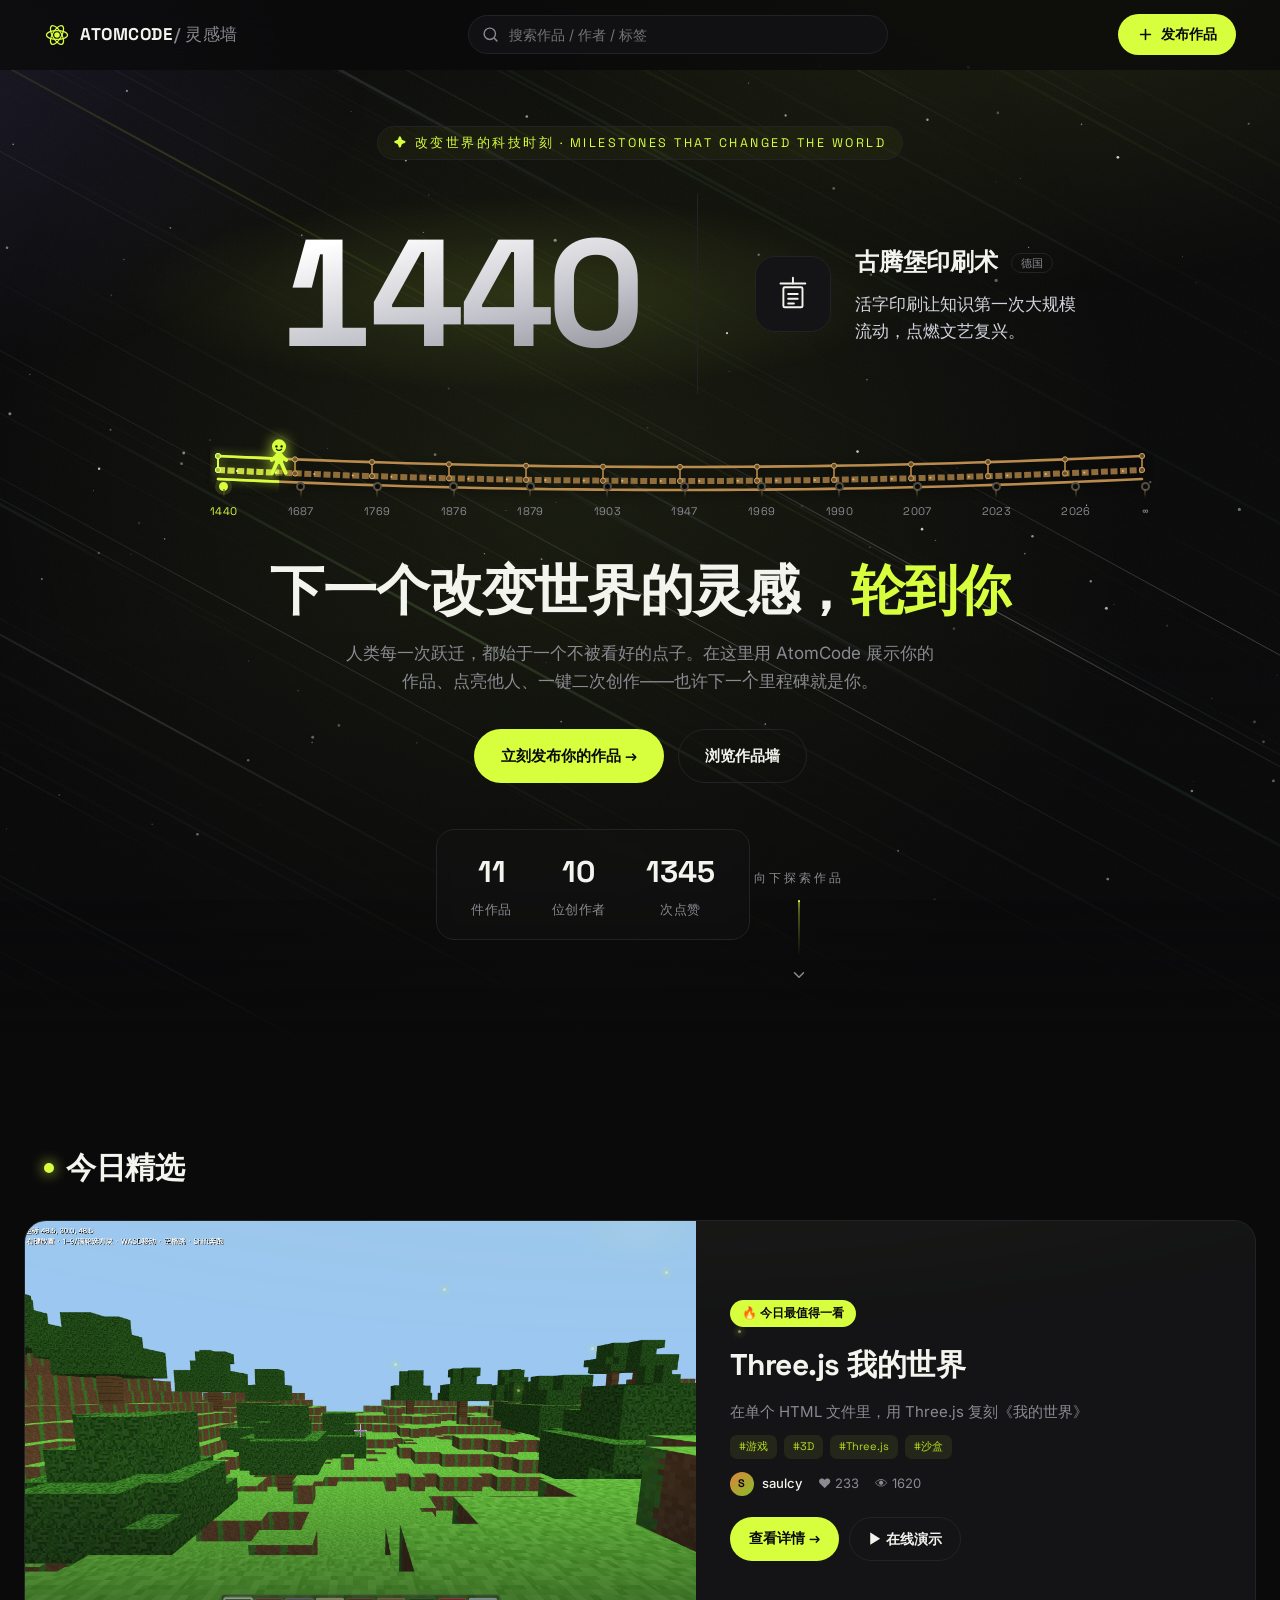
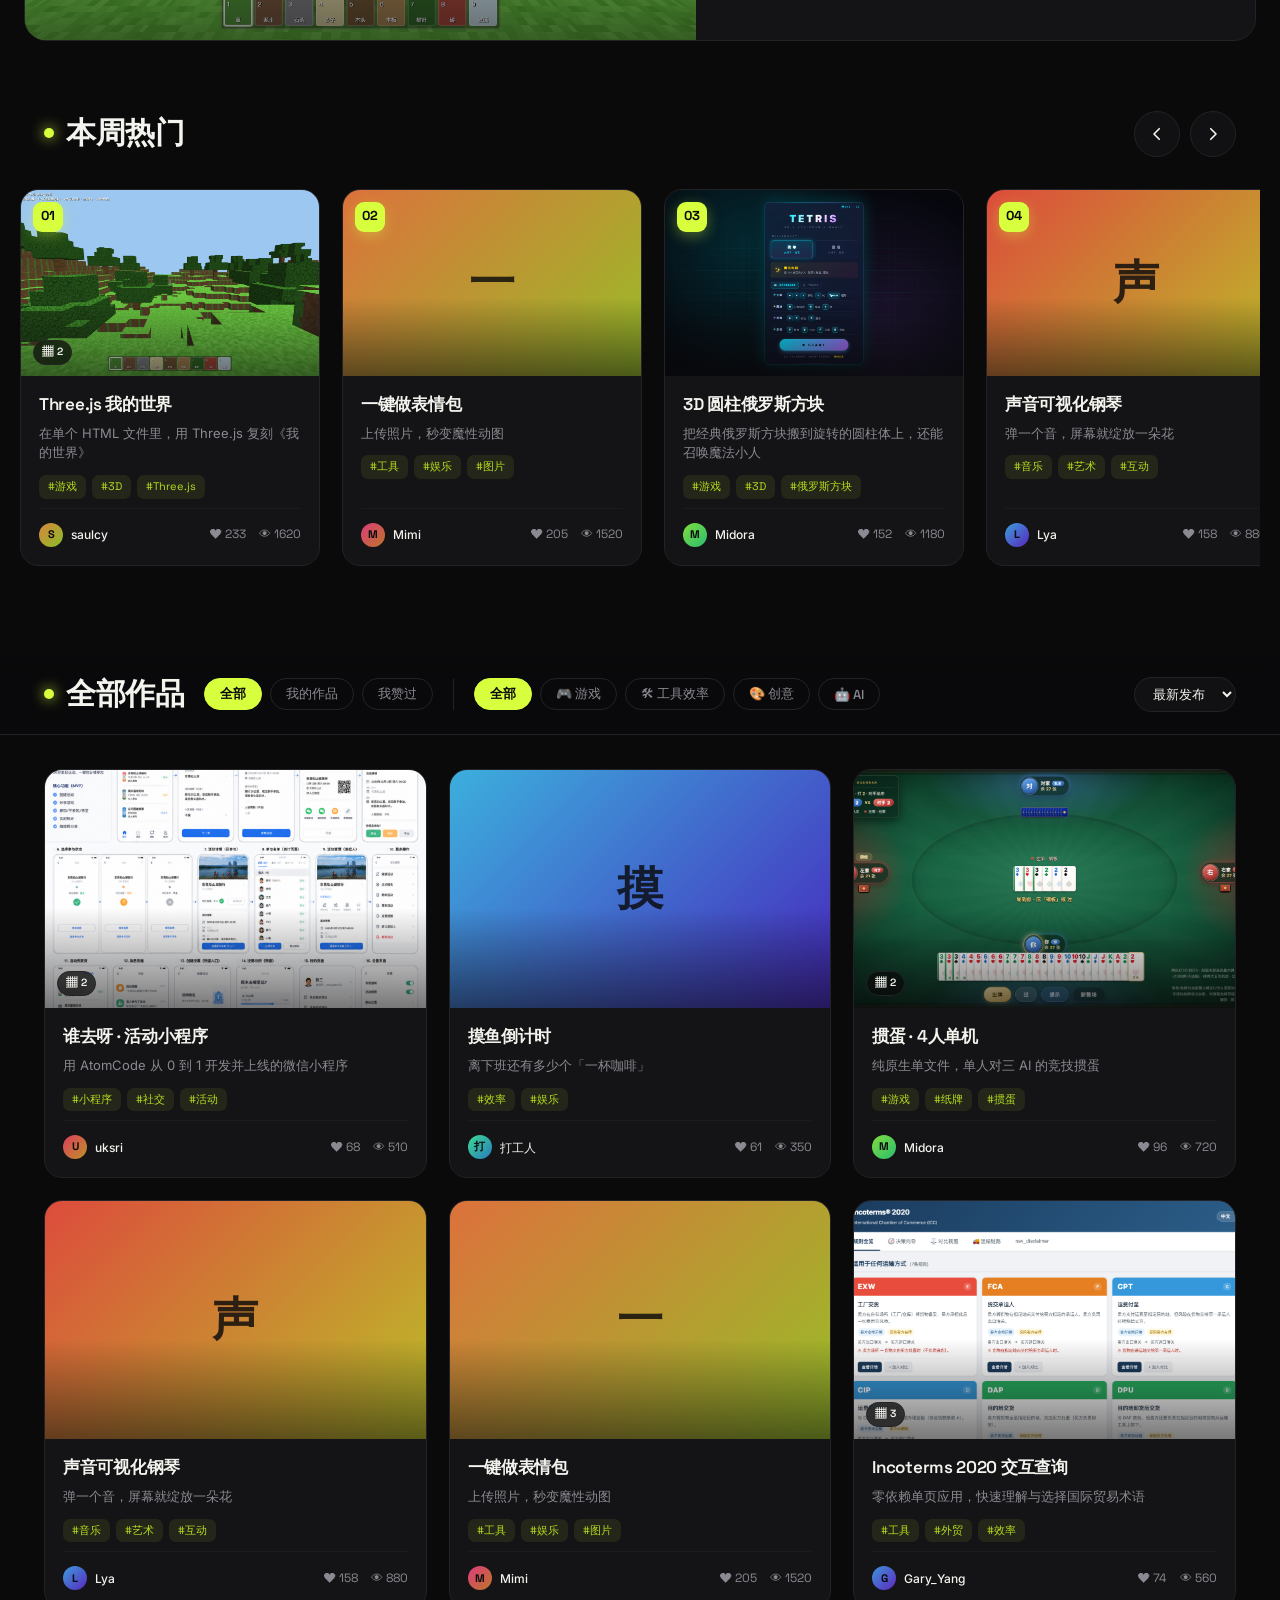
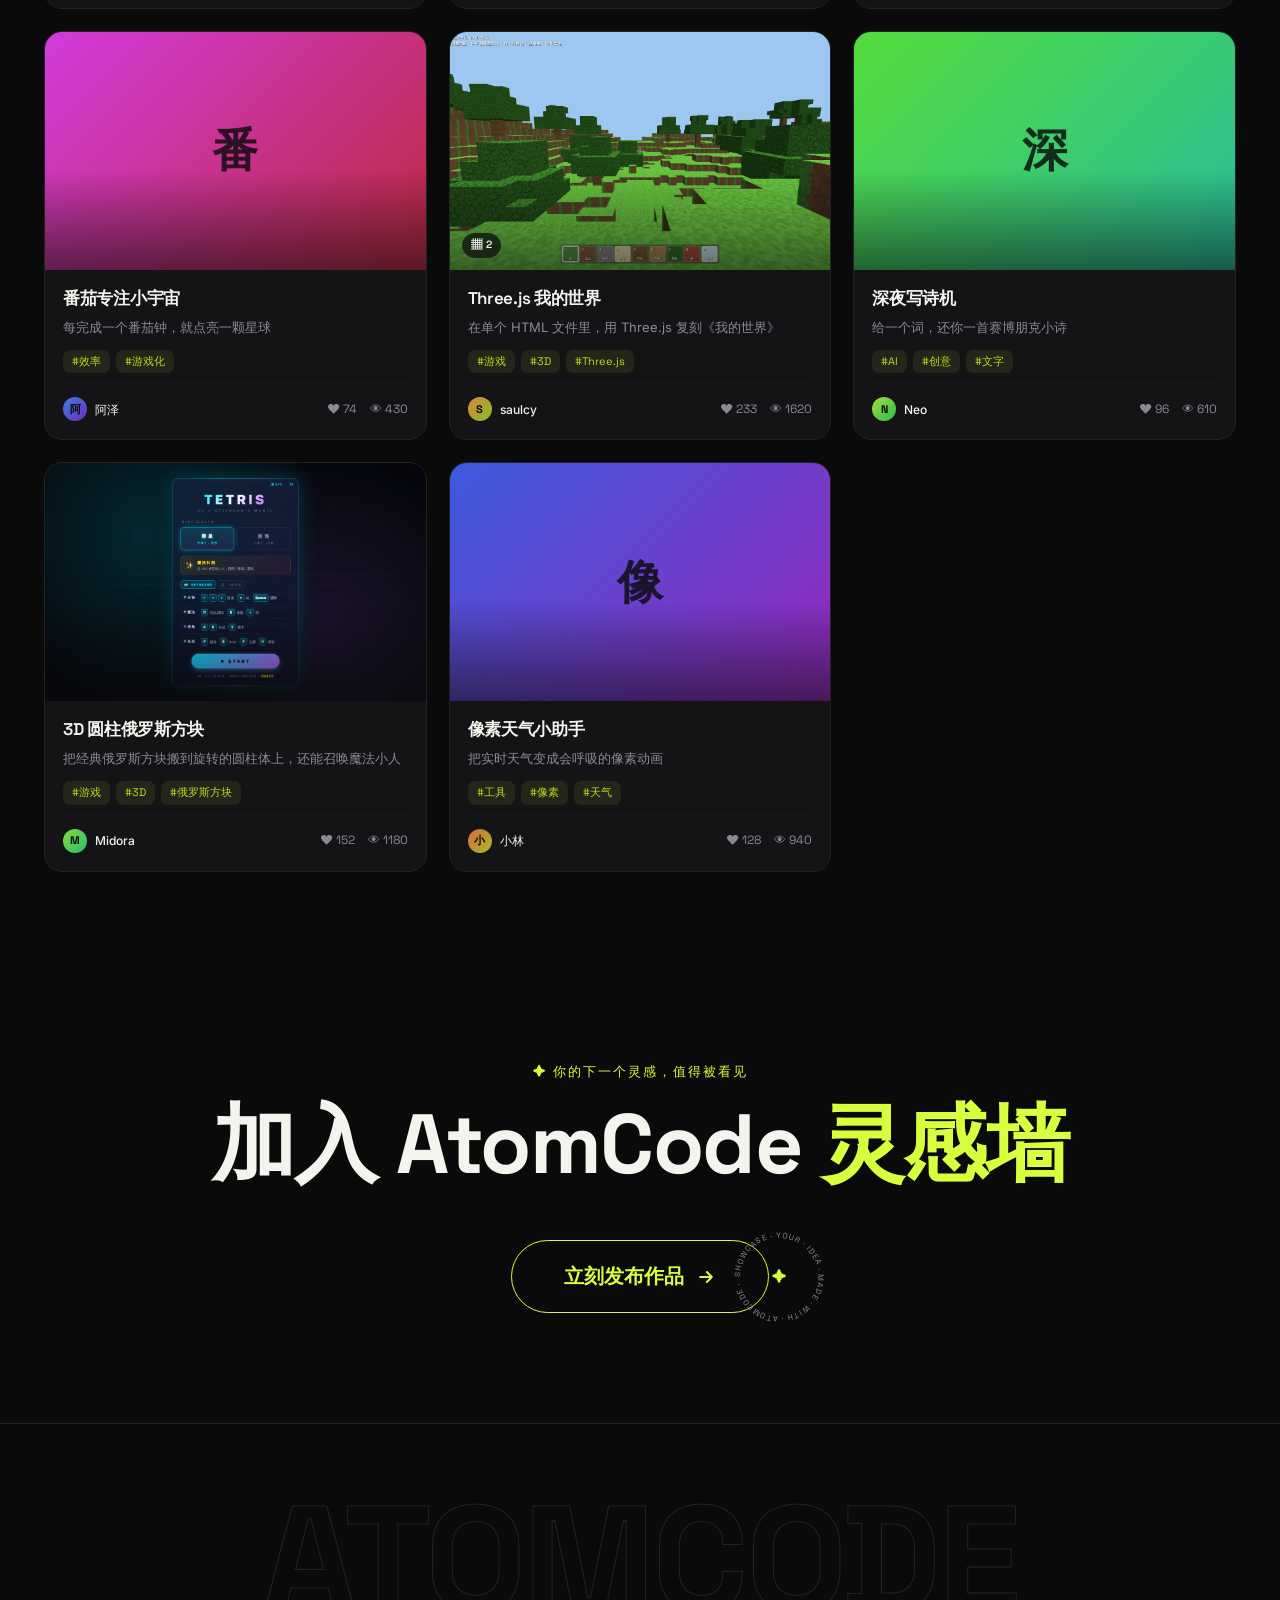
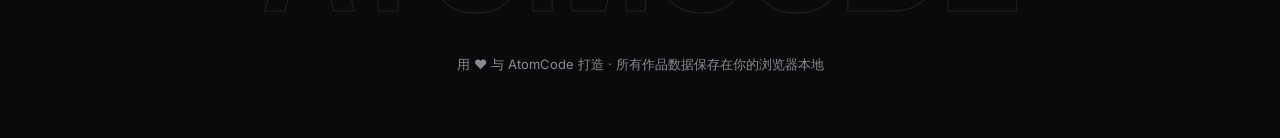
==== index.html @ a4b1460f "今日精选揭幕更炫：追光左右扫动后定住 + 光束尘埃微粒；新增案例：谁去呀·活动小程序（uksri/goOrNot） Co-Authored-By: Claude Opus 4.8 (1M contex" ====
<!DOCTYPE html>
<html lang="zh-CN">
<head>
  <meta charset="UTF-8" />
  <meta name="viewport" content="width=device-width, initial-scale=1.0" />
  <title>AtomCode 灵感展示墙</title>
  <meta name="description" content="展示、浏览、互动并二次创作用 AtomCode 打造的应用与有趣程序" />
  <meta name="theme-color" content="#0a0a0b" />
  <link rel="preconnect" href="https://fonts.googleapis.com" />
  <link rel="preconnect" href="https://fonts.gstatic.com" crossorigin />
  <link href="https://fonts.googleapis.com/css2?family=Space+Grotesk:wght@400;500;600;700&family=Inter:wght@400;500;600&display=swap" rel="stylesheet" />
  <link rel="stylesheet" href="styles.css?v=16" />
</head>
<body>
  <!-- 宇宙流星背景 -->
  <canvas id="cosmos" aria-hidden="true"></canvas>
  <div class="grain" aria-hidden="true"></div>

  <!-- 顶部导航 -->
  <header class="topbar" id="topbar">
    <div class="topbar__inner">
      <a class="brand" href="#top" aria-label="AtomCode 首页">
        <span class="brand__logo" aria-hidden="true">
          <svg viewBox="0 0 32 32" width="26" height="26"><circle cx="16" cy="16" r="3.4" fill="currentColor"/><g fill="none" stroke="currentColor" stroke-width="1.5"><ellipse cx="16" cy="16" rx="13" ry="5.5"/><ellipse cx="16" cy="16" rx="13" ry="5.5" transform="rotate(60 16 16)"/><ellipse cx="16" cy="16" rx="13" ry="5.5" transform="rotate(120 16 16)"/></g></svg>
        </span>
        <span class="brand__name">ATOMCODE<em>/ 灵感墙</em></span>
      </a>

      <div class="topbar__search">
        <svg class="topbar__search-icon" viewBox="0 0 24 24" width="17" height="17" aria-hidden="true"><path fill="none" stroke="currentColor" stroke-width="2" stroke-linecap="round" d="M11 19a8 8 0 1 0 0-16 8 8 0 0 0 0 16zm10 2-4.35-4.35"/></svg>
        <input id="searchInput" type="search" placeholder="搜索作品 / 作者 / 标签" autocomplete="off" />
      </div>

      <button class="btn btn--primary" id="openSubmit">
        <svg viewBox="0 0 24 24" width="17" height="17" aria-hidden="true"><path fill="none" stroke="currentColor" stroke-width="2.2" stroke-linecap="round" d="M12 5v14M5 12h14"/></svg>
        发布作品
      </button>
    </div>
  </header>

  <!-- 英雄区：改变世界的科技里程碑（流光氛围） -->
  <section class="hero" id="top">
    <canvas id="heroflow" class="hero__flow" aria-hidden="true"></canvas>
    <div class="hero__inner">
      <span class="hero__eyebrow reveal">✦ 改变世界的科技时刻 · MILESTONES THAT CHANGED THE WORLD</span>

      <div class="mstage reveal" style="--d:.1s" id="mstage">
        <div class="mstage__spot" aria-hidden="true"></div>
        <button class="mstage__nav mstage__nav--prev" id="mPrev" aria-label="上一个里程碑">
          <svg viewBox="0 0 24 24" width="18" height="18"><path fill="none" stroke="currentColor" stroke-width="2.2" stroke-linecap="round" stroke-linejoin="round" d="M15 19l-7-7 7-7"/></svg>
        </button>
        <div class="mstage__year">
          <b id="mYear">—</b>
        </div>
        <div class="mstage__body">
          <div class="mstage__icon" id="mIcon"></div>
          <div class="mstage__text">
            <h3 id="mTitle"></h3>
            <p id="mDesc"></p>
          </div>
        </div>
        <button class="mstage__nav mstage__nav--next" id="mNext" aria-label="下一个里程碑">
          <svg viewBox="0 0 24 24" width="18" height="18"><path fill="none" stroke="currentColor" stroke-width="2.2" stroke-linecap="round" stroke-linejoin="round" d="M9 5l7 7-7 7"/></svg>
        </button>
      </div>

      <div class="timeline reveal" style="--d:.2s" id="timeline">
        <svg class="bridge" id="tlBridge" xmlns="http://www.w3.org/2000/svg" aria-hidden="true"></svg>
        <span class="walker" id="tlWalker" aria-hidden="true">
          <svg class="walker__person" viewBox="0 0 26 34">
            <rect class="walker__body" x="9" y="13" width="8" height="10" rx="4"/>
            <line class="walker__limb walker__arm-b" x1="12" y1="15.5" x2="6.8" y2="19.5"/>
            <line class="walker__limb walker__leg-b" x1="11" y1="22" x2="7.3" y2="30.5"/>
            <line class="walker__limb walker__leg-f" x1="15" y1="22" x2="18.7" y2="30.5"/>
            <line class="walker__limb walker__arm-f" x1="14" y1="15.5" x2="19.2" y2="19.5"/>
            <circle class="walker__head" cx="13" cy="8" r="6"/>
            <circle class="walker__eye" cx="10.8" cy="8" r="1"/>
            <circle class="walker__eye" cx="15.2" cy="8" r="1"/>
            <path class="walker__smile" d="M10.8 10.4 q2.2 1.8 4.4 0"/>
          </svg>
        </span>
        <span class="spaceship" id="tlShip" aria-hidden="true">
          <span class="ship__trail" aria-hidden="true"></span>
          <svg class="ship__svg" viewBox="0 0 60 64">
            <defs>
              <linearGradient id="shipBody" x1="0" y1="0" x2="1" y2="0.7">
                <stop offset="0" stop-color="#f6ffcf"/><stop offset=".4" stop-color="#d8ff3e"/><stop offset="1" stop-color="#82a71a"/>
              </linearGradient>
              <linearGradient id="shipFin" x1="0" y1="0" x2="1" y2="0">
                <stop offset="0" stop-color="#b6e02e"/><stop offset="1" stop-color="#6f9016"/>
              </linearGradient>
            </defs>
            <g transform="rotate(24 30 32)">
              <path class="ship__flame" fill="#ff7a2f" d="M23 45h14l-7 18z"/>
              <path class="ship__flame2" fill="#ffdf8a" d="M26.5 45h7l-3.5 11z"/>
              <path fill="url(#shipFin)" d="M18 30l-9 13 9-4zM42 30l9 13-9-4z"/>
              <path fill="url(#shipBody)" d="M30 2c9 7 12 18 12 29l-4.5 12h-15L18 31C18 20 21 9 30 2z"/>
              <path fill="rgba(0,0,0,.22)" d="M30 4c3.4 5 5 13 5 24l-2.5 13H33z"/>
              <path fill="rgba(255,255,255,.6)" d="M26 8c-3.2 5-4.6 12-4.6 19l3-1.3c0-6.4 1.3-12 4.6-15.5z"/>
              <circle cx="30" cy="24" r="4.8" fill="#0a1a12" stroke="#f6ffcf" stroke-width="1.7"/>
              <circle cx="28.4" cy="22.6" r="1.4" fill="rgba(255,255,255,.7)"/>
            </g>
          </svg>
        </span>
        <div class="timeline__nodes" id="tlNodes"></div>
      </div>

      <h1 class="hero__title reveal" style="--d:.28s">下一个改变世界的灵感，<b class="hl">轮到你</b></h1>
      <p class="hero__sub reveal" style="--d:.36s">
        人类每一次跃迁，都始于一个不被看好的点子。在这里用 AtomCode 展示你的作品、点亮他人、一键二次创作——也许下一个里程碑就是你。
      </p>
      <div class="hero__cta reveal" style="--d:.44s">
        <button class="btn btn--primary btn--lg" id="heroSubmit">立刻发布你的作品 →</button>
        <a class="btn btn--ghost btn--lg" href="#wallSection">浏览作品墙</a>
      </div>
      <div class="hero__stats reveal" id="heroStats" style="--d:.52s"></div>
      <a class="hero__connect reveal" href="#featuredSection" style="--d:.6s" aria-label="向下浏览作品">
        <span class="hero__connect-text">向下探索作品</span>
        <span class="hero__connect-beam"><i></i></span>
        <span class="hero__connect-chevron">
          <svg viewBox="0 0 24 24" width="18" height="18"><path fill="none" stroke="currentColor" stroke-width="2" stroke-linecap="round" stroke-linejoin="round" d="M6 9l6 6 6-6"/></svg>
        </span>
      </a>
    </div>
    <div class="warp-vig" id="warpVig" aria-hidden="true"></div>
  </section>

  <!-- 今日精选（单个聚焦） -->
  <section class="featured" id="featuredSection" hidden>
    <div class="section-head">
      <h2><span class="dot"></span>今日精选</h2>
    </div>
    <div class="spotlight" id="featuredSpot"></div>
  </section>

  <!-- 本周热门 -->
  <section class="hotweek" id="hotSection" hidden>
    <div class="featured__head reveal">
      <div class="section-head section-head--inline">
        <h2><span class="dot"></span>本周热门</h2>
      </div>
      <div class="featured__nav">
        <button class="round-btn" id="hotPrev" aria-label="向左滑动">
          <svg viewBox="0 0 24 24" width="18" height="18"><path fill="none" stroke="currentColor" stroke-width="2.2" stroke-linecap="round" stroke-linejoin="round" d="M15 19l-7-7 7-7"/></svg>
        </button>
        <button class="round-btn" id="hotNext" aria-label="向右滑动">
          <svg viewBox="0 0 24 24" width="18" height="18"><path fill="none" stroke="currentColor" stroke-width="2.2" stroke-linecap="round" stroke-linejoin="round" d="M9 5l7 7-7 7"/></svg>
        </button>
      </div>
    </div>
    <div class="featured__row" id="hotRow"></div>
  </section>

  <!-- 筛选工具条 -->
  <div class="toolbar" id="wallSection">
    <div class="toolbar__inner">
      <div class="section-head section-head--inline">
        <h2><span class="dot"></span>全部作品</h2>
      </div>
      <div class="toolbar__controls">
        <div class="chips chips--scope" id="scopeFilters">
          <button class="chip is-active" data-scope="all">全部</button>
          <button class="chip" data-scope="mine">我的作品</button>
          <button class="chip" data-scope="liked">我赞过</button>
        </div>
        <span class="toolbar__sep" aria-hidden="true"></span>
        <div class="chips" id="tagFilters"></div>
        <label class="sort">
          <select id="sortSelect">
            <option value="new">最新发布</option>
            <option value="hot">最受欢迎</option>
            <option value="views">最多浏览</option>
            <option value="remix">最多衍生</option>
          </select>
        </label>
      </div>
    </div>
  </div>

  <!-- 作品墙 -->
  <main class="wall" id="wall" aria-live="polite"></main>
  <div class="empty" id="emptyState" hidden>
    <p>没有找到匹配的作品。</p>
    <button class="btn btn--ghost" id="clearFilters">清除筛选</button>
  </div>

  <!-- 底部召唤区（借鉴 AdventureX「立刻申请」动效） -->
  <section class="cta" id="ctaSection">
    <div class="cta__inner reveal">
      <p class="cta__eyebrow">✦ 你的下一个灵感，值得被看见</p>
      <h2 class="cta__title">加入 AtomCode <span>灵感墙</span></h2>
      <div class="cta__magnet" id="ctaMagnet">
        <button class="cta__btn" id="ctaSubmit">
          <span class="cta__fill" aria-hidden="true"></span>
          <span class="cta__label">
            <span class="cta__text">立刻发布作品</span>
            <span class="cta__arrow" aria-hidden="true">
              <svg viewBox="0 0 24 24" width="20" height="20"><path fill="none" stroke="currentColor" stroke-width="2.4" stroke-linecap="round" stroke-linejoin="round" d="M5 12h14M13 6l6 6-6 6"/></svg>
            </span>
          </span>
        </button>
        <span class="cta__badge" aria-hidden="true">
          <svg viewBox="0 0 120 120" width="112" height="112">
            <defs><path id="circlePath" d="M60,60 m-42,0 a42,42 0 1,1 84,0 a42,42 0 1,1 -84,0" /></defs>
            <text class="cta__badge-text"><textPath href="#circlePath" startOffset="0%">SHOWCASE · YOUR · IDEA · MADE · WITH · ATOMCODE · </textPath></text>
          </svg>
          <span class="cta__badge-dot">✦</span>
        </span>
      </div>
    </div>
  </section>

  <footer class="footer">
    <div class="footer__big">ATOMCODE</div>
    <p>用 ❤️ 与 AtomCode 打造 · 所有作品数据保存在你的浏览器本地</p>
  </footer>

  <!-- 发布 / 二次创作 弹窗 -->
  <div class="modal" id="submitModal" hidden>
    <div class="modal__backdrop" data-close></div>
    <div class="modal__panel" role="dialog" aria-modal="true" aria-labelledby="modalTitle">
      <div class="modal__head">
        <h2 id="modalTitle">发布你的作品</h2>
        <button class="modal__close" data-close aria-label="关闭">✕</button>
      </div>
      <div class="remix-banner" id="remixBanner" hidden>
        🔀 你正在二次创作 <strong id="remixSource"></strong>，来源将被自动记录。
      </div>
      <form id="submitForm" class="form">
        <label class="field">
          <span>作品名称 <i>*</i></span>
          <input name="title" type="text" maxlength="60" required placeholder="例如：像素天气小助手" />
        </label>
        <label class="field">
          <span>一句话简介 <i>*</i></span>
          <input name="tagline" type="text" maxlength="100" required placeholder="它是做什么的？有什么好玩的？" />
        </label>
        <label class="field">
          <span>详细介绍</span>
          <textarea name="description" rows="4" maxlength="800" placeholder="灵感来源、实现思路、使用方法…"></textarea>
        </label>
        <div class="field-row">
          <label class="field">
            <span>作者昵称 <i>*</i></span>
            <input name="author" type="text" maxlength="30" required placeholder="你的名字" />
          </label>
          <label class="field">
            <span>体验链接</span>
            <input name="link" type="url" placeholder="https://…" />
          </label>
        </div>
        <label class="field">
          <span>封面图</span>
          <div class="upload" id="uploadZone">
            <input type="file" id="coverInput" accept="image/*" hidden />
            <div class="upload__preview" id="coverPreview" hidden><img alt="封面预览" /></div>
            <div class="upload__hint" id="uploadHint">
              点击上传截图，或留空使用自动生成的封面
            </div>
          </div>
        </label>
        <label class="field">
          <span>标签</span>
          <input name="tags" type="text" placeholder="用逗号分隔，如：工具, 游戏, AI" />
        </label>
        <div class="form__actions">
          <button type="button" class="btn btn--ghost" data-close>取消</button>
          <button type="submit" class="btn btn--primary" id="submitBtn">发布到展示墙</button>
        </div>
      </form>
    </div>
  </div>

  <!-- 详情弹窗 -->
  <div class="modal" id="detailModal" hidden>
    <div class="modal__backdrop" data-close></div>
    <div class="modal__panel modal__panel--wide" role="dialog" aria-modal="true">
      <button class="modal__close" data-close aria-label="关闭">✕</button>
      <div id="detailBody"></div>
    </div>
  </div>

  <div class="toast" id="toast" hidden></div>

  <script src="app.js?v=16"></script>
</body>
</html>
---- styles.css ----
:root {
  --bg: #0a0a0b;
  --bg-soft: #111113;
  --card: #141416;
  --border: #232327;
  --border-soft: #1b1b1e;
  --text: #f4f4ef;
  --muted: #8a8a92;
  --lime: #d8ff3e;      /* 点睛主色 */
  --lime-dim: #b6dd1f;
  --meteor: #ff6a3d;    /* 流星暖色 */
  --violet: #9d8bff;
  --radius: 18px;
  --shadow: 0 20px 60px rgba(0,0,0,.55);
  --font-display: "Space Grotesk", -apple-system, "PingFang SC", sans-serif;
  --font-body: "Inter", -apple-system, "PingFang SC", "Microsoft YaHei", sans-serif;
  --ease: cubic-bezier(.22,.61,.36,1);
}

* { box-sizing: border-box; }
html { scroll-behavior: smooth; }
html, body { margin: 0; padding: 0; }
body {
  font-family: var(--font-body);
  background: var(--bg);
  color: var(--text);
  line-height: 1.6;
  min-height: 100vh;
  overflow-x: hidden;
  -webkit-font-smoothing: antialiased;
  -moz-osx-font-smoothing: grayscale;
}
body::-webkit-scrollbar { width: 11px; }
body::-webkit-scrollbar-track { background: var(--bg); }
body::-webkit-scrollbar-thumb { background: var(--border); border-radius: 6px; border: 3px solid var(--bg); }
body::-webkit-scrollbar-thumb:hover { background: #34343a; }
a { color: inherit; text-decoration: none; }
img { max-width: 100%; display: block; }
::selection { background: var(--lime); color: #0a0a0b; }

/* 宇宙背景画布 */
#cosmos { position: fixed; inset: 0; z-index: -2; width: 100%; height: 100%; }
body::before {
  content: ""; position: fixed; inset: 0; z-index: -2; pointer-events: none;
  background:
    radial-gradient(1000px 620px at 82% -8%, rgba(216,255,62,.10), transparent 60%),
    radial-gradient(820px 560px at -6% 8%, rgba(157,139,255,.10), transparent 55%);
}
.grain {
  position: fixed; inset: 0; z-index: -1; pointer-events: none; opacity: .035;
  background-image: url("data:image/svg+xml,%3Csvg xmlns='http://www.w3.org/2000/svg' width='120' height='120'%3E%3Cfilter id='n'%3E%3CfeTurbulence type='fractalNoise' baseFrequency='.9' numOctaves='3'/%3E%3C/filter%3E%3Crect width='100%25' height='100%25' filter='url(%23n)'/%3E%3C/svg%3E");
}

/* ---------- Buttons ---------- */
.btn {
  display: inline-flex; align-items: center; gap: 7px;
  border: 1px solid transparent; border-radius: 999px;
  padding: 10px 18px; font-size: 14px; font-weight: 600;
  cursor: pointer; transition: .2s var(--ease); font-family: var(--font-display);
  background: transparent; color: var(--text); white-space: nowrap;
}
.btn--lg { padding: 14px 26px; font-size: 15px; }
.btn--primary { background: var(--lime); color: #0a0a0b; }
.btn--primary:hover { transform: translateY(-2px); box-shadow: 0 10px 26px rgba(216,255,62,.32); filter: brightness(1.04); }
.btn--ghost { border-color: var(--border); color: var(--text); }
.btn--ghost:hover { border-color: var(--lime); color: var(--lime); transform: translateY(-2px); }
.btn--danger { border-color: rgba(255,106,61,.4); color: var(--meteor); }
.btn--danger:hover { border-color: var(--meteor); color: var(--meteor); background: rgba(255,106,61,.08); transform: translateY(-2px); }

/* ---------- Topbar ---------- */
.topbar {
  position: sticky; top: 0; z-index: 40;
  background: rgba(10,10,11,.72); backdrop-filter: blur(16px);
  border-bottom: 1px solid transparent; transition: .3s var(--ease);
}
.topbar.is-stuck { border-bottom-color: var(--border); background: rgba(10,10,11,.9); }
.topbar__inner { max-width: 1240px; margin: 0 auto; padding: 14px 24px; display: flex; align-items: center; gap: 18px; }
.brand { display: flex; align-items: center; gap: 10px; font-family: var(--font-display); font-weight: 700; font-size: 17px; letter-spacing: .5px; }
.brand__logo { color: var(--lime); display: grid; place-items: center; }
.brand__name em { color: var(--muted); font-style: normal; font-weight: 500; margin-left: 2px; }
.topbar__search { flex: 1; max-width: 420px; position: relative; margin: 0 auto; display: flex; align-items: center; }
.topbar__search-icon { position: absolute; left: 14px; color: var(--muted); pointer-events: none; }
.topbar__search input {
  width: 100%; background: var(--bg-soft); border: 1px solid var(--border);
  border-radius: 999px; padding: 10px 14px 10px 40px; color: var(--text);
  font-size: 14px; font-family: var(--font-body);
}
.topbar__search input:focus { outline: none; border-color: var(--lime); }

/* ---------- Hero ---------- */
.hero { position: relative; padding: 56px 24px 64px; min-height: calc(100vh - 66px); display: flex; align-items: center; overflow: hidden; }
.hero__flow { position: absolute; inset: 0; width: 100%; height: 100%; z-index: 0; pointer-events: none; }
/* warp 时的边缘径向速度模糊 + 暗角（速度隧道感） */
.warp-vig {
  position: absolute; inset: 0; z-index: 6; pointer-events: none; opacity: var(--warp, 0);
  background: radial-gradient(125% 92% at 50% 45%, transparent 58%, rgba(10,10,11,.4) 100%);
  -webkit-mask: radial-gradient(125% 92% at 50% 45%, transparent 52%, #000 90%);
          mask: radial-gradient(125% 92% at 50% 45%, transparent 52%, #000 90%);
  -webkit-backdrop-filter: blur(calc(var(--warp, 0) * 4px));
          backdrop-filter: blur(calc(var(--warp, 0) * 4px));
}
.hero::after { content: ""; position: absolute; inset: 0; z-index: 0; pointer-events: none; background: linear-gradient(to bottom, transparent 55%, rgba(10,10,11,.5) 85%, var(--bg) 100%); }
.hero__inner { position: relative; z-index: 1; max-width: 860px; margin: 0 auto; text-align: center; width: 100%; }
.hero__scroll { z-index: 1; }
.hero__eyebrow { display: inline-block; font-family: var(--font-display); font-size: 12.5px; letter-spacing: 2.5px; color: var(--lime); border: 1px solid var(--border); border-radius: 999px; padding: 6px 16px; margin-bottom: 10px; background: rgba(216,255,62,.04); }

/* 里程碑主舞台 */
.mstage {
  position: relative; display: flex; align-items: center; justify-content: center; gap: clamp(24px, 4.5vw, 60px);
  width: min(940px, 94vw); margin: 24px auto 0; min-height: 200px; text-align: left;
}
.mstage__spot {
  position: absolute; inset: -20% -10%; z-index: -1; pointer-events: none; opacity: 0;
  background: radial-gradient(closest-side, rgba(216,255,62,.12), transparent 72%);
  transition: opacity .7s var(--ease); transform: translateX(-14%);
}
.mstage.is-active-spot .mstage__spot { opacity: 1; }
.mstage.is-now .mstage__spot { background: radial-gradient(closest-side, rgba(216,255,62,.2), transparent 72%); }

.mstage__year { position: relative; flex-shrink: 0; }
.mstage__idx { position: absolute; top: 8px; left: 5px; font-family: var(--font-display); font-size: 12px; letter-spacing: 2.5px; color: var(--muted); }
.mstage__year b {
  display: block; font-family: var(--font-display); font-weight: 700;
  font-size: clamp(66px, 13vw, 152px); line-height: .84; letter-spacing: -4px;
  font-variant-numeric: tabular-nums;
  background: linear-gradient(168deg, #ffffff 12%, #c4c4cc 62%, #8f8f98 100%);
  -webkit-background-clip: text; background-clip: text; color: transparent;
}
.mstage.is-now .mstage__year b { background: linear-gradient(168deg, #f4ffca 6%, var(--lime) 58%, #a6d418 100%); -webkit-background-clip: text; background-clip: text; }

.mstage__body { display: flex; align-items: center; gap: 24px; max-width: 384px; padding-left: clamp(24px, 4.5vw, 60px); border-left: 1px solid var(--border); align-self: stretch; }
.mstage__icon {
  position: relative; overflow: hidden; flex-shrink: 0; width: 76px; height: 76px; color: var(--text);
  display: grid; place-items: center; background: var(--card); border: 1px solid var(--border);
  border-radius: 20px; transition: color .4s var(--ease), border-color .4s var(--ease), box-shadow .4s var(--ease);
}
.mstage__icon svg { width: 62%; height: 62%; }
.mstage.is-now .mstage__icon { color: var(--lime); border-color: rgba(216,255,62,.55); box-shadow: 0 0 0 4px rgba(216,255,62,.08), 0 14px 34px rgba(0,0,0,.4); }
/* 扫光 */
.mstage__icon::after {
  content: ""; position: absolute; top: 0; left: -120%; width: 60%; height: 100%;
  background: linear-gradient(100deg, transparent, rgba(255,255,255,.18), transparent); transform: skewX(-18deg);
}
.mstage.swap .mstage__icon::after { animation: iconShine .8s var(--ease) .1s; }
@keyframes iconShine { from { left: -120%; } to { left: 160%; } }

.mstage__text h3 { font-family: var(--font-display); font-size: clamp(19px, 2.4vw, 24px); font-weight: 600; margin: 0; letter-spacing: -.3px; }
.mstage__place { font-family: var(--font-display); font-size: 11px; font-weight: 500; color: var(--muted); border: 1px solid var(--border); border-radius: 999px; padding: 2px 9px; margin-left: 8px; vertical-align: middle; white-space: nowrap; }
.mstage__text p { color: #d3d4de; font-size: clamp(15px, 1.7vw, 17px); font-weight: 500; margin: 10px 0 0; line-height: 1.6; }

/* 切换动画：淡入 + 微升 + 去模糊（克制顺滑） */
.mstage.swap .mstage__idx { animation: swapIn .8s var(--ease); }
.mstage.swap .mstage__year b { animation: swapIn 1s var(--ease); }
.mstage.swap .mstage__body { animation: swapIn 1s var(--ease) .12s both; }
@keyframes swapIn { from { opacity: 0; transform: translateY(11px); filter: blur(7px); } to { opacity: 1; transform: none; filter: blur(0); } }

/* 左右箭头 */
.mstage__nav {
  position: absolute; top: 50%; transform: translateY(-50%); z-index: 2;
  width: 42px; height: 42px; border-radius: 50%; border: 1px solid var(--border);
  background: rgba(20,20,22,.5); backdrop-filter: blur(8px); color: var(--muted);
  display: grid; place-items: center; cursor: pointer; opacity: 0; transition: .25s var(--ease);
}
.mstage:hover .mstage__nav { opacity: 1; }
.mstage__nav:hover { color: var(--lime); border-color: var(--lime); background: var(--bg-soft); }
.mstage__nav--prev { left: -6px; }
.mstage__nav--next { right: -6px; }

/* 时间轴 / 独木桥 · 行走的小人 */
.timeline { position: relative; width: min(940px, 94vw); margin: 52px auto 0; }
/* 独木桥（木板） */
/* 绳索吊桥（SVG，带自然下垂的 catenary 弧线） */
.bridge { display: block; width: 100%; height: 48px; overflow: visible; }
.b-rope { fill: none; stroke: #b98c4e; stroke-width: 2.6; stroke-linecap: round; }
.b-deck { fill: none; stroke: #8f6c39; stroke-width: 6; stroke-linecap: butt; stroke-dasharray: 7 2.6; }
.b-posts line { stroke: #9a7038; stroke-width: 2; stroke-linecap: round; }
.b-knot { fill: #6a4f28; stroke: #cba463; stroke-width: 1; }
.b-rivet { fill: #ecce8f; opacity: .8; }
.bridge-wood { filter: drop-shadow(0 3px 4px rgba(0,0,0,.5)); }
.bridge-lit .b-rope { stroke: var(--lime); }
.bridge-lit .b-deck { stroke: rgba(216,255,62,.72); }
.bridge-lit .b-posts line { stroke: var(--lime); }
.bridge-lit .b-knot { fill: #9bcc1e; stroke: #eaffa0; }
.bridge-lit .b-rivet { fill: #f2ffca; opacity: 1; }
.bridge-lit { filter: drop-shadow(0 0 5px rgba(216,255,62,.6)); }

/* 桥上的小人（left/top 由 JS 沿桥面曲线定位） */
.walker {
  position: absolute; left: 0; top: 0; width: 32px; height: 40px; color: var(--lime);
  pointer-events: none; z-index: 3; filter: drop-shadow(0 0 7px rgba(216,255,62,.9));
  transform: translate(-50%, var(--lift, 0px)) scale(var(--sc, 1));
}
/* 落在桥面的影子 */
.walker::before { content: ""; position: absolute; left: 50%; bottom: -3px; width: 22px; height: 6px; transform: translateX(-50%); border-radius: 50%; background: radial-gradient(circle, rgba(0,0,0,.55), transparent 70%); opacity: var(--sho, 1); transition: opacity .3s; }
.walker svg { width: 100%; height: 100%; overflow: visible; display: block; }
.walker__head, .walker__body { fill: currentColor; }
.walker__limb { stroke: currentColor; stroke-width: 3.2; stroke-linecap: round; fill: none; }
.walker__eye { fill: #0a1400; }
.walker__smile { fill: none; stroke: #0a1400; stroke-width: 1; stroke-linecap: round; }
.walker__limb { transform-box: fill-box; transform-origin: top center; }
/* 立体飞船（只在走过 2026 时出现；left/top 由 JS 定位） */
.spaceship { position: absolute; left: 0; top: 0; width: 46px; height: 50px; z-index: 4; display: none; pointer-events: none; transform: translate(-50%, 0) scale(1); transform-origin: 50% 88%; filter: drop-shadow(0 0 10px rgba(216,255,62,.75)); }
.spaceship .ship__svg { position: relative; width: 100%; height: 100%; overflow: visible; display: block; z-index: 1; }
.ship__flame, .ship__flame2 { transform-box: fill-box; transform-origin: top center; animation: flame .1s linear infinite; }
.ship__flame2 { animation-duration: .14s; }
@keyframes flame { 0%,100% { transform: scaleY(1) scaleX(1); opacity: 1; } 50% { transform: scaleY(.5) scaleX(1.3); opacity: .78; } }
/* 星际拖尾（升空时出现，长度由 JS 控制 --trail；更长更亮） */
.ship__trail {
  position: absolute; left: 50%; top: 58%; width: 9px; height: var(--trail, 0px);
  transform: translate(-50%, 0) rotate(24deg); transform-origin: top center;
  background: linear-gradient(180deg, #fbffe4 0%, rgba(216,255,62,.95) 20%, rgba(140,255,214,.55) 55%, rgba(216,255,62,0) 100%);
  border-radius: 8px; opacity: 0; filter: blur(.6px) drop-shadow(0 0 8px rgba(216,255,62,.8));
}
.spaceship.is-launch .ship__trail { opacity: 1; }

/* 升空冲击波光环（"轰"，双环） */
.shockwave {
  position: absolute; left: 0; top: 0; width: 16px; height: 16px; z-index: 5; pointer-events: none;
  border-radius: 50%; border: 2.5px solid rgba(216,255,62,.95);
  box-shadow: 0 0 16px rgba(216,255,62,.8), inset 0 0 8px rgba(216,255,62,.6);
  animation: shock .62s cubic-bezier(.15,.6,.3,1) forwards;
}
.shockwave:not(.shockwave--2)::before {
  content: ""; position: absolute; inset: -8px; border-radius: 50%;
  background: radial-gradient(circle, rgba(252,255,224,.95), rgba(216,255,62,.35) 45%, transparent 72%);
  animation: shockFlash .34s ease-out forwards;
}
.shockwave--2 { border-color: rgba(140,255,214,.7); box-shadow: 0 0 14px rgba(140,255,214,.6); animation: shock2 .82s cubic-bezier(.15,.6,.3,1) .09s forwards; }
@keyframes shock { 0% { transform: translate(-50%,-50%) scale(.2); opacity: 1; border-width: 3px; } 100% { transform: translate(-50%,-50%) scale(9); opacity: 0; border-width: .5px; } }
@keyframes shock2 { 0% { transform: translate(-50%,-50%) scale(.3); opacity: 0; border-width: 2.5px; } 14% { opacity: .85; } 100% { transform: translate(-50%,-50%) scale(14); opacity: 0; border-width: .4px; } }
@keyframes shockFlash { 0% { opacity: .95; transform: scale(.4); } 100% { opacity: 0; transform: scale(2.4); } }

/* 星尘粒子（升空时从尾部喷出） */
.stardust {
  position: absolute; z-index: 3; width: 3px; height: 3px; border-radius: 50%;
  background: radial-gradient(circle, #fbffe6, rgba(216,255,62,.7) 55%, transparent 72%);
  pointer-events: none; will-change: transform, opacity; animation: dust var(--dur, .7s) linear forwards;
}
@keyframes dust {
  from { opacity: 1; transform: translate(0, 0) scale(1); }
  to { opacity: 0; transform: translate(var(--dx, 0px), var(--dy, 14px)) scale(.3); }
}

/* —— 动作：走 / 跳舞 / 旋转 / 后空翻 / 挥手 / 飞吻 / 瘫坐 / 比心 —— */
.walker.move-walk svg { animation: walkBob .52s ease-in-out infinite; }
.walker.move-walk .walker__leg-f, .walker.move-walk .walker__arm-b { animation: swingA .52s ease-in-out infinite; }
.walker.move-walk .walker__leg-b, .walker.move-walk .walker__arm-f { animation: swingB .52s ease-in-out infinite; }

.walker.move-dance svg { animation: danceSway .56s ease-in-out infinite; }
.walker.move-dance .walker__arm-f { animation: danceArmA .56s ease-in-out infinite; }
.walker.move-dance .walker__arm-b { animation: danceArmB .56s ease-in-out infinite; }
.walker.move-dance .walker__leg-f { animation: swingA .56s ease-in-out infinite; }
.walker.move-dance .walker__leg-b { animation: swingB .56s ease-in-out infinite; }

.walker.move-spin svg { animation: spinY .7s linear infinite; }
.walker.move-flip svg { animation: flip1 .85s ease-in-out infinite; }

/* 挥手：幅度加大（大臂高举 + 大幅摆动 + 身体摆动） */
.walker.move-wave svg { animation: waveBob .9s ease-in-out infinite; }
.walker.move-wave .walker__arm-f { animation: waveArm .5s ease-in-out infinite; }

/* 飞吻 */
.walker.move-kiss svg { animation: kissBob .8s ease-in-out infinite; }
.walker.move-kiss .walker__arm-f { animation: kissArm .8s ease-in-out infinite; }

/* 瘫坐 */
.walker.move-sit svg { animation: sitDown .9s ease-in-out infinite; }
.walker.move-sit .walker__leg-f { animation: sitLegF .9s ease-in-out infinite; }
.walker.move-sit .walker__leg-b { animation: sitLegB .9s ease-in-out infinite; }
.walker.move-sit .walker__arm-f, .walker.move-sit .walker__arm-b { animation: sitArm .9s ease-in-out infinite; }

/* 比心：双臂高举过头 */
.walker.move-heart svg { animation: heartPulse .7s ease-in-out infinite; }
.walker.move-heart .walker__arm-f { transform: rotate(-158deg); }
.walker.move-heart .walker__arm-b { transform: rotate(158deg); }

@keyframes walkBob { 0%,100% { transform: translateY(0); } 50% { transform: translateY(-1.6px); } }
@keyframes swingA { 0%,100% { transform: rotate(20deg); } 50% { transform: rotate(-20deg); } }
@keyframes swingB { 0%,100% { transform: rotate(-20deg); } 50% { transform: rotate(20deg); } }
@keyframes danceSway { 0%,100% { transform: rotate(-9deg) translateY(0); } 50% { transform: rotate(9deg) translateY(-2px); } }
@keyframes danceArmA { 0%,100% { transform: rotate(-118deg); } 50% { transform: rotate(-152deg); } }
@keyframes danceArmB { 0%,100% { transform: rotate(118deg); } 50% { transform: rotate(152deg); } }
@keyframes spinY { from { transform: perspective(90px) rotateY(0); } to { transform: perspective(90px) rotateY(360deg); } }
@keyframes flip1 {
  0% { transform: translateY(0) rotate(0); }
  30% { transform: translateY(-11px) rotate(-150deg); }
  60% { transform: translateY(-11px) rotate(-320deg); }
  100% { transform: translateY(0) rotate(-360deg); }
}
@keyframes waveBob { 0%,100% { transform: rotate(-3deg) translateY(0); } 50% { transform: rotate(3deg) translateY(-2px); } }
@keyframes waveArm { 0% { transform: rotate(-135deg); } 50% { transform: rotate(-232deg); } 100% { transform: rotate(-135deg); } }
@keyframes kissBob { 0%,100% { transform: translateY(0); } 50% { transform: translateY(-1px); } }
@keyframes kissArm { 0%,18% { transform: rotate(-208deg); } 55%,100% { transform: rotate(-64deg); } }
@keyframes sitDown { 0%,100% { transform: translateY(0); } 40%,78% { transform: translateY(6px); } }
@keyframes sitLegF { 0%,100% { transform: rotate(0); } 40%,78% { transform: rotate(80deg); } }
@keyframes sitLegB { 0%,100% { transform: rotate(0); } 40%,78% { transform: rotate(64deg); } }
@keyframes sitArm { 0%,100% { transform: rotate(0); } 40%,78% { transform: rotate(28deg); } }
@keyframes heartPulse { 0%,100% { transform: scale(1); } 50% { transform: scale(1.13) translateY(-1px); } }

.timeline__nodes { position: relative; display: flex; justify-content: space-between; margin-top: -12px; }
.node { display: flex; flex-direction: column; align-items: center; gap: 13px; background: none; border: 0; cursor: pointer; padding: 0; font-family: var(--font-display); }
/* 桥墩 */
.node__dot { width: 9px; height: 9px; border-radius: 50%; background: var(--bg); border: 2px solid rgba(255,235,190,.3); position: relative; z-index: 1; transition: .3s var(--ease); }
.node__dot::after { content: ""; position: absolute; top: 100%; left: 50%; width: 2px; height: 9px; transform: translateX(-50%); background: linear-gradient(rgba(124,99,58,.7), transparent); }
.node:hover .node__dot { border-color: var(--lime); transform: scale(1.35); }
.node.is-done .node__dot { background: var(--lime); border-color: var(--lime); }
.node.is-active .node__dot { background: var(--lime); border-color: var(--lime); box-shadow: 0 0 0 4px rgba(216,255,62,.14); }
.node__yr { font-size: 11px; color: var(--muted); transition: .25s; letter-spacing: .3px; }
.node:hover .node__yr { color: var(--text); }
.node.is-active .node__yr { color: var(--lime); }

.hero__title { font-family: var(--font-display); font-weight: 700; font-size: clamp(28px, 5vw, 54px); line-height: 1.08; margin: 44px 0 0; letter-spacing: -1.2px; }
.hero__title .hl { color: var(--lime); }
.hero__sub { color: var(--muted); font-size: clamp(15px, 1.6vw, 17px); max-width: 600px; margin: 20px auto 0; }
.hero__cta { display: flex; gap: 14px; justify-content: center; margin-top: 34px; flex-wrap: wrap; }
.hero__stats { display: inline-flex; justify-content: center; gap: 40px; margin-top: 46px; padding: 18px 34px; border: 1px solid var(--border); border-radius: 18px; background: rgba(20,20,22,.4); backdrop-filter: blur(8px); }
.hero__stats .stat { text-align: center; }
.hero__stats .stat b { display: block; font-family: var(--font-display); font-size: 30px; font-weight: 700; color: var(--text); }
.hero__stats .stat span { font-size: 12.5px; color: var(--muted); letter-spacing: .5px; }
/* 连接下一屏：向下流动的光束 + 弹动箭头 */
.hero__connect { display: inline-flex; flex-direction: column; align-items: center; gap: 12px; margin: 46px auto 0; color: var(--muted); transition: color .25s var(--ease); }
.hero__connect:hover { color: var(--lime); }
.hero__connect-text { font-family: var(--font-display); font-size: 12px; letter-spacing: 3px; }
.hero__connect-beam { position: relative; width: 2px; height: 54px; border-radius: 2px; background: linear-gradient(to bottom, rgba(216,255,62,.4), rgba(216,255,62,.02)); overflow: hidden; }
.hero__connect-beam i { position: absolute; left: 50%; top: -30%; width: 6px; height: 18px; margin-left: -3px; border-radius: 3px; background: linear-gradient(to bottom, transparent, var(--lime)); box-shadow: 0 0 12px 2px rgba(216,255,62,.7); animation: beamFall 1.9s cubic-bezier(.5,.05,.5,1) infinite; }
@keyframes beamFall { 0% { top: -30%; opacity: 0; } 15% { opacity: 1; } 75% { opacity: 1; } 100% { top: 105%; opacity: 0; } }
.hero__connect-chevron { display: grid; place-items: center; animation: chevBounce 1.9s ease-in-out infinite; }
@keyframes chevBounce { 0%,100% { transform: translateY(0); opacity: .7; } 50% { transform: translateY(4px); opacity: 1; } }

/* ---------- Section head ---------- */
.section-head { max-width: 1240px; margin: 0 auto; padding: 0 24px; }
.section-head h2 { font-family: var(--font-display); font-size: clamp(22px, 3vw, 30px); font-weight: 700; margin: 0; display: flex; align-items: center; gap: 12px; letter-spacing: -.5px; }
.section-head .dot { width: 10px; height: 10px; border-radius: 50%; background: var(--lime); box-shadow: 0 0 14px var(--lime); }
.section-head p { color: var(--muted); font-size: 14px; margin: 8px 0 0 22px; }
.section-head--inline { padding: 0; margin: 0; }

/* ---------- Featured ---------- */
.featured { padding: 96px 0 20px; position: relative; }
.hotweek { padding: 48px 0 20px; }
/* 舞台聚光灯揭幕：滚入时一束聚光从上方倾泻，把「今日精选」的卡片从暗中抬升点亮 + 高光扫过 */
.spotlight { transform-style: preserve-3d; }
.spotlight__cone { position: absolute; inset: 0; z-index: 4; pointer-events: none; opacity: 0;
  background: radial-gradient(145% 118% at 50% -34%, rgba(240,255,175,.72), rgba(216,255,62,.22) 28%, transparent 56%); }
.spotlight__cone::before { content: ""; position: absolute; top: -34px; left: 50%; width: 150px; height: 66px; margin-left: -75px; border-radius: 50%; filter: blur(7px); background: radial-gradient(circle, rgba(246,255,196,.95), rgba(216,255,62,.4) 45%, transparent 72%); }
/* 追光先左右扫动（像在找人）再定住中央 */
.featured.is-lit .spotlight__cone { animation: coneSweep 1.9s var(--ease) .1s forwards; }
@keyframes coneSweep {
  0% { opacity: 0; transform: translateX(-46%); }
  14% { opacity: 1; transform: translateX(-34%); }
  40% { transform: translateX(30%); }
  64% { transform: translateX(-16%); }
  84% { transform: translateX(6%); }
  100% { opacity: .1; transform: translateX(0); }
}
/* 光束里漂浮的尘埃微粒 */
.spotlight__motes { position: absolute; inset: 0; z-index: 4; pointer-events: none; opacity: 0; }
.featured.is-lit .spotlight__motes { animation: motesIn 1.6s var(--ease) .35s forwards; }
@keyframes motesIn { 0% { opacity: 0; } 30% { opacity: 1; } 100% { opacity: .55; } }
.spotlight__motes i { position: absolute; width: 3px; height: 3px; border-radius: 50%; background: rgba(242,255,190,.95); box-shadow: 0 0 6px 1px rgba(216,255,62,.85); }
.spotlight__motes i:nth-child(1) { left: 34%; top: 16%; animation: mote 5.5s ease-in-out infinite; }
.spotlight__motes i:nth-child(2) { left: 46%; top: 30%; animation: mote 4.6s ease-in-out .6s infinite; }
.spotlight__motes i:nth-child(3) { left: 52%; top: 12%; animation: mote 6.2s ease-in-out 1.1s infinite; }
.spotlight__motes i:nth-child(4) { left: 40%; top: 40%; animation: mote 5s ease-in-out 1.8s infinite; }
.spotlight__motes i:nth-child(5) { left: 58%; top: 26%; animation: mote 5.8s ease-in-out .3s infinite; }
.spotlight__motes i:nth-child(6) { left: 30%; top: 34%; animation: mote 4.9s ease-in-out 2.3s infinite; }
@keyframes mote { 0%,100% { transform: translateY(4px) translateX(0); opacity: .35; } 50% { transform: translateY(-16px) translateX(4px); opacity: 1; } }
.spotlight__shine { position: absolute; top: 0; left: -65%; width: 45%; height: 100%; z-index: 5; pointer-events: none;
  background: linear-gradient(100deg, transparent, rgba(255,255,255,.36), transparent); transform: skewX(-14deg); opacity: 0; }
.featured.is-lit .spotlight__shine { animation: shineSweep 1.1s var(--ease) .38s; }
@keyframes shineSweep { 0% { left: -65%; opacity: 0; } 12% { opacity: 1; } 88% { opacity: 1; } 100% { left: 135%; opacity: 0; } }
/* 卡片：从暗中带 3D 微倾被抬升、由暗到亮点亮（backwards：未触发/结束后回归自然态，不影响悬停） */
.featured.is-lit .spotlight { animation: spotLightUp 1.25s var(--ease) .08s backwards; }
@keyframes spotLightUp {
  0% { opacity: 0; transform: perspective(1200px) rotateX(13deg) translateY(48px) scale(.96); filter: brightness(.2) saturate(.55); }
  62% { filter: brightness(1.2) saturate(1.1); }
  100% { opacity: 1; transform: none; filter: none; }
}
.featured.is-lit .section-head { animation: sectRise .55s var(--ease) 0s backwards; }
@keyframes sectRise { 0% { opacity: 0; transform: translateY(14px); } 100% { opacity: 1; transform: none; } }
.featured.is-lit .section-head .dot { animation: dotGlow 1.25s var(--ease) .15s; }
@keyframes dotGlow { 0%,100% { box-shadow: 0 0 14px var(--lime); transform: scale(1); } 28% { box-shadow: 0 0 34px 11px var(--lime); transform: scale(1.7); } }
/* 今日精选：单个大横幅 */
.spotlight { position: relative; width: min(1240px, calc(100% - 48px)); margin: 28px auto 0; display: grid; grid-template-columns: 1.2fr 1fr; background: var(--card); border: 1px solid var(--border); border-radius: 22px; overflow: hidden; cursor: pointer; transition: transform .35s var(--ease), border-color .35s var(--ease), box-shadow .35s var(--ease); }
.spotlight:hover { transform: translateY(-4px); border-color: rgba(216,255,62,.5); box-shadow: var(--shadow); }
.spotlight__media { position: relative; overflow: hidden; min-height: 300px; aspect-ratio: auto; }
.spotlight__media img, .spotlight__media .card__cover-gen { position: absolute; inset: 0; width: 100%; height: 100%; object-fit: cover; transition: transform .5s var(--ease); }
.spotlight__media .card__cover-gen { font-size: 64px; }
.spotlight:hover .spotlight__media img.is-on, .spotlight:hover .spotlight__media img:only-of-type, .spotlight:hover .spotlight__media .card__cover-gen { transform: scale(1.05); }
.spotlight__info { padding: 30px 34px; display: flex; flex-direction: column; gap: 11px; justify-content: center; }
.spotlight__badge { align-self: flex-start; font-family: var(--font-display); font-size: 12px; color: #0a0a0b; background: var(--lime); padding: 4px 12px; border-radius: 999px; font-weight: 700; }
.spotlight__title { font-family: var(--font-display); font-size: clamp(22px, 2.6vw, 30px); margin: 3px 0 0; letter-spacing: -.5px; }
.spotlight__tagline { color: var(--muted); margin: 0; font-size: 15px; line-height: 1.6; }
.spotlight__tags { display: flex; gap: 7px; flex-wrap: wrap; }
.spotlight__meta { display: flex; align-items: center; gap: 16px; color: var(--muted); font-size: 13px; margin-top: 2px; }
.spotlight__meta .card__author { color: var(--text); }
.spotlight__actions { display: flex; gap: 10px; margin-top: 10px; flex-wrap: wrap; }
@media (max-width: 720px) {
  .spotlight { grid-template-columns: 1fr; }
  .spotlight__media { aspect-ratio: 16/10; min-height: 0; }
  .spotlight__info { padding: 22px; }
}
.featured__head { max-width: 1240px; margin: 0 auto; padding: 0 24px; display: flex; align-items: flex-end; justify-content: space-between; gap: 20px; }
.featured__nav { display: flex; gap: 10px; }
.round-btn { width: 46px; height: 46px; border-radius: 50%; border: 1px solid var(--border); background: var(--bg-soft); color: var(--text); display: grid; place-items: center; cursor: pointer; transition: .2s var(--ease); }
.round-btn:hover { background: var(--lime); color: #0a0a0b; border-color: var(--lime); transform: scale(1.06); }
.round-btn:disabled { opacity: .3; cursor: default; transform: none; background: var(--bg-soft); color: var(--text); border-color: var(--border); }
.featured__row {
  max-width: 1240px; margin: 28px auto 0; padding: 4px 24px 22px;
  display: grid; grid-auto-flow: column; grid-auto-columns: minmax(300px, 340px);
  gap: 22px; overflow-x: auto; scroll-snap-type: x proximity; scrollbar-width: none;
  cursor: grab;
}
.featured__row::-webkit-scrollbar { display: none; }
.featured__row.is-dragging { cursor: grabbing; scroll-snap-type: none; }
.featured__row.is-dragging .card { pointer-events: none; }
.featured__row .card { scroll-snap-align: start; }

/* ---------- Toolbar ---------- */
.toolbar { position: sticky; top: 66px; z-index: 30; background: rgba(10,10,11,.82); backdrop-filter: blur(12px); border-bottom: 1px solid var(--border); margin-top: 46px; }
.toolbar__inner { max-width: 1240px; margin: 0 auto; padding: 16px 24px; display: flex; align-items: center; gap: 20px; flex-wrap: wrap; }
.toolbar__controls { display: flex; align-items: center; gap: 16px; flex: 1; flex-wrap: wrap; }
.chips { display: flex; gap: 8px; flex-wrap: wrap; flex: 1; }
.chip {
  font-family: var(--font-display); border: 1px solid var(--border); background: transparent; color: var(--muted);
  padding: 6px 15px; border-radius: 999px; font-size: 13px; font-weight: 500; cursor: pointer; transition: .18s var(--ease);
}
.chip:hover { color: var(--text); border-color: var(--muted); }
.chip.is-active { background: var(--lime); border-color: var(--lime); color: #0a0a0b; font-weight: 600; }
.sort select { font-family: var(--font-display); background: var(--bg-soft); border: 1px solid var(--border); color: var(--text); border-radius: 999px; padding: 7px 14px; font-size: 13px; cursor: pointer; }
.chips--scope { flex: 0 0 auto; }
.chips--scope .chip.is-active { background: var(--brand-2, var(--lime)); }
.toolbar__sep { width: 1px; align-self: stretch; background: var(--border); margin: 2px 4px; }

/* ---------- Wall ---------- */
.wall {
  max-width: 1240px; margin: 0 auto; padding: 34px 24px 70px;
  display: grid; grid-template-columns: repeat(auto-fill, minmax(290px, 1fr)); gap: 22px;
}
.card {
  background: var(--card); border: 1px solid var(--border); border-radius: var(--radius);
  overflow: hidden; display: flex; flex-direction: column; cursor: pointer;
  transition: transform .35s var(--ease), border-color .35s var(--ease), box-shadow .35s var(--ease);
  position: relative; animation: cardIn .5s var(--ease) both;
}
@keyframes cardIn { from { opacity: 0; transform: translateY(18px); } to { opacity: 1; transform: none; } }
.card:hover { transform: translateY(-6px); border-color: rgba(216,255,62,.55); box-shadow: var(--shadow); }
.card:hover .card__cover img, .card:hover .card__cover-gen { transform: scale(1.07); }
.card:hover .card__go { opacity: 1; transform: none; }

.card__cover { aspect-ratio: 16/10; overflow: hidden; position: relative; background: var(--bg-soft); }
.card__cover img, .card__cover-gen { width: 100%; height: 100%; transition: transform .55s var(--ease); }
.card__cover img { object-fit: cover; pointer-events: none; -webkit-user-drag: none; user-select: none; }
/* 多图封面：层叠幻灯片，悬停轮播 */
.card__cover--multi .cc-slide { position: absolute; inset: 0; width: 100%; height: 100%; object-fit: cover; opacity: 0; transition: opacity .5s var(--ease), transform .55s var(--ease); }
.card__cover--multi .cc-slide.is-on { opacity: 1; }
.card:hover .card__cover--multi .cc-slide.is-on { transform: scale(1.07); }
.cc-dots { position: absolute; bottom: 8px; left: 50%; transform: translateX(-50%); z-index: 3; display: flex; gap: 4px; opacity: 0; transition: opacity .3s var(--ease); }
.card:hover .cc-dots { opacity: 1; }
.cc-dot { width: 5px; height: 5px; border-radius: 50%; background: rgba(255,255,255,.5); transition: .25s var(--ease); }
.cc-dot.is-on { background: var(--lime); width: 12px; border-radius: 3px; }
.card__shots { position: absolute; bottom: 12px; left: 12px; z-index: 2; background: rgba(10,10,11,.72); backdrop-filter: blur(6px); border: 1px solid var(--border); color: var(--text); font-family: var(--font-display); font-size: 10.5px; font-weight: 600; padding: 3px 8px; border-radius: 999px; letter-spacing: .3px; }
.card__cover-gen { display: grid; place-items: center; font-family: var(--font-display); font-size: 46px; font-weight: 700; color: rgba(10,10,11,.82); }
.card__scrim { position: absolute; inset: 0; background: linear-gradient(to top, rgba(10,10,11,.55) 0%, transparent 42%); pointer-events: none; }
.card__go {
  position: absolute; right: 12px; bottom: 12px; width: 38px; height: 38px; border-radius: 50%;
  background: var(--lime); color: #0a0a0b; display: grid; place-items: center;
  opacity: 0; transform: translateY(8px) scale(.9); transition: .3s var(--ease);
}
.card__rank {
  position: absolute; top: 12px; left: 12px; font-family: var(--font-display); font-weight: 700;
  font-size: 13px; color: #0a0a0b; background: var(--lime); width: 30px; height: 30px;
  border-radius: 9px; display: grid; place-items: center; box-shadow: 0 4px 14px rgba(216,255,62,.35);
}
.card__remix-tag {
  position: absolute; top: 12px; left: 12px; background: rgba(10,10,11,.8); backdrop-filter: blur(6px);
  border: 1px solid var(--border); border-radius: 999px; padding: 4px 11px; font-size: 11px; color: var(--lime);
  display: flex; align-items: center; gap: 4px; font-weight: 500;
}
.card__body { padding: 17px 18px 18px; display: flex; flex-direction: column; gap: 9px; flex: 1; }
.card__title { font-family: var(--font-display); font-size: 17px; font-weight: 600; margin: 0; letter-spacing: -.3px; line-height: 1.3; }
.card__tagline { font-size: 13px; color: var(--muted); margin: 0; display: -webkit-box; -webkit-line-clamp: 2; -webkit-box-orient: vertical; overflow: hidden; line-height: 1.5; }
.card__tags { display: flex; gap: 6px; flex-wrap: wrap; margin-top: 3px; }
.card__tag { font-family: var(--font-display); font-size: 11px; color: var(--lime-dim); background: rgba(216,255,62,.08); padding: 3px 9px; border-radius: 7px; }
.card__foot { display: flex; align-items: center; gap: 12px; margin-top: auto; padding-top: 14px; border-top: 1px solid var(--border-soft); font-size: 12px; color: var(--muted); }
.card__author { display: flex; align-items: center; gap: 8px; font-weight: 500; color: var(--text); }
.avatar { width: 24px; height: 24px; border-radius: 50%; display: grid; place-items: center; font-family: var(--font-display); font-size: 11px; font-weight: 700; color: #0a0a0b; flex-shrink: 0; }
.card__metrics { margin-left: auto; display: flex; gap: 13px; font-family: var(--font-display); }
.card__metrics span { display: inline-flex; align-items: center; gap: 4px; }
.like-btn { cursor: pointer; transition: .15s; }
.like-btn:hover { color: var(--meteor); transform: scale(1.12); }
.like-btn.is-liked { color: var(--meteor); }

/* 滚动揭示 */
.reveal { opacity: 0; transform: translateY(24px); transition: opacity .7s var(--ease), transform .7s var(--ease); transition-delay: var(--d, 0s); }
.reveal.is-in { opacity: 1; transform: none; }

/* ---------- Empty & footer ---------- */
.empty { text-align: center; padding: 60px 24px; color: var(--muted); }
.empty .btn { margin-top: 12px; }
.footer { text-align: center; padding: 60px 24px 50px; color: var(--muted); font-size: 13px; border-top: 1px solid var(--border); overflow: hidden; }
.footer__big { font-family: var(--font-display); font-weight: 700; font-size: clamp(48px, 14vw, 150px); letter-spacing: -3px; line-height: 1; color: transparent; -webkit-text-stroke: 1px var(--border); margin-bottom: 20px; }

/* ---------- Modal ---------- */
.modal { position: fixed; inset: 0; z-index: 100; display: grid; place-items: center; padding: 20px; }
.modal[hidden] { display: none; }
.modal__backdrop { position: absolute; inset: 0; background: rgba(5,5,7,.78); backdrop-filter: blur(6px); }
.modal__panel {
  position: relative; background: var(--bg-soft); border: 1px solid var(--border);
  border-radius: 20px; width: 100%; max-width: 560px; max-height: 88vh; overflow-y: auto;
  box-shadow: var(--shadow); animation: pop .28s var(--ease);
}
.modal__panel--wide { max-width: 740px; }
@keyframes pop { from { transform: scale(.95) translateY(10px); opacity: 0; } to { transform: none; opacity: 1; } }
.modal__head { display: flex; align-items: center; justify-content: space-between; padding: 22px 26px 0; }
.modal__head h2 { font-family: var(--font-display); margin: 0; font-size: 21px; }
.modal__close { position: absolute; top: 18px; right: 18px; z-index: 2; background: var(--card); border: 1px solid var(--border); color: var(--muted); width: 34px; height: 34px; border-radius: 10px; cursor: pointer; font-size: 15px; transition: .15s; }
.modal__close:hover { color: var(--text); border-color: var(--lime); }
.remix-banner { margin: 16px 26px 0; background: rgba(216,255,62,.08); border: 1px solid rgba(216,255,62,.28); color: var(--lime-dim); padding: 11px 15px; border-radius: 12px; font-size: 13px; }

/* ---------- Form ---------- */
.form { padding: 22px 26px 26px; display: flex; flex-direction: column; gap: 17px; }
.field { display: flex; flex-direction: column; gap: 7px; }
.field > span { font-size: 13px; font-weight: 600; color: var(--muted); font-family: var(--font-display); }
.field > span i { color: var(--meteor); font-style: normal; }
.field input, .field textarea, .field select {
  background: var(--card); border: 1px solid var(--border); border-radius: 12px;
  padding: 11px 13px; color: var(--text); font-size: 14px; font-family: var(--font-body); resize: vertical;
}
.field input:focus, .field textarea:focus { outline: none; border-color: var(--lime); }
.field-row { display: grid; grid-template-columns: 1fr 1fr; gap: 14px; }
.upload { border: 1.5px dashed var(--border); border-radius: 12px; padding: 20px; text-align: center; cursor: pointer; transition: .15s; }
.upload:hover { border-color: var(--lime); }
.upload__hint { color: var(--muted); font-size: 13px; }
.upload__preview img { border-radius: 10px; max-height: 180px; margin: 0 auto; }
.form__actions { display: flex; justify-content: flex-end; gap: 10px; margin-top: 4px; }

/* ---------- Detail ---------- */
.detail__cover { position: relative; aspect-ratio: 16/9; border-radius: 20px 20px 0 0; overflow: hidden; background: var(--bg-soft); }
.detail__cover img, .detail__cover .card__cover-gen { width: 100%; height: 100%; object-fit: cover; }
.detail__cover-fade { position: absolute; inset: 0; pointer-events: none; background: linear-gradient(to bottom, transparent 62%, rgba(17,17,19,.35) 88%, var(--bg-soft) 100%); }
.detail__inner { padding: 20px 28px 28px; }
.detail__head { position: relative; z-index: 1; }
.detail__title { font-family: var(--font-display); font-size: clamp(22px, 3vw, 28px); margin: 0 0 6px; letter-spacing: -.5px; }

/* 截图画廊 */
.detail__gallery { position: relative; aspect-ratio: 16/9; border-radius: 20px 20px 0 0; overflow: hidden; background: var(--bg-soft); }
.detail__gallery-track { display: flex; height: 100%; transition: transform .42s var(--ease); will-change: transform; }
.dg-slide { flex: 0 0 100%; height: 100%; }
.dg-slide img { width: 100%; height: 100%; object-fit: cover; display: block; pointer-events: none; }
.dg-arrow { position: absolute; top: 50%; transform: translateY(-50%); z-index: 2; width: 38px; height: 38px; border-radius: 50%; border: 1px solid var(--border); background: rgba(10,10,11,.55); backdrop-filter: blur(6px); color: #fff; font-size: 22px; line-height: 1; cursor: pointer; display: grid; place-items: center; transition: .2s var(--ease); }
.dg-arrow:hover { background: var(--lime); color: #0a0a0b; border-color: var(--lime); }
.dg-arrow--prev { left: 12px; } .dg-arrow--next { right: 12px; }
.dg-dots { position: absolute; bottom: 12px; left: 50%; transform: translateX(-50%); z-index: 2; display: flex; gap: 7px; }
.dg-dot { width: 7px; height: 7px; border-radius: 50%; border: 0; background: rgba(255,255,255,.45); cursor: pointer; padding: 0; transition: .25s var(--ease); }
.dg-dot.is-on { background: var(--lime); width: 18px; border-radius: 4px; }
.detail__tagline { color: var(--text); opacity: .85; margin: 0; font-size: 15px; }
.detail__badges { display: flex; align-items: center; flex-wrap: wrap; gap: 8px 14px; margin-top: 14px; font-size: 13px; color: var(--muted); }
.detail__badges .card__author { color: var(--text); }
.detail__stat { display: inline-flex; align-items: center; gap: 4px; }
.detail__badge { font-family: var(--font-display); font-size: 11px; color: var(--lime-dim); background: rgba(216,255,62,.08); padding: 3px 9px; border-radius: 7px; }
.detail__section { margin-bottom: 22px; }
.detail__h { font-family: var(--font-display); font-size: 15px; margin: 0 0 12px; color: var(--text); display: flex; align-items: center; gap: 9px; }
.detail__h::before { content: ""; width: 3px; height: 15px; background: var(--lime); border-radius: 2px; }
.detail__meta { display: flex; align-items: center; gap: 18px; flex-wrap: wrap; margin-bottom: 20px; font-size: 13px; color: var(--muted); }
.detail__meta .card__author { font-size: 13px; }
.detail__lineage { background: var(--card); border: 1px solid var(--border); border-left: 3px solid var(--lime); border-radius: 10px; padding: 11px 15px; font-size: 13px; color: var(--muted); margin-bottom: 20px; }
.detail__lineage b { color: var(--lime); cursor: pointer; }
/* 传承链 / 衍生树 */
.lineage-tree { display: flex; align-items: center; flex-wrap: wrap; gap: 7px; background: var(--card); border: 1px solid var(--border); border-left: 3px solid var(--lime); border-radius: 10px; padding: 10px 14px; margin-bottom: 18px; font-size: 13px; }
.lineage-tree--down { border-left-color: var(--brand-2, #46d5c9); }
.lineage-tree__label { color: var(--muted); font-family: var(--font-display); margin-right: 4px; }
.lineage-tree b { color: var(--lime); cursor: pointer; font-weight: 600; }
.lineage-tree b:hover { text-decoration: underline; }
.lineage-tree i { color: var(--muted); font-style: normal; }
.lineage-tree em { color: var(--text); font-style: normal; font-weight: 600; }
.lineage-tree--down b { color: var(--brand-2, #46d5c9); background: rgba(70,213,201,.08); padding: 2px 9px; border-radius: 7px; }
/* 卡片上的"我的"标记 */
.card__mine { position: absolute; top: 12px; right: 12px; z-index: 2; background: rgba(10,10,11,.8); backdrop-filter: blur(6px); border: 1px solid rgba(216,255,62,.4); color: var(--lime); font-family: var(--font-display); font-size: 10.5px; font-weight: 600; padding: 3px 9px; border-radius: 999px; }
.detail__desc { color: var(--text); white-space: pre-wrap; margin-bottom: 22px; }
.detail__actions { display: flex; gap: 10px; flex-wrap: wrap; margin: 20px 0 24px; }
.detail__tags { display: flex; gap: 8px; flex-wrap: wrap; margin-bottom: 22px; }

/* comments */
.comments h3 { font-family: var(--font-display); font-size: 16px; margin: 0 0 14px; }
.comment-form { display: flex; gap: 8px; margin-bottom: 18px; }
.comment-form input { flex: 1; background: var(--card); border: 1px solid var(--border); border-radius: 12px; padding: 11px 13px; color: var(--text); font-family: var(--font-body); font-size: 14px; }
.comment-form input:focus { outline: none; border-color: var(--lime); }
.comment-list { display: flex; flex-direction: column; gap: 13px; }
.comment { display: flex; gap: 10px; }
.comment__body { background: var(--card); border: 1px solid var(--border); border-radius: 12px; padding: 9px 13px; flex: 1; }
.comment__body b { font-size: 13px; font-family: var(--font-display); }
.comment__body time { font-size: 11px; color: var(--muted); margin-left: 8px; }
.comment__body p { margin: 4px 0 0; font-size: 14px; }
.comment-empty { color: var(--muted); font-size: 13px; }

/* ---------- Toast ---------- */
.toast {
  position: fixed; bottom: 30px; left: 50%; transform: translateX(-50%);
  background: var(--lime); color: #0a0a0b; padding: 13px 24px; border-radius: 999px;
  font-size: 14px; font-weight: 700; font-family: var(--font-display); z-index: 200; box-shadow: 0 12px 34px rgba(216,255,62,.34);
  animation: toastIn .3s var(--ease);
}
@keyframes toastIn { from { transform: translate(-50%, 14px); opacity: 0; } to { transform: translate(-50%, 0); opacity: 1; } }

/* ---------- CTA（立刻申请 动效） ---------- */
.cta { padding: 120px 24px 110px; position: relative; }
.cta__inner { max-width: 900px; margin: 0 auto; text-align: center; }
.cta__eyebrow { font-family: var(--font-display); font-size: 13px; letter-spacing: 2px; color: var(--lime); margin: 0 0 20px; }
.cta__title { font-family: var(--font-display); font-weight: 700; font-size: clamp(36px, 7vw, 84px); line-height: 1.02; letter-spacing: -1.5px; margin: 0 0 52px; }
.cta__title span { color: var(--lime); }
.cta__magnet { position: relative; display: inline-flex; align-items: center; justify-content: center; will-change: transform; }
.cta__btn {
  position: relative; overflow: hidden; border: 1.5px solid var(--lime); background: transparent;
  color: var(--lime); border-radius: 999px; padding: 22px 52px; cursor: pointer;
  font-family: var(--font-display); font-weight: 700; font-size: 20px;
  transition: color .4s var(--ease);
}
.cta__fill {
  position: absolute; top: 50%; left: 50%; width: 120%; aspect-ratio: 1;
  background: var(--lime); border-radius: 50%; transform: translate(-50%, -50%) scale(0);
  transition: transform .5s var(--ease); z-index: 0;
}
.cta__btn:hover { color: #0a0a0b; }
.cta__btn:hover .cta__fill { transform: translate(-50%, -50%) scale(1.4); }
.cta__btn:hover .cta__arrow { transform: translateX(6px); }
.cta__label { position: relative; z-index: 1; display: inline-flex; align-items: center; gap: 12px; }
.cta__arrow { display: inline-flex; transition: transform .35s var(--ease); }
.cta__badge {
  position: absolute; right: -66px; top: 50%; transform: translateY(-50%); width: 112px; height: 112px;
  pointer-events: none; color: var(--muted);
}
.cta__badge svg { animation: spin 14s linear infinite; }
.cta__badge-text { font-family: var(--font-display); font-size: 8.4px; letter-spacing: 1.2px; fill: currentColor; text-transform: uppercase; }
.cta__badge-dot { position: absolute; inset: 0; display: grid; place-items: center; color: var(--lime); font-size: 15px; }
@keyframes spin { to { transform: rotate(360deg); } }

@media (max-width: 640px) { .cta__badge { display: none; } }

/* 截图辅助模式 */
html.flat { scroll-behavior: auto; }
.flat .reveal { opacity: 1 !important; transform: none !important; }
.flat .card { animation: none !important; }
.flat .hero { min-height: auto !important; padding-top: 46px; }

@media (prefers-reduced-motion: reduce) {
  .cta__badge svg { animation: none; }
  .mstage.swap .mstage__idx, .mstage.swap .mstage__year b, .mstage.swap .mstage__body, .mstage.swap .mstage__icon::after { animation: none; }
  .node.is-active .node__dot, .timeline__fill::after { animation: none; }
  .walker svg, .walker__limb, .ship__flame, .ship__flame2 { animation: none !important; }
  .reveal { opacity: 1 !important; transform: none !important; }
  .hero__connect-beam i, .hero__connect-chevron { animation: none; }
  .featured.is-lit .spotlight, .featured.is-lit .section-head, .featured.is-lit .spotlight__cone, .featured.is-lit .spotlight__shine, .featured.is-lit .section-head .dot, .featured.is-lit .spotlight__motes, .spotlight__motes i { animation: none; }
  html { scroll-behavior: auto; }
}

@media (max-width: 640px) {
  .topbar__inner { flex-wrap: wrap; }
  .topbar__search { order: 3; max-width: none; flex-basis: 100%; }
  .field-row { grid-template-columns: 1fr; }
  .hero__stats { gap: 28px; }
  .hero { padding-top: 40px; }
  .mstage { flex-direction: column; gap: 18px; text-align: center; min-height: 0; }
  .mstage__body { border-left: 0; border-top: 1px solid var(--border); padding-left: 0; padding-top: 18px; max-width: 100%; }
  .mstage__idx { position: static; display: block; margin-bottom: 6px; }
  .mstage__nav { display: none; }
  .node__yr { display: none; }
  .toolbar { top: 60px; }
  .toolbar__inner { flex-direction: column; align-items: stretch; gap: 12px; }
}
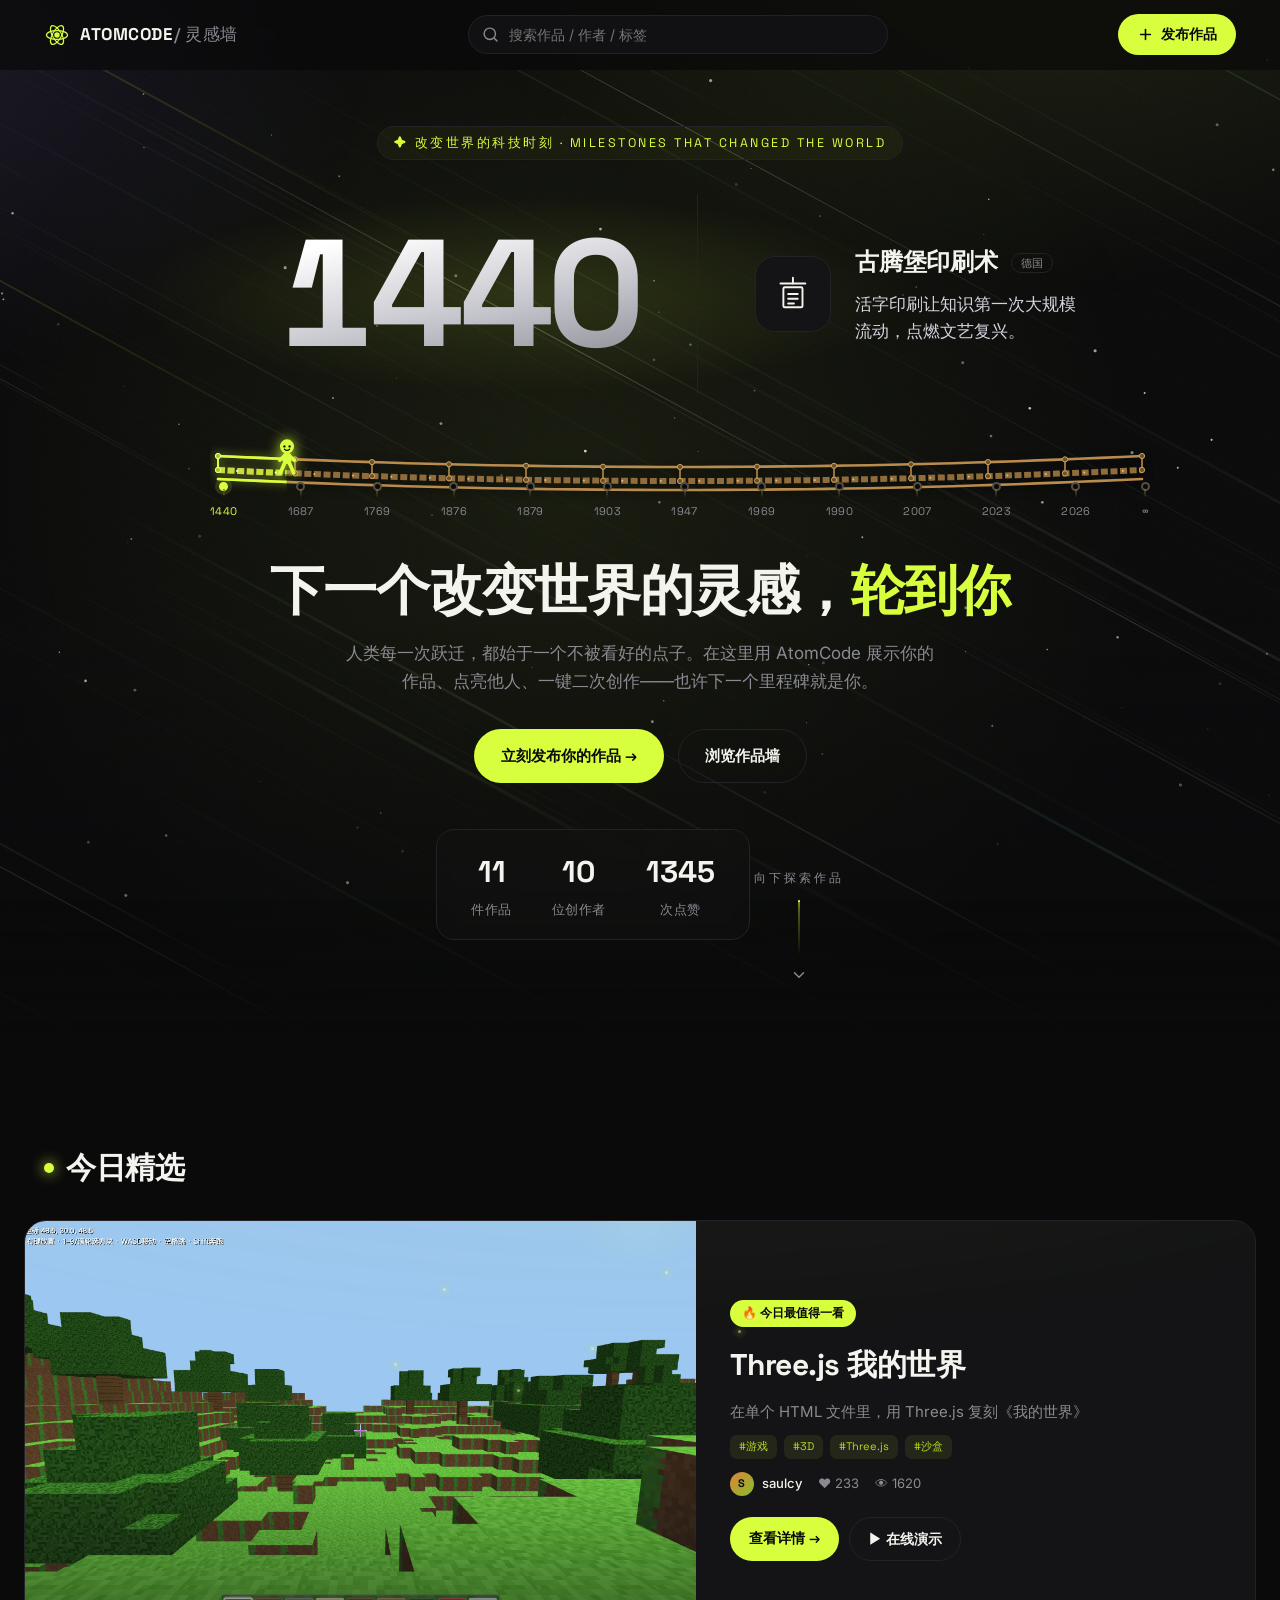
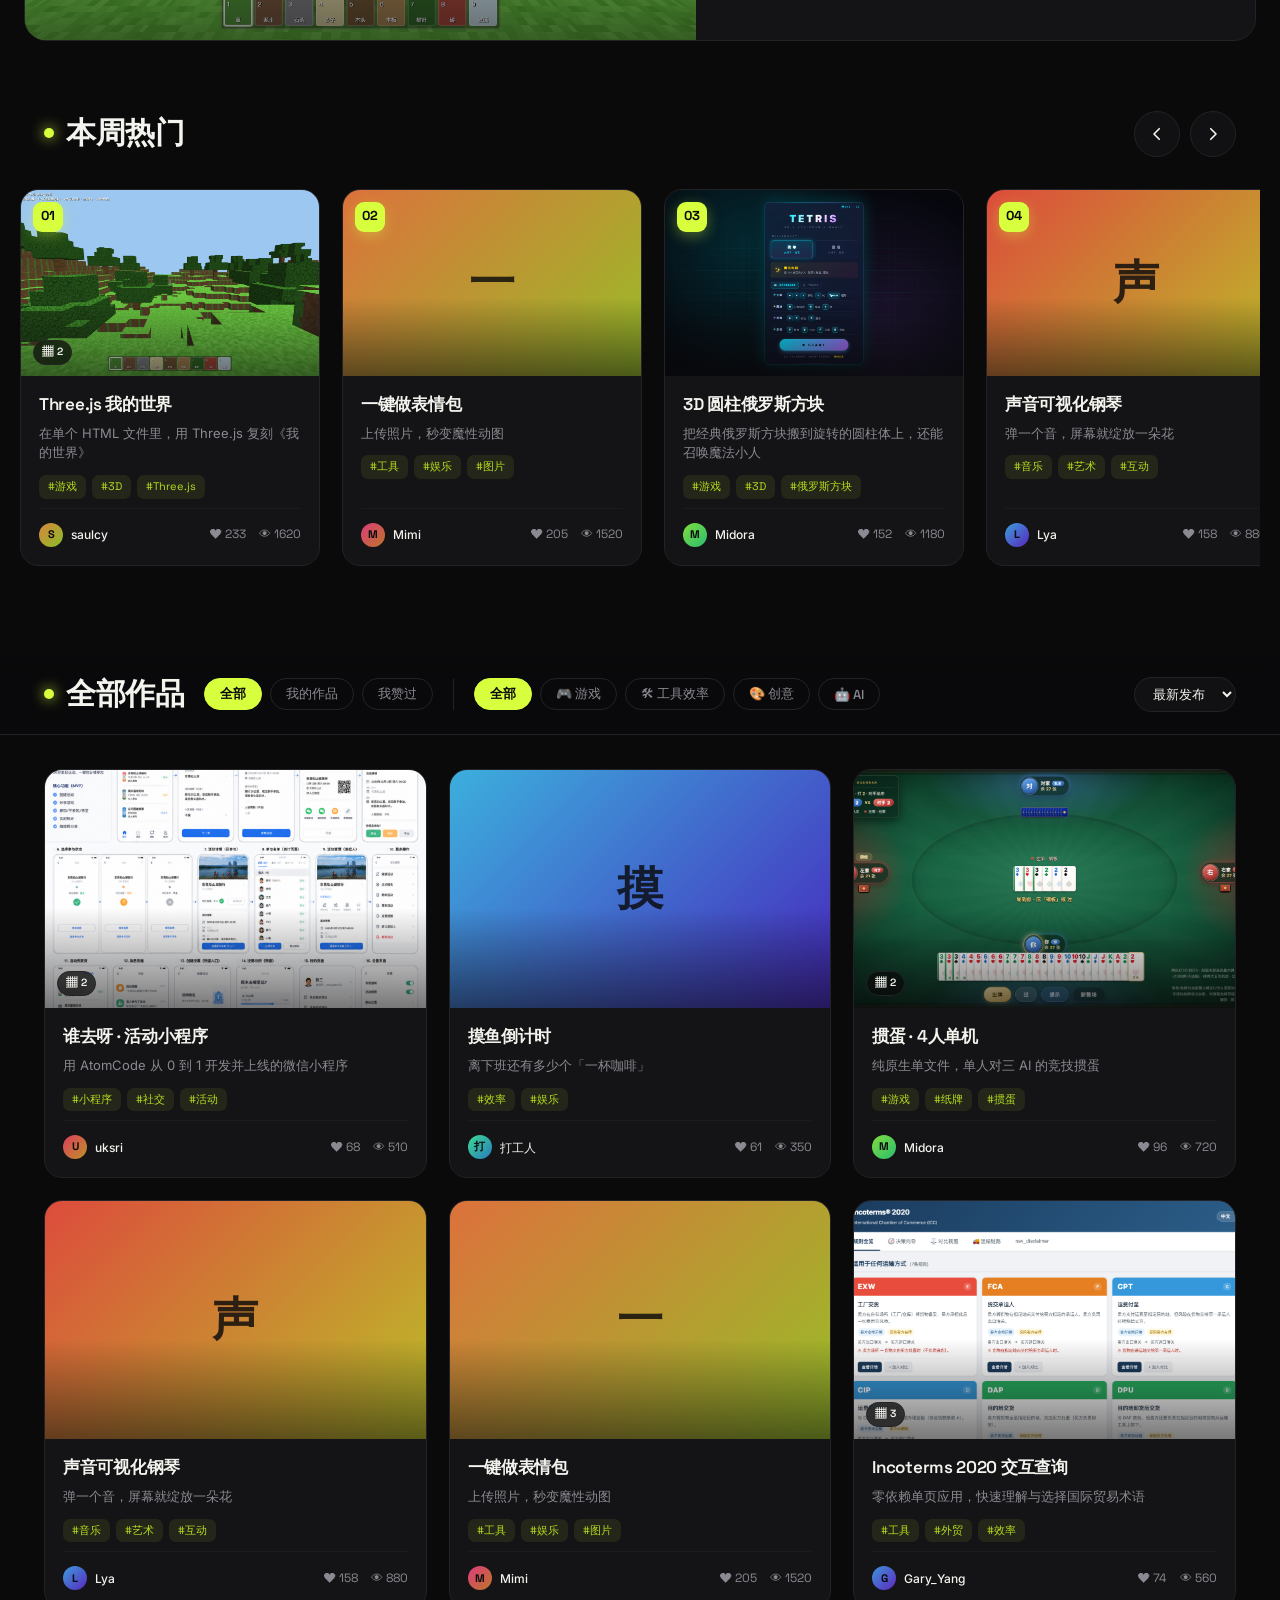
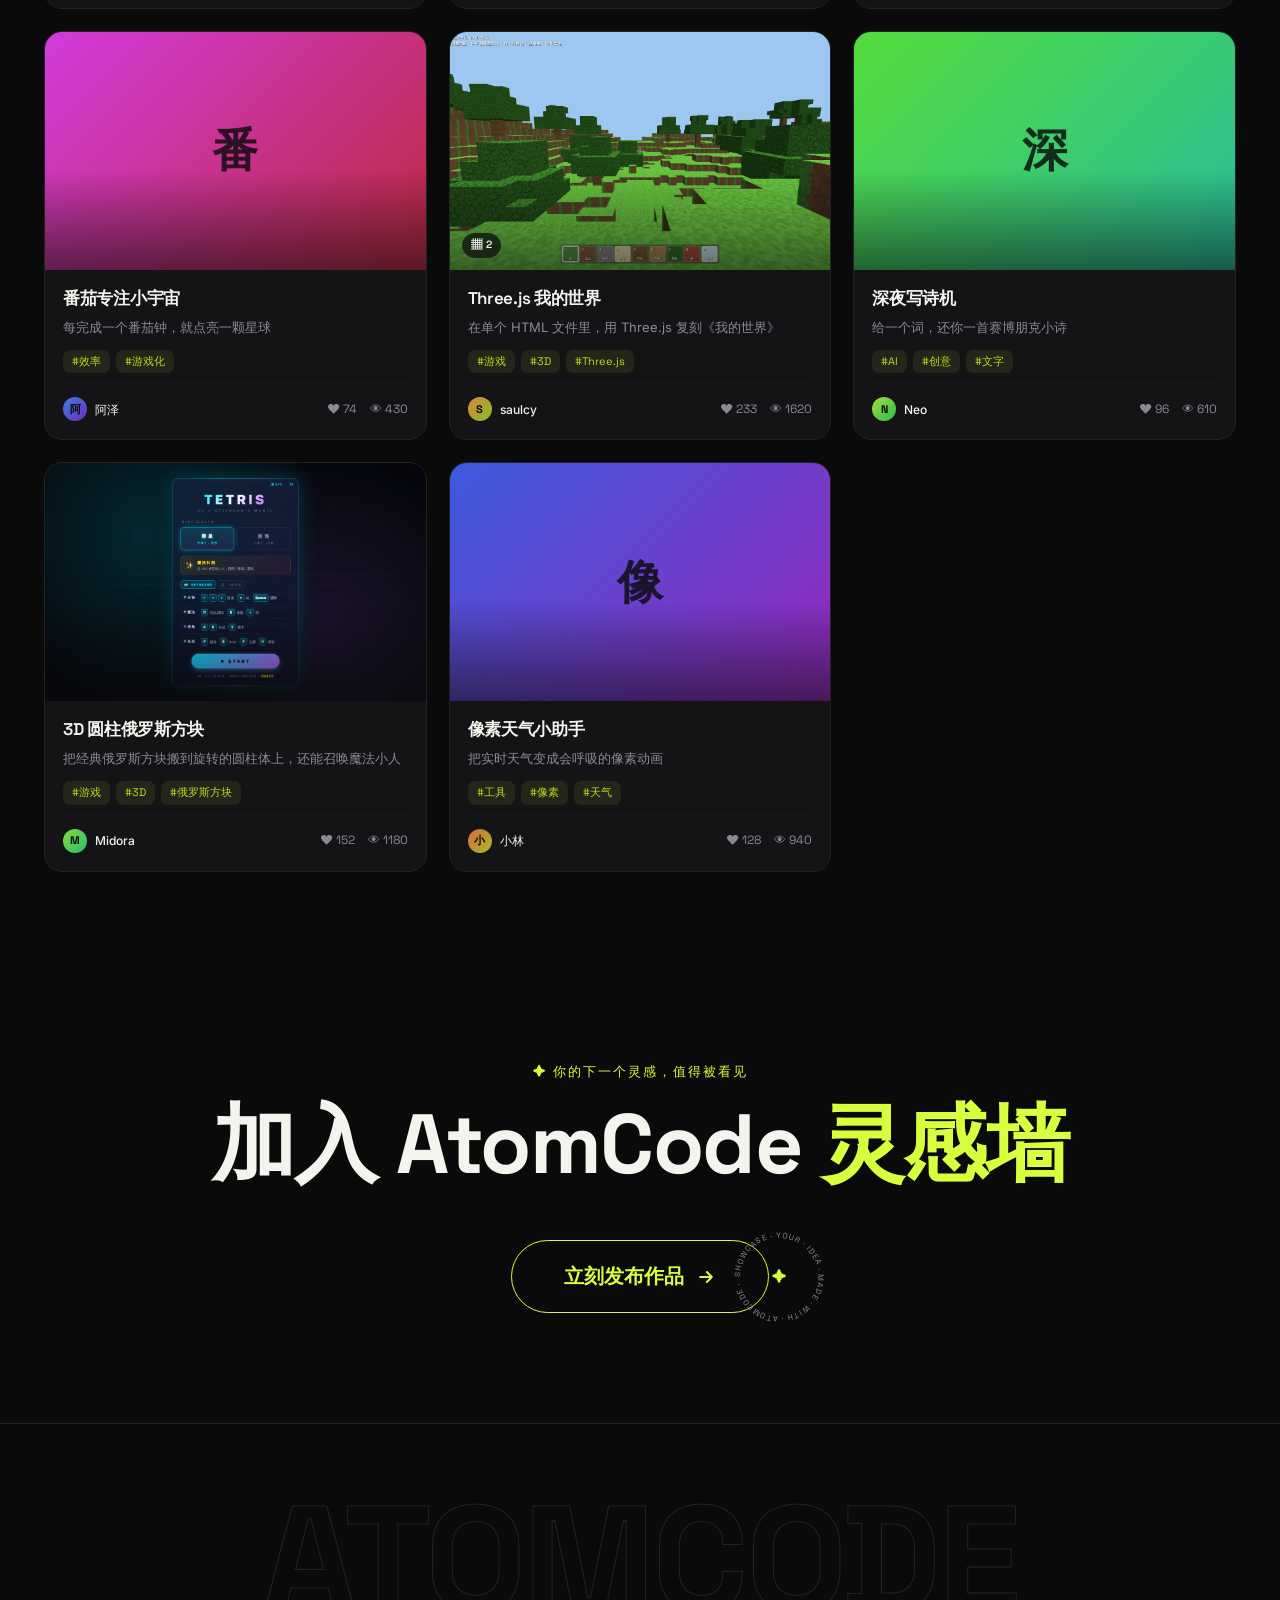
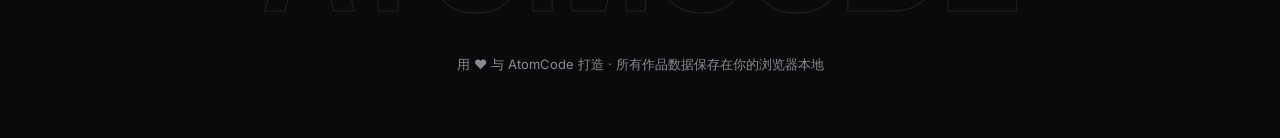
==== commit 4a3ff8ec: "修复今日精选揭幕触发时机：改为观察大横幅本身、可见过半才播放（避免刚探头就演完） Co-Authored-By: Claude Opus 4.8 (1M context) <noreply@anthr" ====
--- a/index.html
+++ b/index.html
@@ -9,7 +9,7 @@
   <link rel="preconnect" href="https://fonts.googleapis.com" />
   <link rel="preconnect" href="https://fonts.gstatic.com" crossorigin />
   <link href="https://fonts.googleapis.com/css2?family=Space+Grotesk:wght@400;500;600;700&family=Inter:wght@400;500;600&display=swap" rel="stylesheet" />
-  <link rel="stylesheet" href="styles.css?v=16" />
+  <link rel="stylesheet" href="styles.css?v=17" />
 </head>
 <body>
   <!-- 宇宙流星背景 -->
@@ -282,6 +282,6 @@
 
   <div class="toast" id="toast" hidden></div>
 
-  <script src="app.js?v=16"></script>
+  <script src="app.js?v=17"></script>
 </body>
 </html>
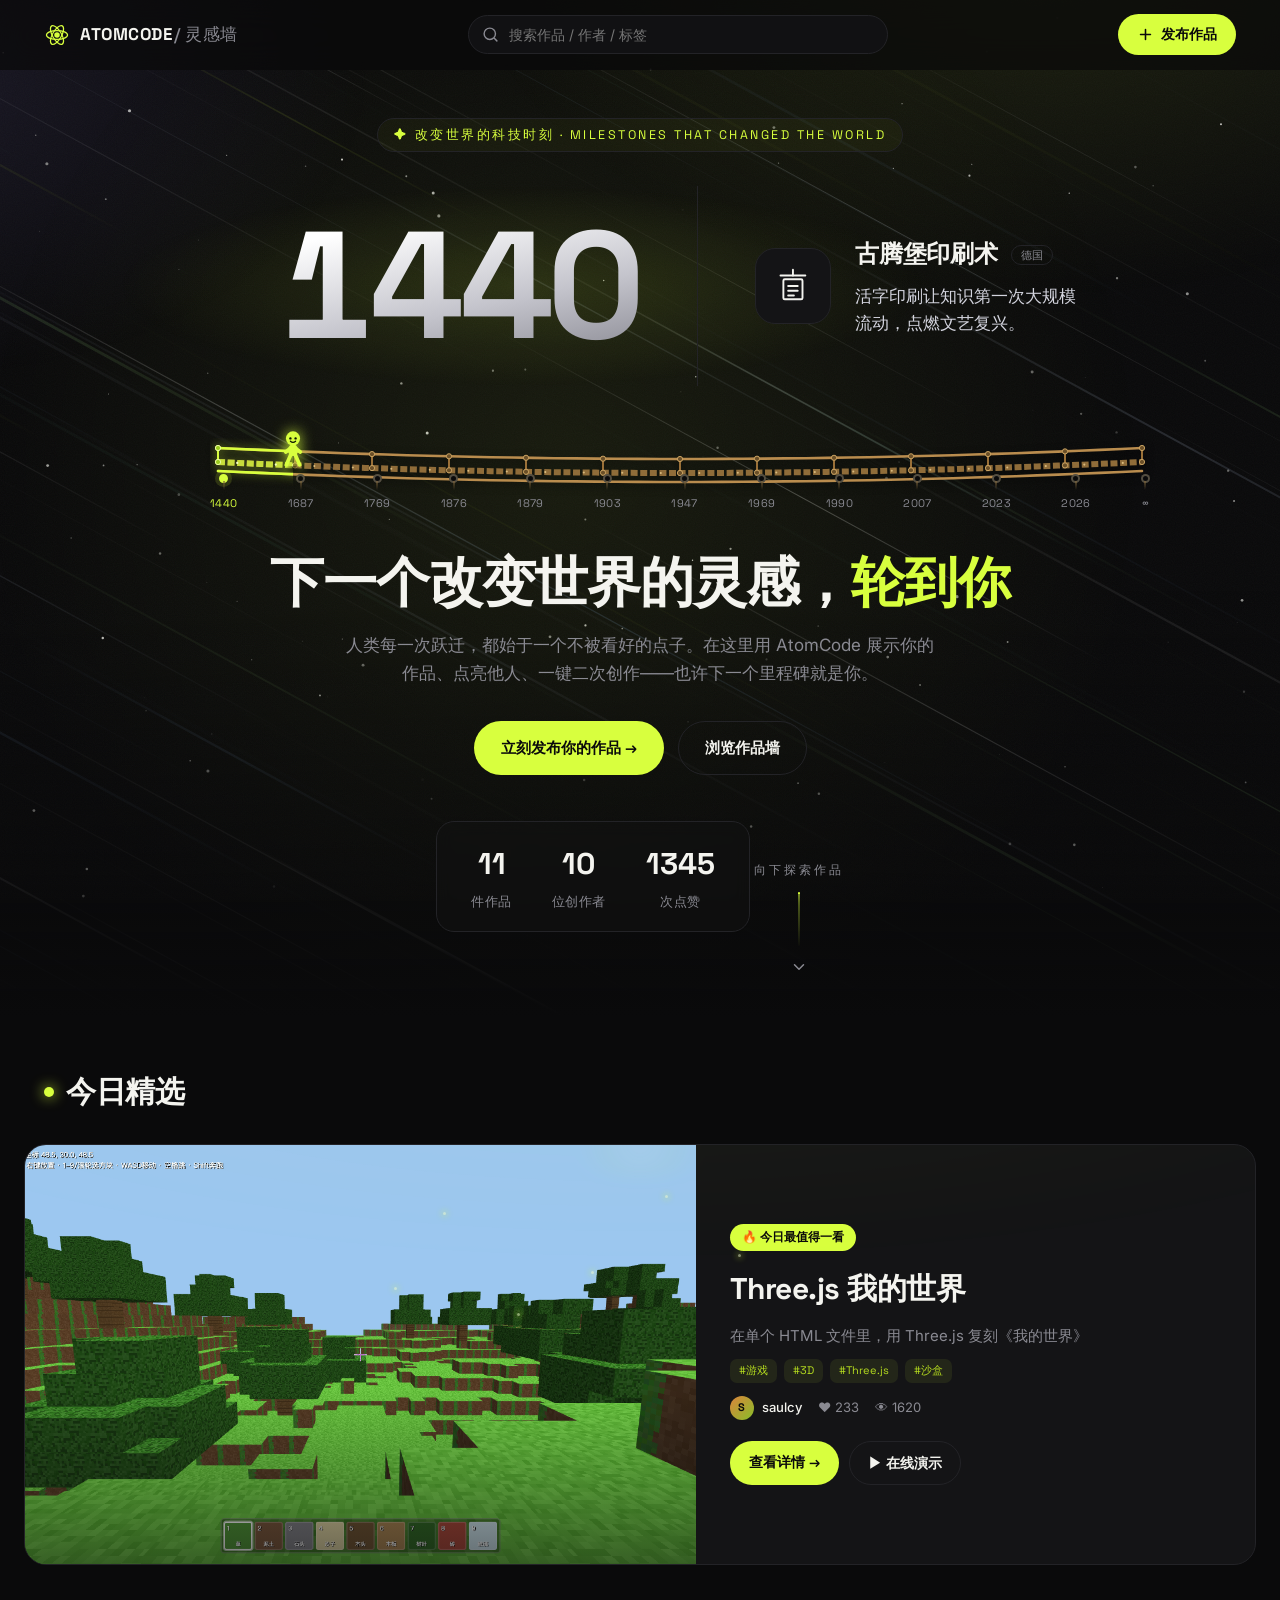
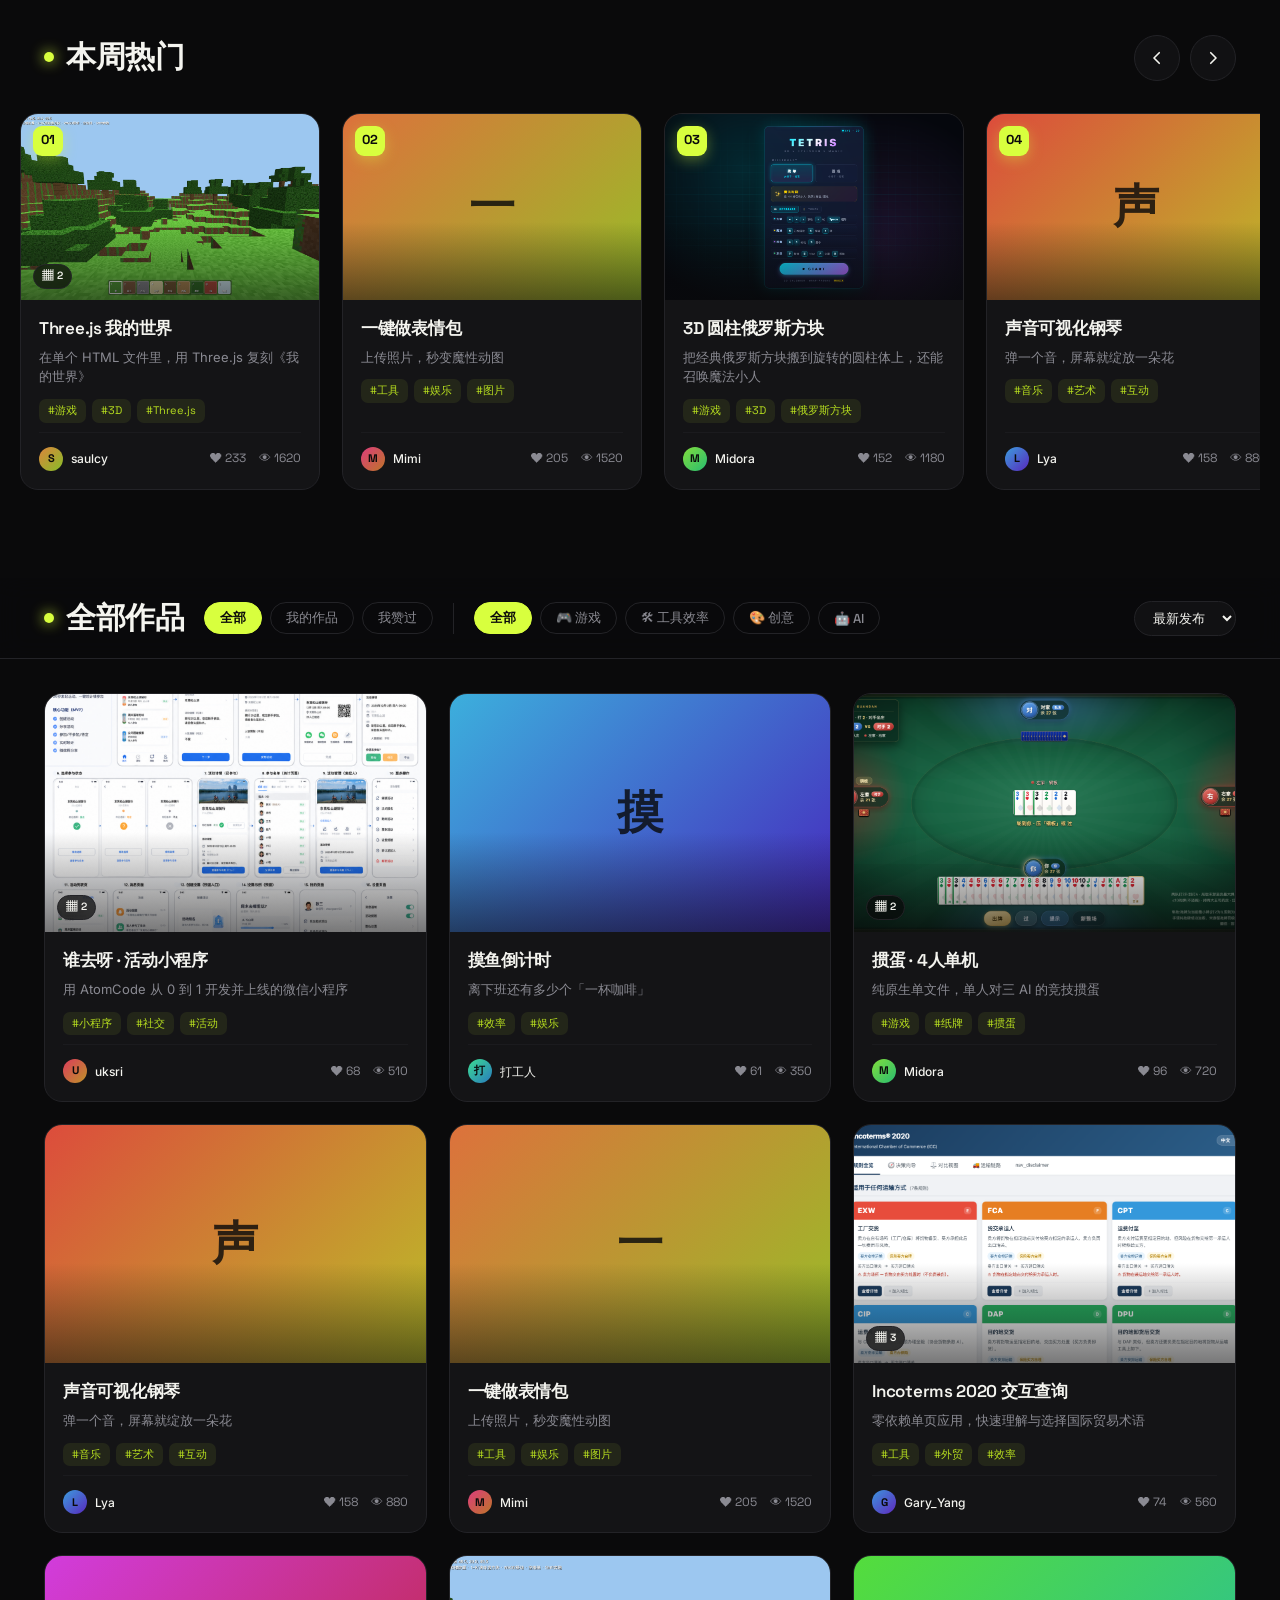
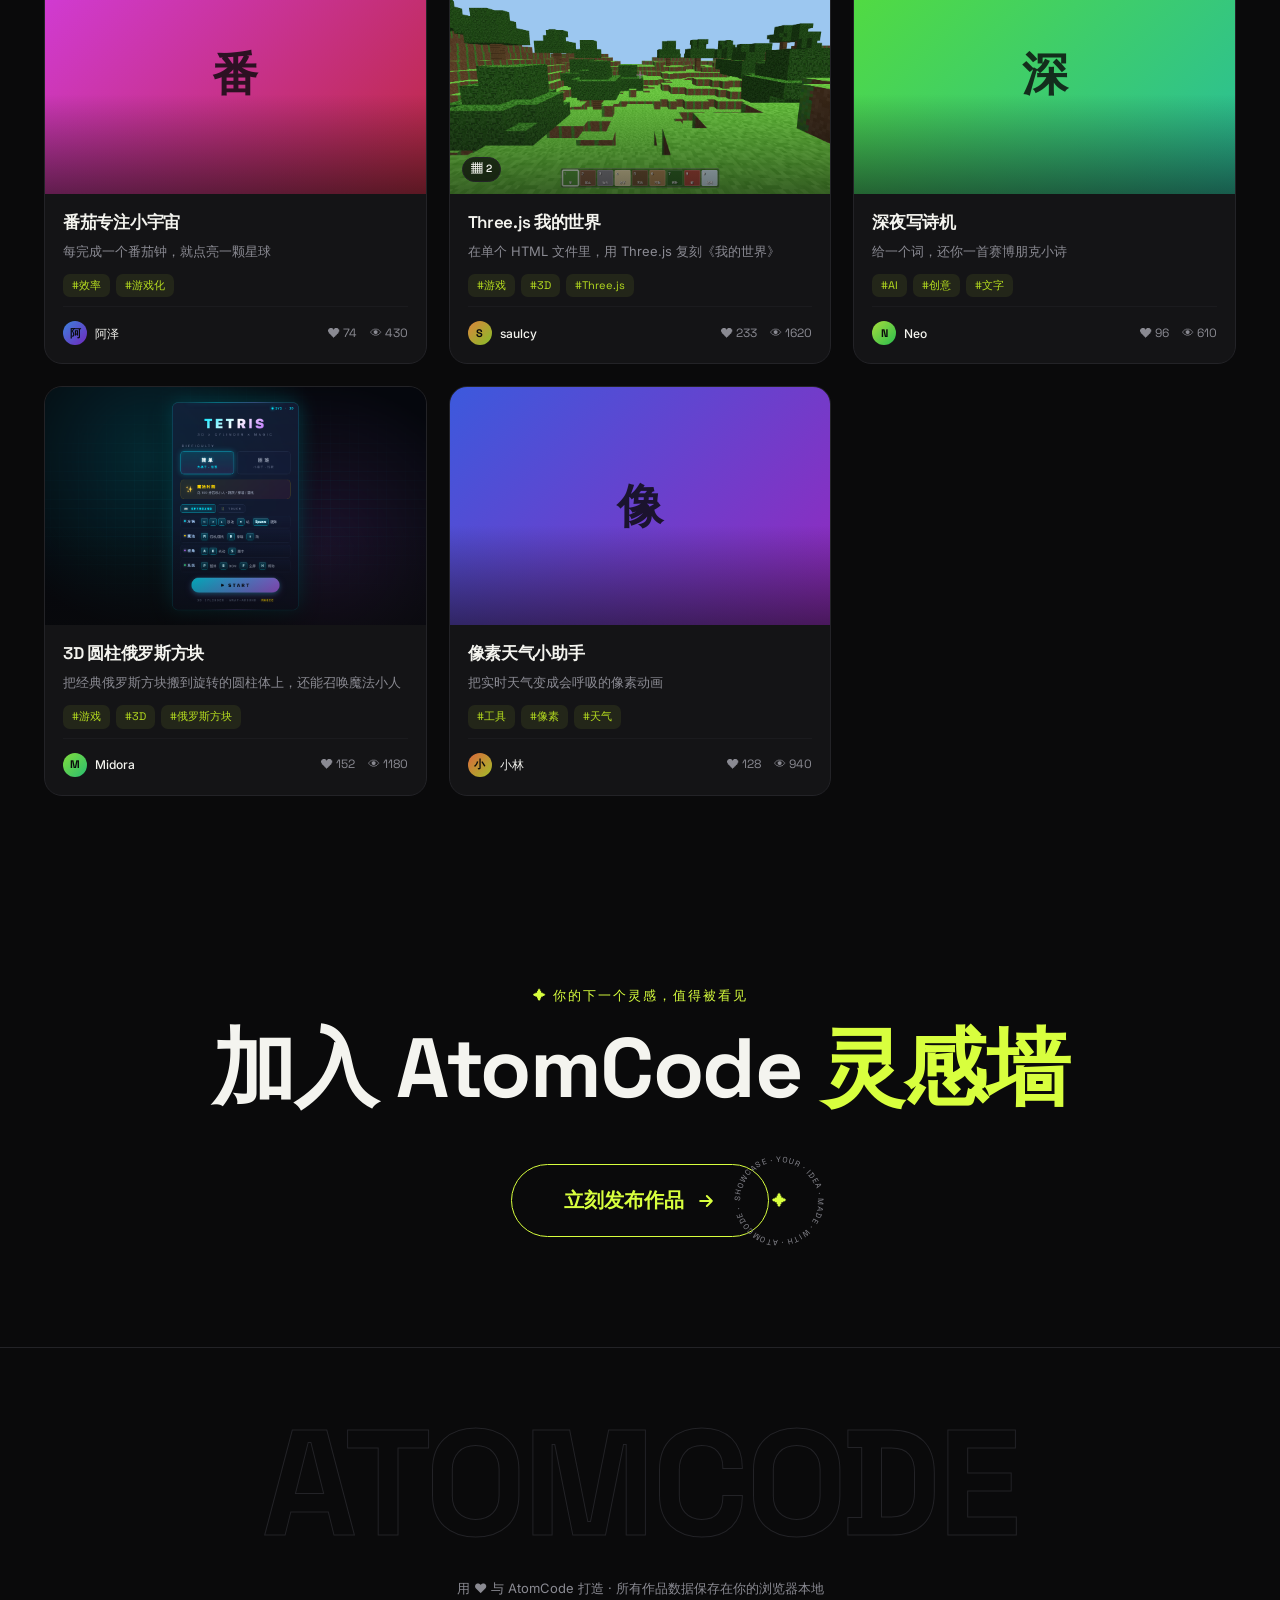
==== commit 952cc58d: "第一屏内容整体下移（靠下对齐）并缩小今日精选顶距，消除中间大片留白 Co-Authored-By: Claude Opus 4.8 (1M context) <noreply@anthropic.co" ====
--- a/index.html
+++ b/index.html
@@ -9,7 +9,7 @@
   <link rel="preconnect" href="https://fonts.googleapis.com" />
   <link rel="preconnect" href="https://fonts.gstatic.com" crossorigin />
   <link href="https://fonts.googleapis.com/css2?family=Space+Grotesk:wght@400;500;600;700&family=Inter:wght@400;500;600&display=swap" rel="stylesheet" />
-  <link rel="stylesheet" href="styles.css?v=17" />
+  <link rel="stylesheet" href="styles.css?v=18" />
 </head>
 <body>
   <!-- 宇宙流星背景 -->
@@ -282,6 +282,6 @@
 
   <div class="toast" id="toast" hidden></div>
 
-  <script src="app.js?v=17"></script>
+  <script src="app.js?v=18"></script>
 </body>
 </html>
--- a/styles.css
+++ b/styles.css
@@ -88,7 +88,7 @@
 .topbar__search input:focus { outline: none; border-color: var(--lime); }
 
 /* ---------- Hero ---------- */
-.hero { position: relative; padding: 56px 24px 64px; min-height: calc(100vh - 66px); display: flex; align-items: center; overflow: hidden; }
+.hero { position: relative; padding: 48px 24px 40px; min-height: calc(100vh - 66px); display: flex; align-items: flex-end; overflow: hidden; }
 .hero__flow { position: absolute; inset: 0; width: 100%; height: 100%; z-index: 0; pointer-events: none; }
 /* warp 时的边缘径向速度模糊 + 暗角（速度隧道感） */
 .warp-vig {
@@ -335,7 +335,7 @@
 .section-head--inline { padding: 0; margin: 0; }
 
 /* ---------- Featured ---------- */
-.featured { padding: 96px 0 20px; position: relative; }
+.featured { padding: 52px 0 20px; position: relative; }
 .hotweek { padding: 48px 0 20px; }
 /* 舞台聚光灯揭幕：滚入时一束聚光从上方倾泻，把「今日精选」的卡片从暗中抬升点亮 + 高光扫过 */
 .spotlight { transform-style: preserve-3d; }
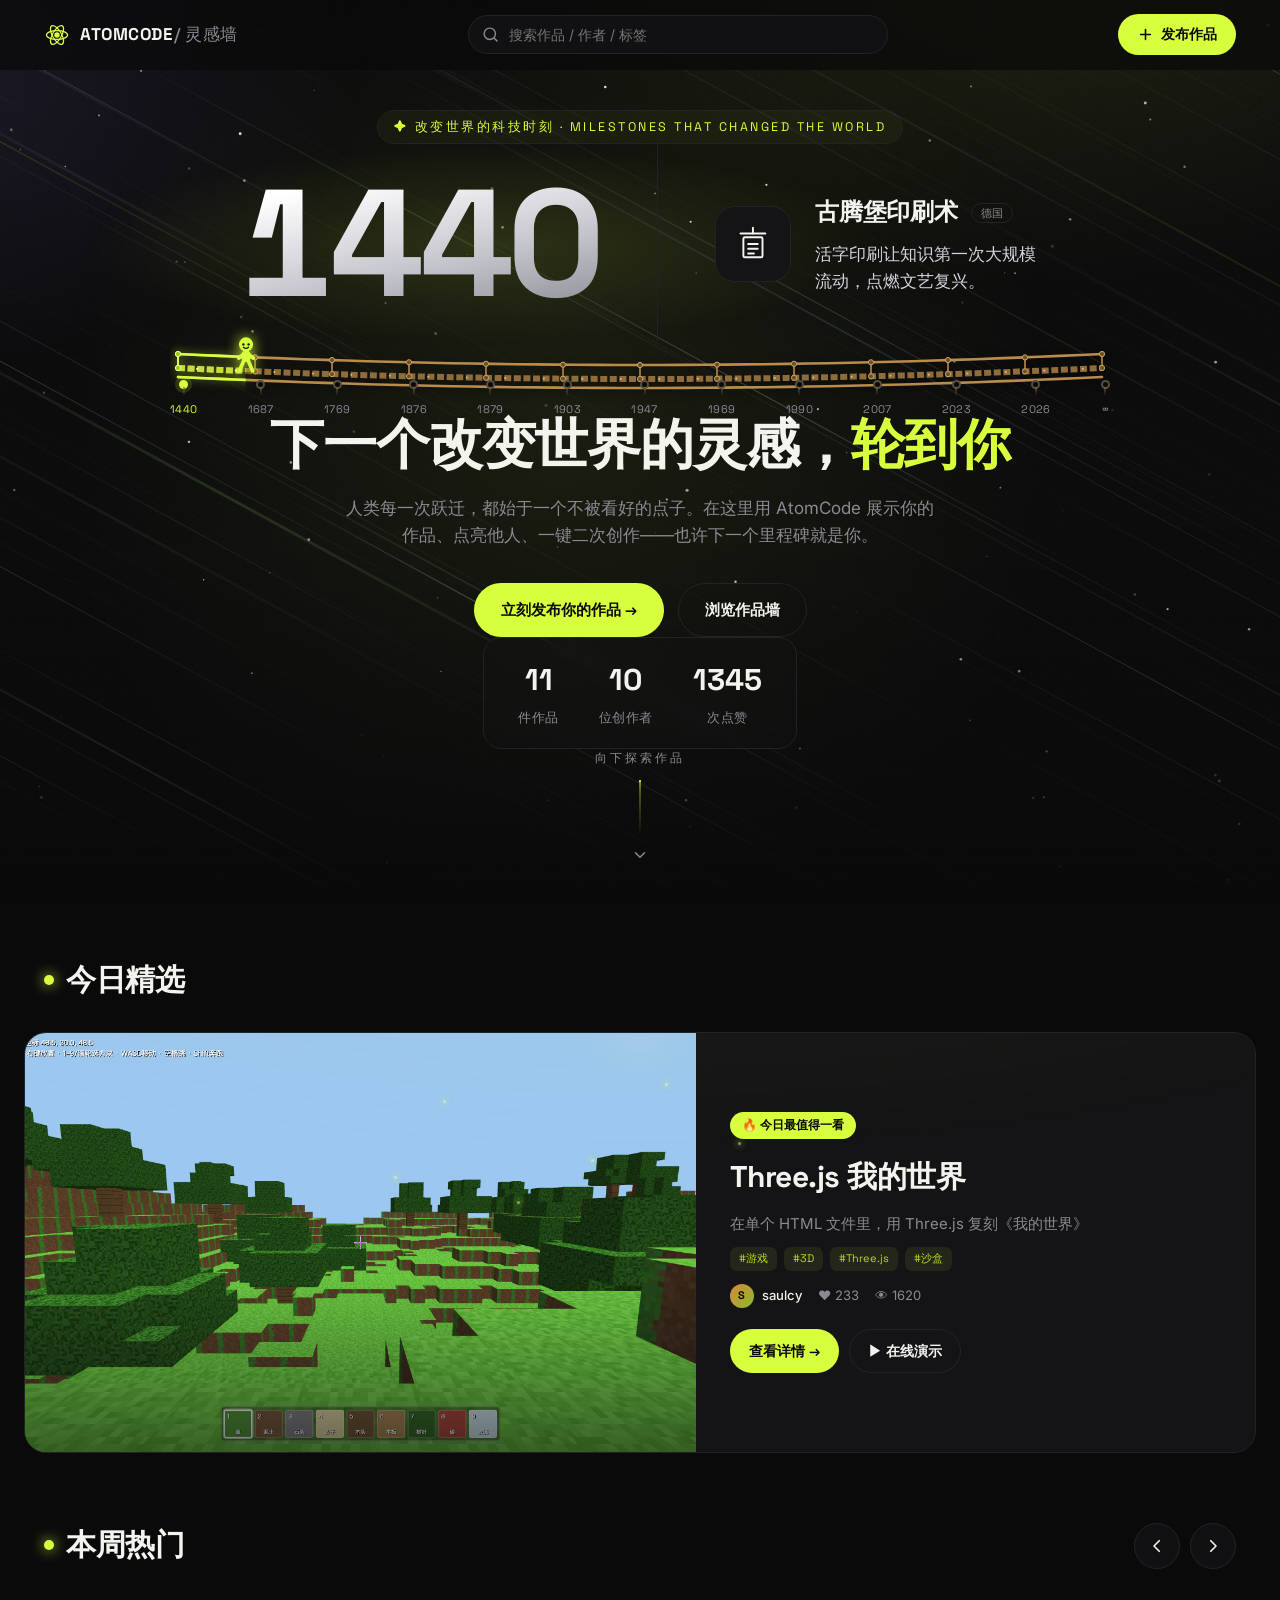
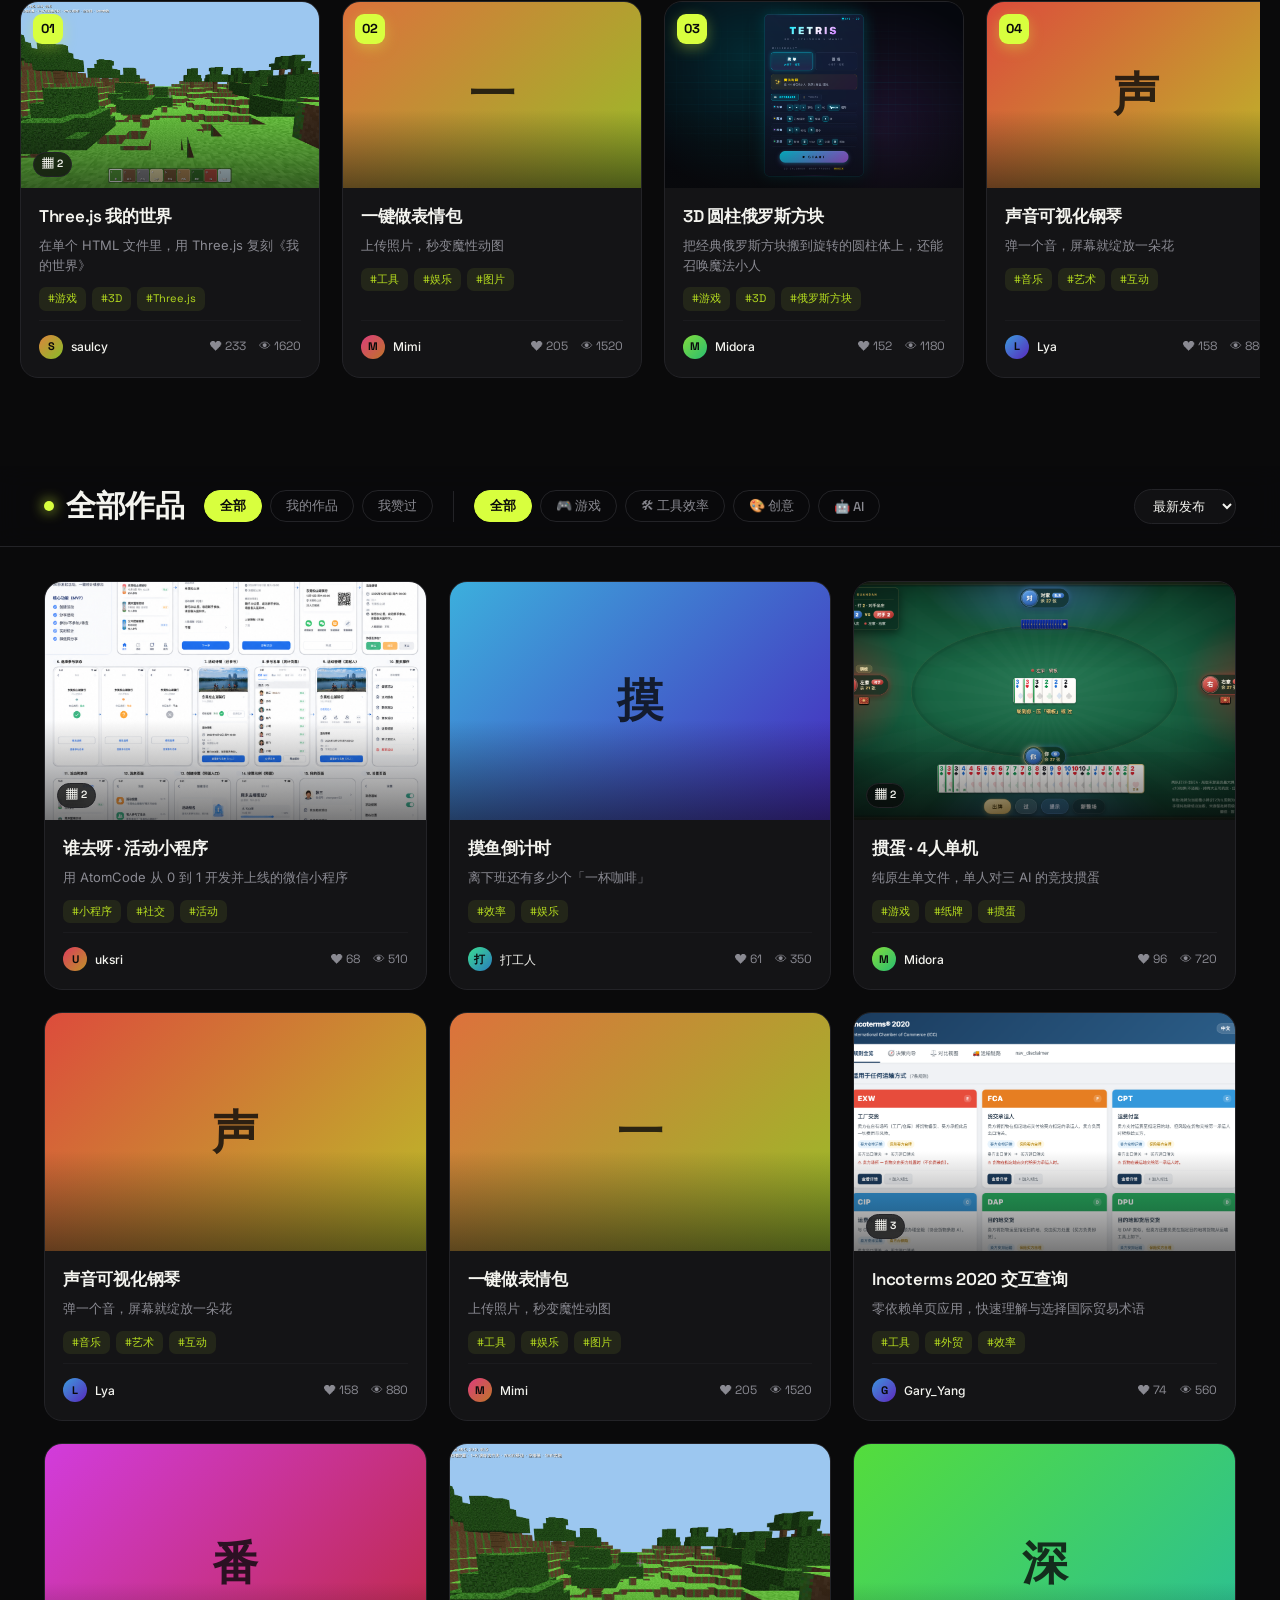
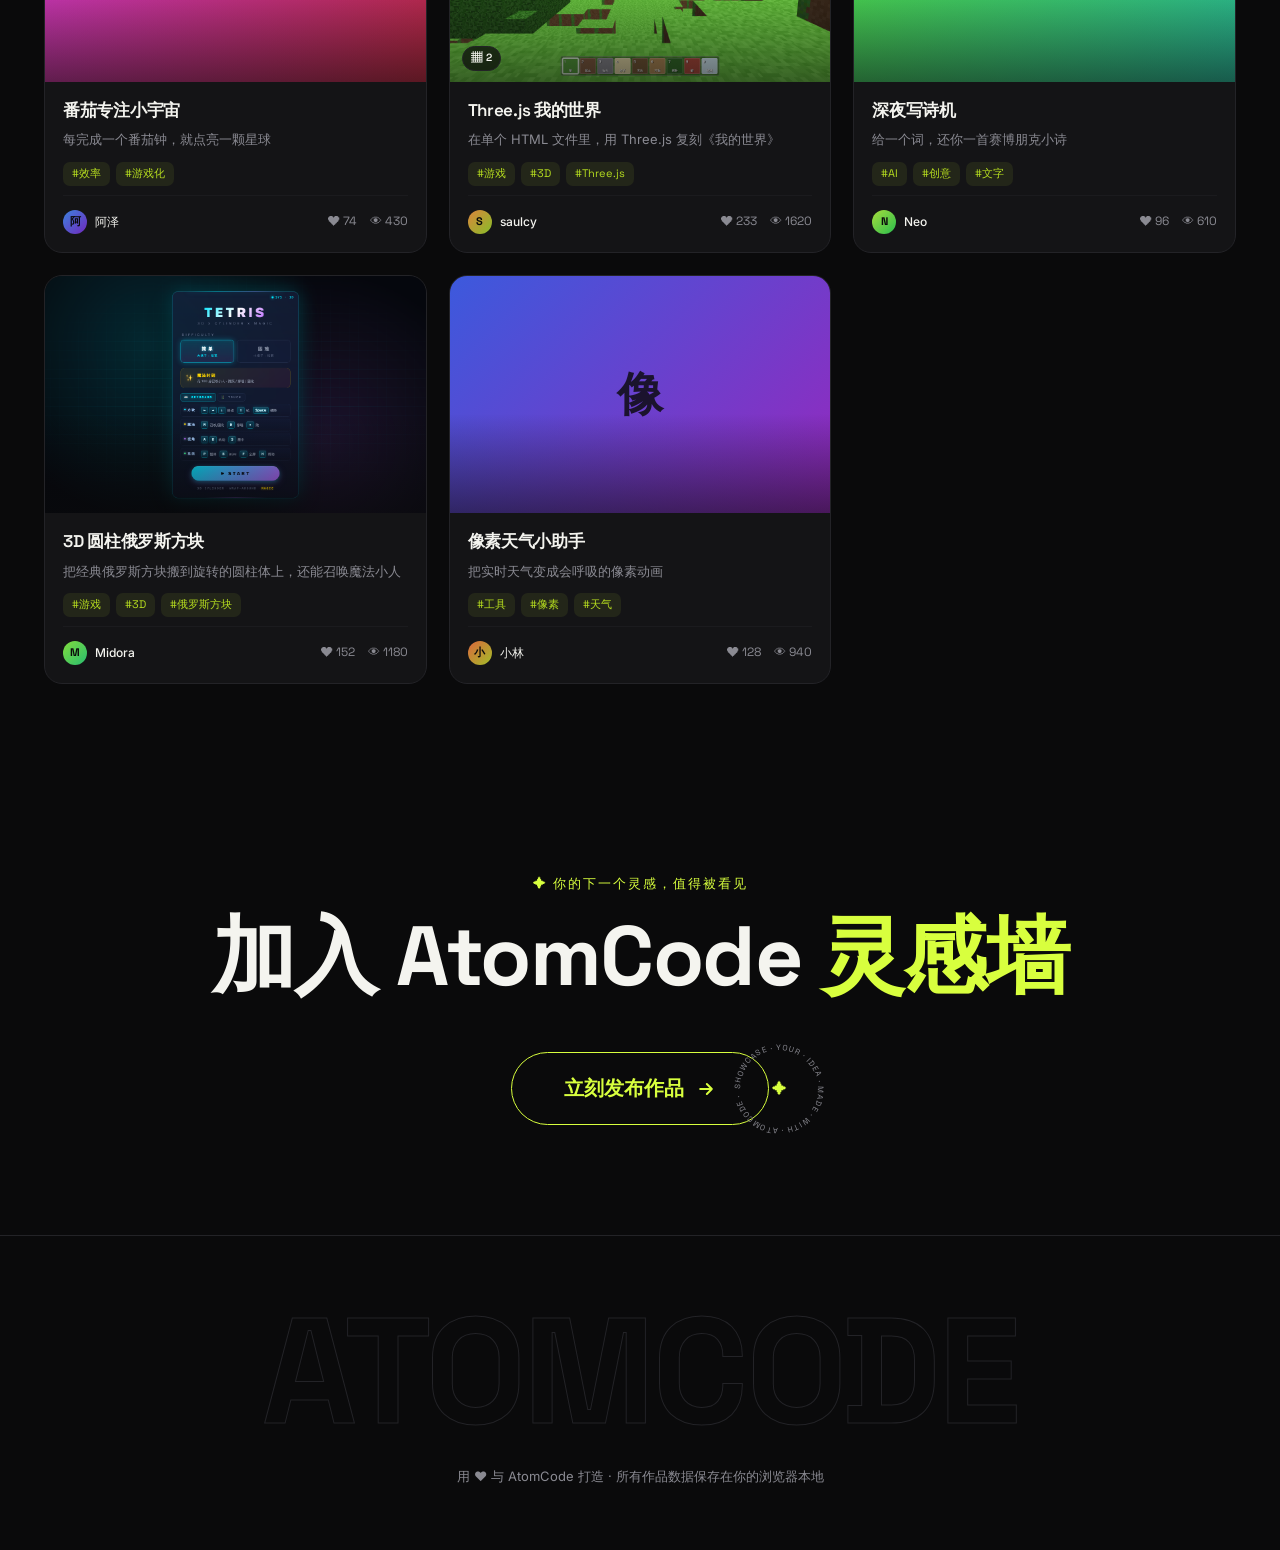
==== commit 5407c884: "第一屏内容改为垂直均分铺开：里程碑及以上上提、各行均匀留白，填满首屏 Co-Authored-By: Claude Opus 4.8 (1M context) <noreply@anthropic.c" ====
--- a/index.html
+++ b/index.html
@@ -9,7 +9,7 @@
   <link rel="preconnect" href="https://fonts.googleapis.com" />
   <link rel="preconnect" href="https://fonts.gstatic.com" crossorigin />
   <link href="https://fonts.googleapis.com/css2?family=Space+Grotesk:wght@400;500;600;700&family=Inter:wght@400;500;600&display=swap" rel="stylesheet" />
-  <link rel="stylesheet" href="styles.css?v=18" />
+  <link rel="stylesheet" href="styles.css?v=19" />
 </head>
 <body>
   <!-- 宇宙流星背景 -->
@@ -105,13 +105,15 @@
         <div class="timeline__nodes" id="tlNodes"></div>
       </div>
 
-      <h1 class="hero__title reveal" style="--d:.28s">下一个改变世界的灵感，<b class="hl">轮到你</b></h1>
-      <p class="hero__sub reveal" style="--d:.36s">
-        人类每一次跃迁，都始于一个不被看好的点子。在这里用 AtomCode 展示你的作品、点亮他人、一键二次创作——也许下一个里程碑就是你。
-      </p>
-      <div class="hero__cta reveal" style="--d:.44s">
-        <button class="btn btn--primary btn--lg" id="heroSubmit">立刻发布你的作品 →</button>
-        <a class="btn btn--ghost btn--lg" href="#wallSection">浏览作品墙</a>
+      <div class="hero__pitch">
+        <h1 class="hero__title reveal" style="--d:.28s">下一个改变世界的灵感，<b class="hl">轮到你</b></h1>
+        <p class="hero__sub reveal" style="--d:.36s">
+          人类每一次跃迁，都始于一个不被看好的点子。在这里用 AtomCode 展示你的作品、点亮他人、一键二次创作——也许下一个里程碑就是你。
+        </p>
+        <div class="hero__cta reveal" style="--d:.44s">
+          <button class="btn btn--primary btn--lg" id="heroSubmit">立刻发布你的作品 →</button>
+          <a class="btn btn--ghost btn--lg" href="#wallSection">浏览作品墙</a>
+        </div>
       </div>
       <div class="hero__stats reveal" id="heroStats" style="--d:.52s"></div>
       <a class="hero__connect reveal" href="#featuredSection" style="--d:.6s" aria-label="向下浏览作品">
@@ -282,6 +284,6 @@
 
   <div class="toast" id="toast" hidden></div>
 
-  <script src="app.js?v=18"></script>
+  <script src="app.js?v=19"></script>
 </body>
 </html>
--- a/styles.css
+++ b/styles.css
@@ -88,7 +88,7 @@
 .topbar__search input:focus { outline: none; border-color: var(--lime); }
 
 /* ---------- Hero ---------- */
-.hero { position: relative; padding: 48px 24px 40px; min-height: calc(100vh - 66px); display: flex; align-items: flex-end; overflow: hidden; }
+.hero { position: relative; padding: 40px 24px 40px; min-height: calc(100vh - 66px); display: flex; align-items: stretch; overflow: hidden; }
 .hero__flow { position: absolute; inset: 0; width: 100%; height: 100%; z-index: 0; pointer-events: none; }
 /* warp 时的边缘径向速度模糊 + 暗角（速度隧道感） */
 .warp-vig {
@@ -100,7 +100,12 @@
           backdrop-filter: blur(calc(var(--warp, 0) * 4px));
 }
 .hero::after { content: ""; position: absolute; inset: 0; z-index: 0; pointer-events: none; background: linear-gradient(to bottom, transparent 55%, rgba(10,10,11,.5) 85%, var(--bg) 100%); }
-.hero__inner { position: relative; z-index: 1; max-width: 860px; margin: 0 auto; text-align: center; width: 100%; }
+.hero__inner { position: relative; z-index: 1; max-width: 960px; margin: 0 auto; text-align: center; width: 100%; display: flex; flex-direction: column; align-items: center; justify-content: space-between; }
+/* 均匀铺开：交给 flex 分配行间距，清掉各行原有的上边距 */
+.hero__inner > .hero__eyebrow { margin-bottom: 0; }
+.hero__inner > .mstage, .hero__inner > .timeline, .hero__inner > .hero__pitch, .hero__inner > .hero__stats, .hero__inner > .hero__connect { margin-top: 0; }
+.hero__pitch { display: flex; flex-direction: column; align-items: center; }
+.hero__pitch .hero__title { margin-top: 0; }
 .hero__scroll { z-index: 1; }
 .hero__eyebrow { display: inline-block; font-family: var(--font-display); font-size: 12.5px; letter-spacing: 2.5px; color: var(--lime); border: 1px solid var(--border); border-radius: 999px; padding: 6px 16px; margin-bottom: 10px; background: rgba(216,255,62,.04); }
 
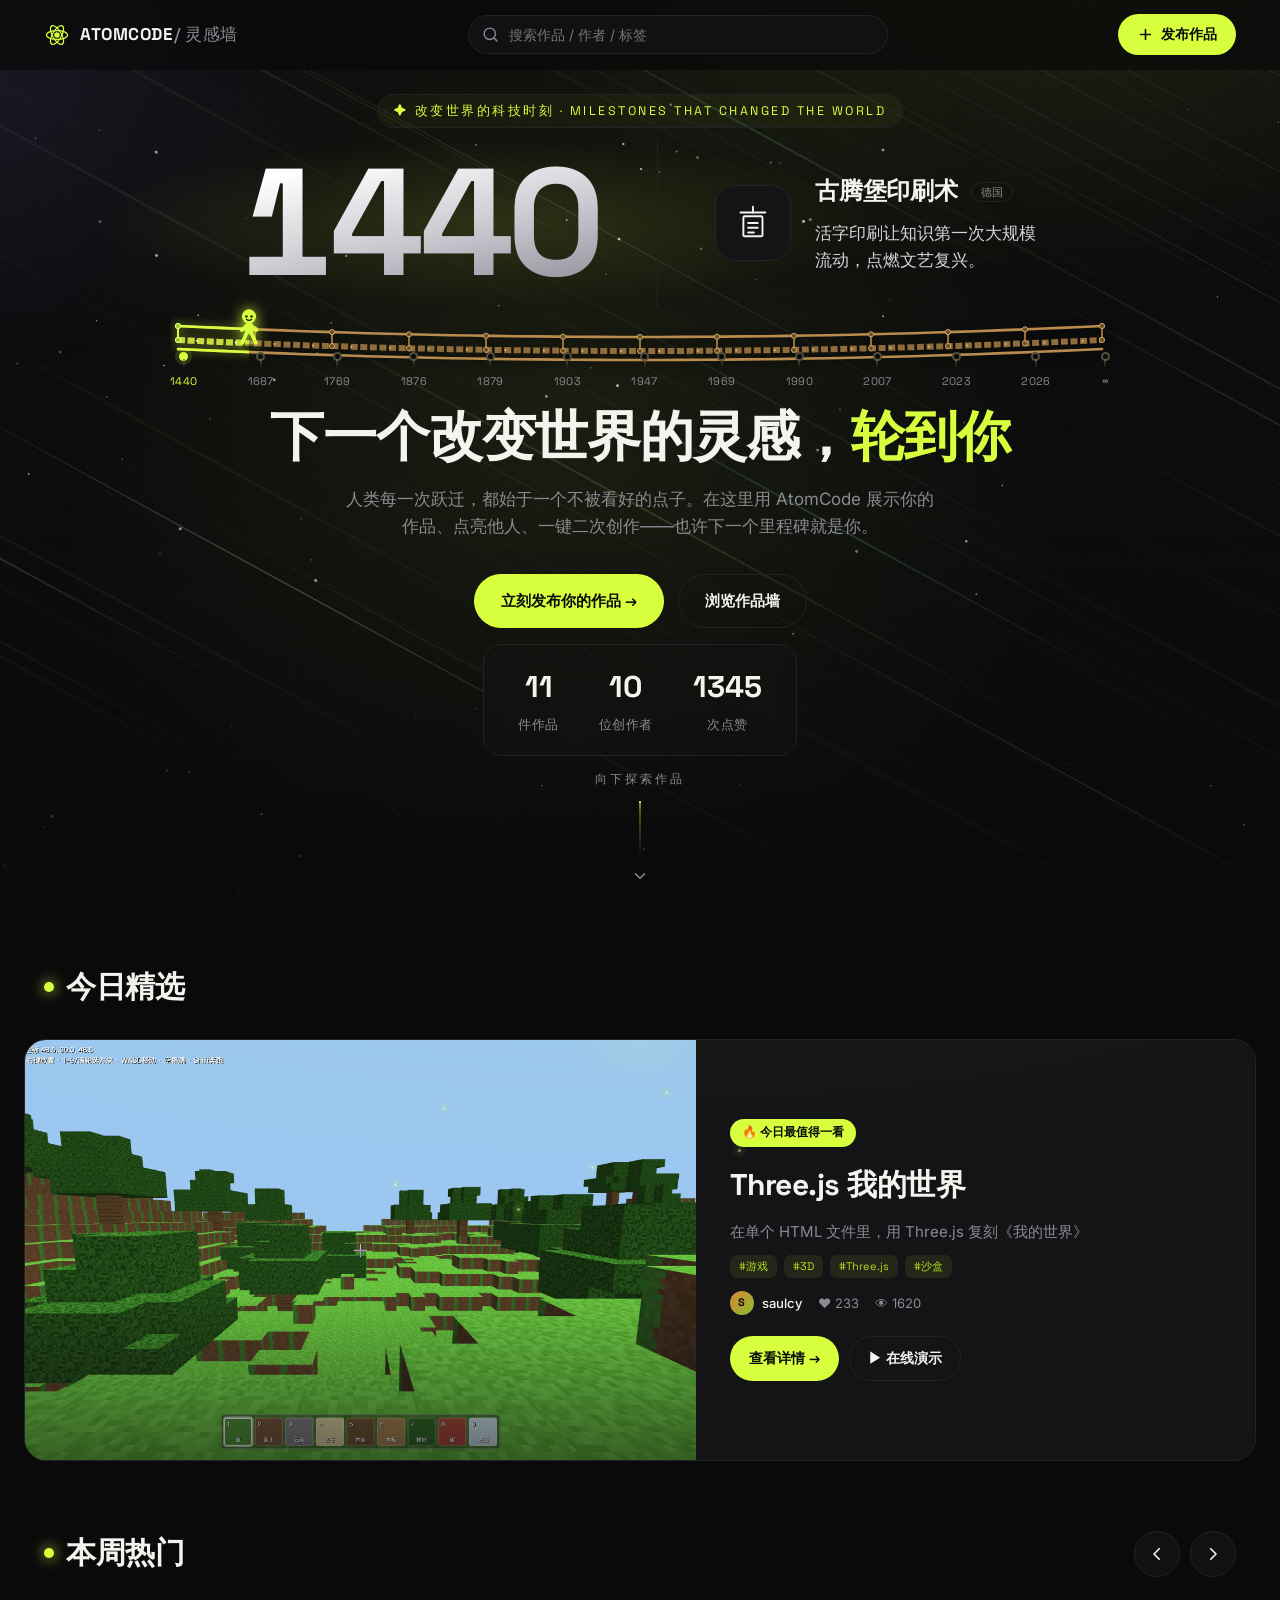
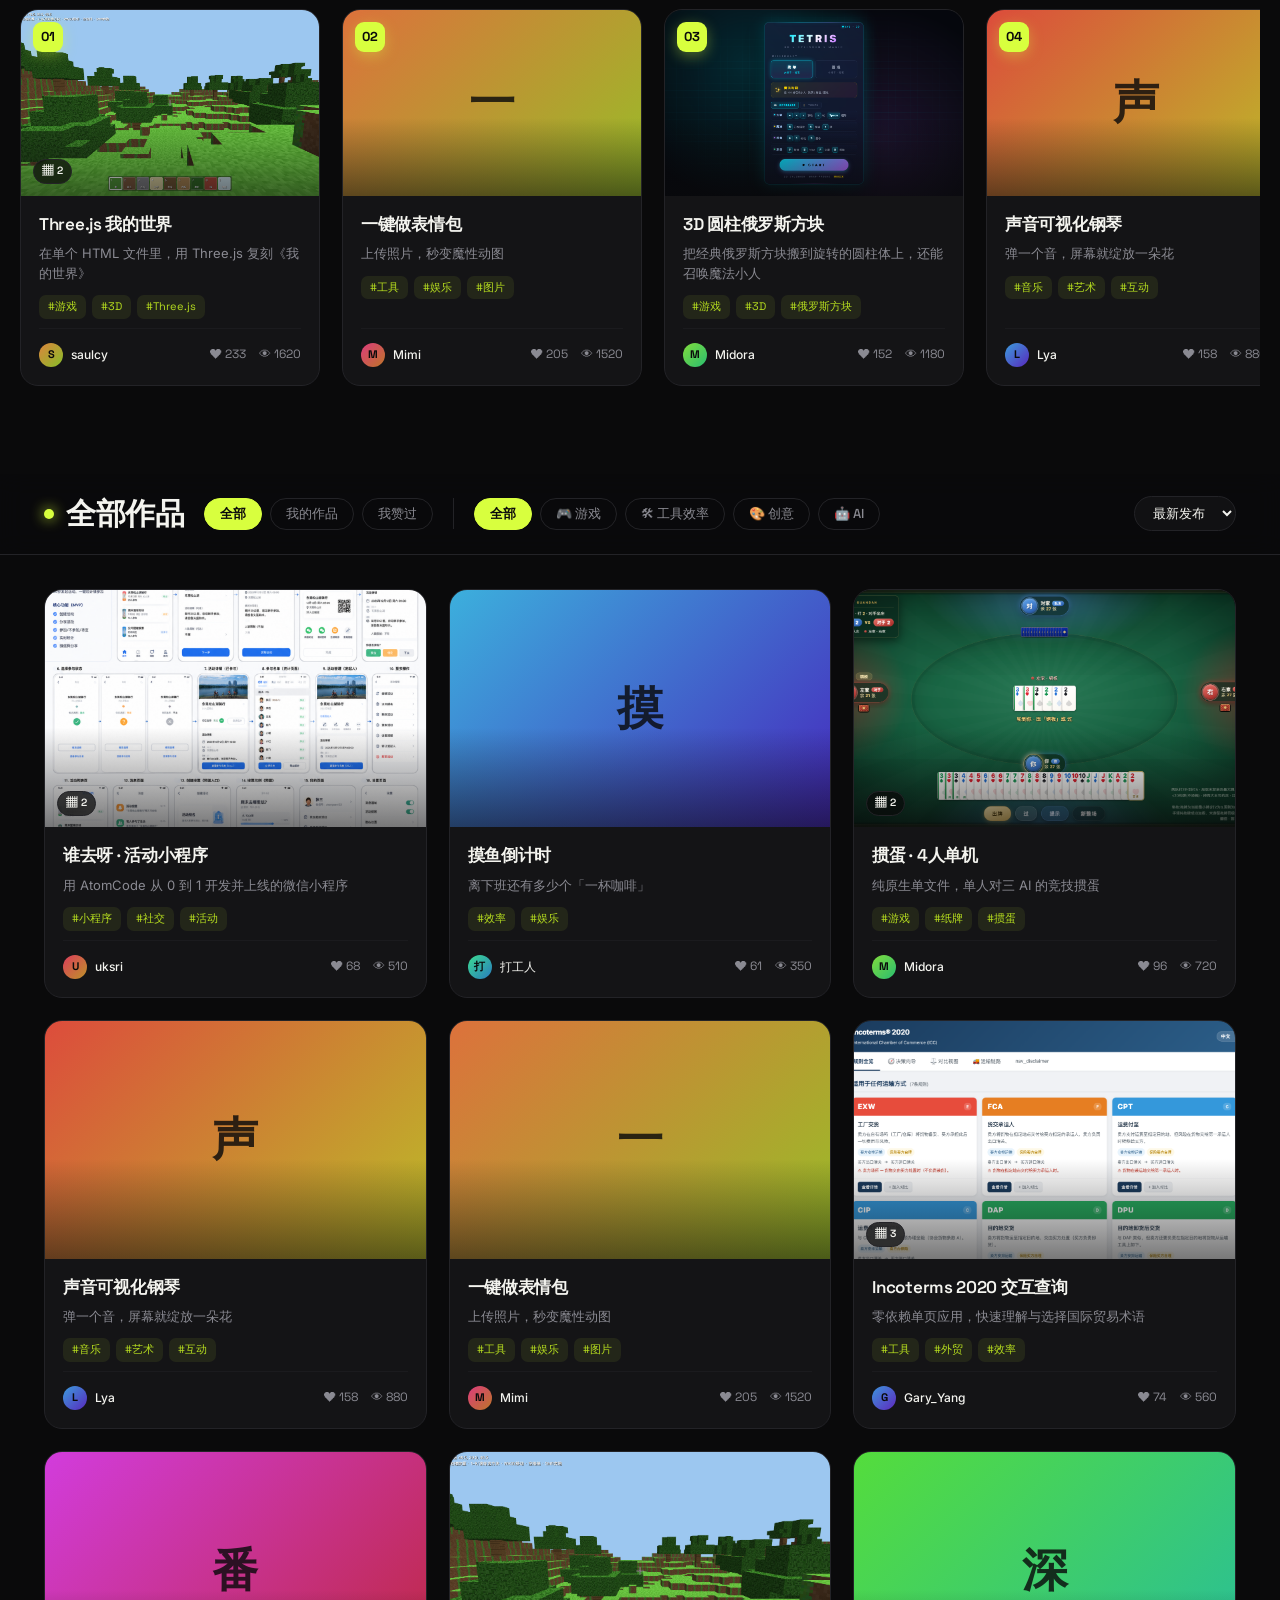
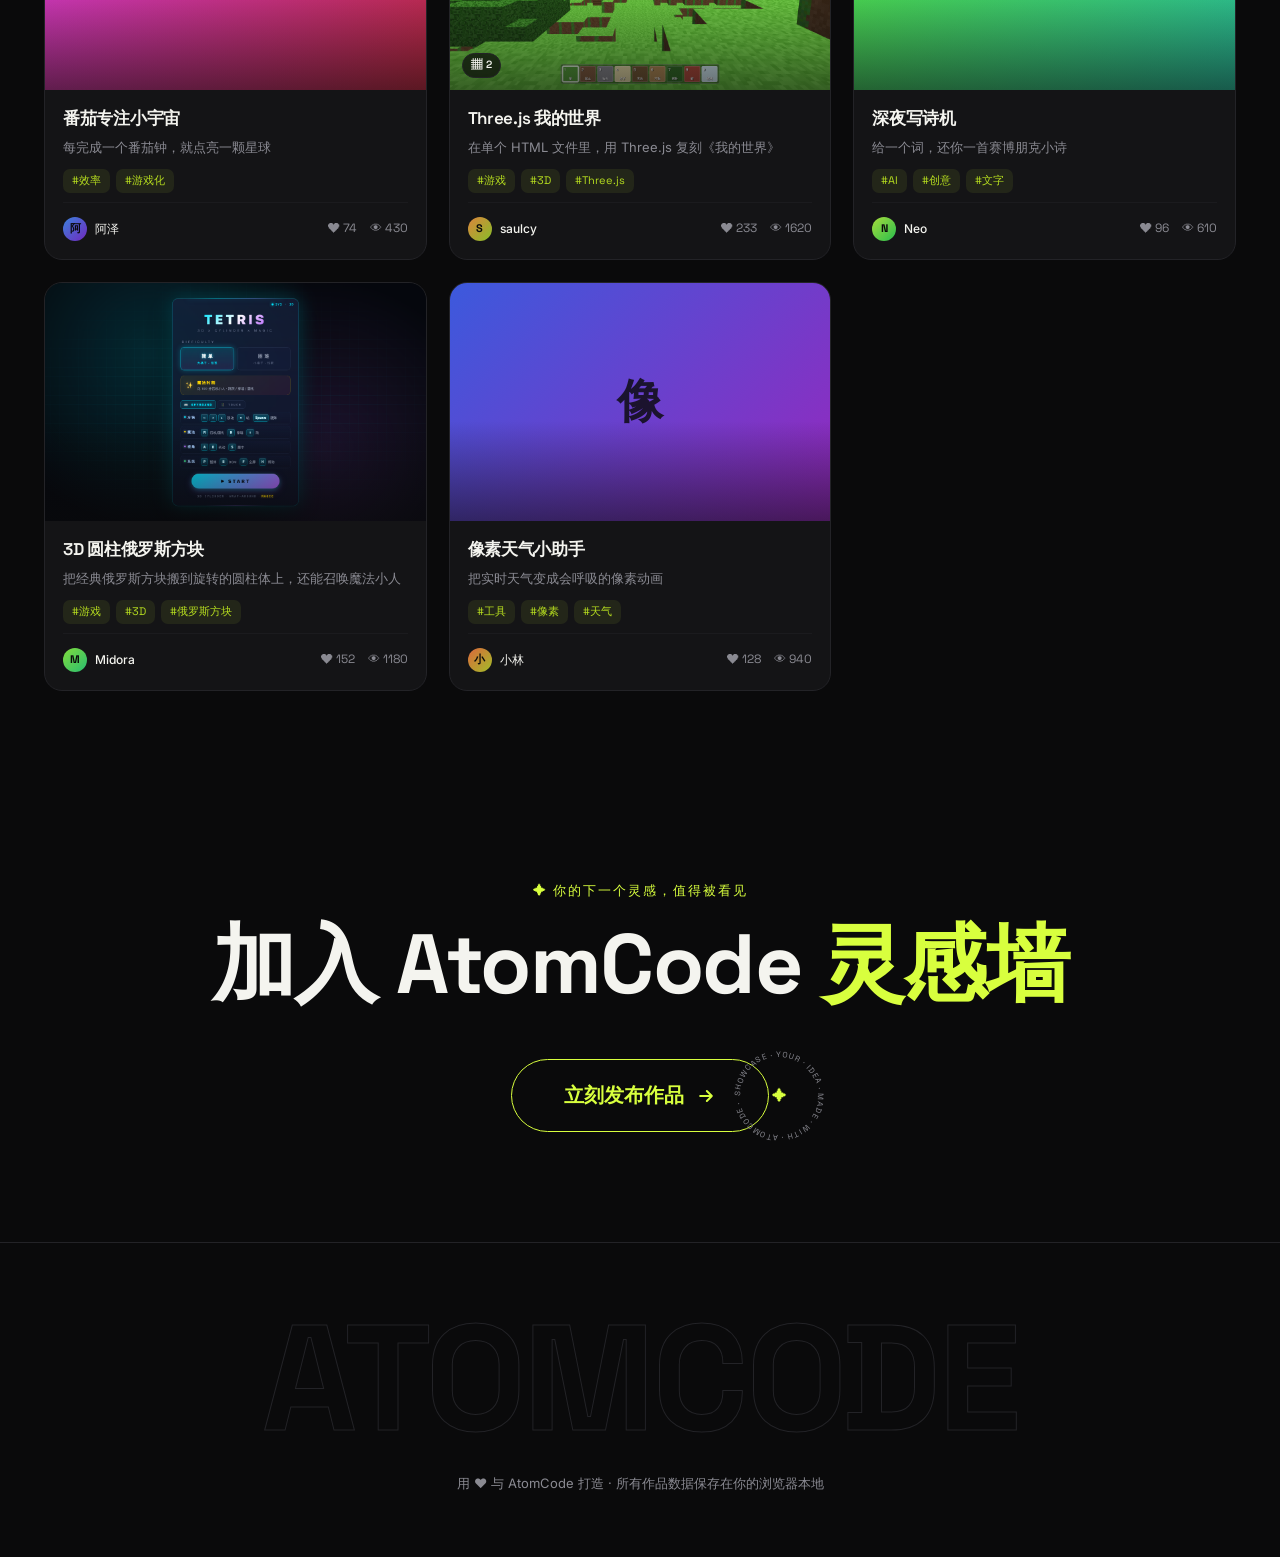
==== commit 2e96ef71: "第一屏构图优化：里程碑焦点簇收紧居中偏上，标题及以下下移，整体居中焦点感、连接器留在底部可见 Co-Authored-By: Claude Opus 4.8 (1M context) <noreply" ====
--- a/index.html
+++ b/index.html
@@ -9,7 +9,7 @@
   <link rel="preconnect" href="https://fonts.googleapis.com" />
   <link rel="preconnect" href="https://fonts.gstatic.com" crossorigin />
   <link href="https://fonts.googleapis.com/css2?family=Space+Grotesk:wght@400;500;600;700&family=Inter:wght@400;500;600&display=swap" rel="stylesheet" />
-  <link rel="stylesheet" href="styles.css?v=19" />
+  <link rel="stylesheet" href="styles.css?v=20" />
 </head>
 <body>
   <!-- 宇宙流星背景 -->
@@ -284,6 +284,6 @@
 
   <div class="toast" id="toast" hidden></div>
 
-  <script src="app.js?v=19"></script>
+  <script src="app.js?v=20"></script>
 </body>
 </html>
--- a/styles.css
+++ b/styles.css
@@ -88,7 +88,7 @@
 .topbar__search input:focus { outline: none; border-color: var(--lime); }
 
 /* ---------- Hero ---------- */
-.hero { position: relative; padding: 40px 24px 40px; min-height: calc(100vh - 66px); display: flex; align-items: stretch; overflow: hidden; }
+.hero { position: relative; padding: 24px 24px 26px; min-height: calc(100vh - 66px); display: flex; align-items: stretch; overflow: hidden; }
 .hero__flow { position: absolute; inset: 0; width: 100%; height: 100%; z-index: 0; pointer-events: none; }
 /* warp 时的边缘径向速度模糊 + 暗角（速度隧道感） */
 .warp-vig {
@@ -100,10 +100,14 @@
           backdrop-filter: blur(calc(var(--warp, 0) * 4px));
 }
 .hero::after { content: ""; position: absolute; inset: 0; z-index: 0; pointer-events: none; background: linear-gradient(to bottom, transparent 55%, rgba(10,10,11,.5) 85%, var(--bg) 100%); }
-.hero__inner { position: relative; z-index: 1; max-width: 960px; margin: 0 auto; text-align: center; width: 100%; display: flex; flex-direction: column; align-items: center; justify-content: space-between; }
-/* 均匀铺开：交给 flex 分配行间距，清掉各行原有的上边距 */
-.hero__inner > .hero__eyebrow { margin-bottom: 0; }
-.hero__inner > .mstage, .hero__inner > .timeline, .hero__inner > .hero__pitch, .hero__inner > .hero__stats, .hero__inner > .hero__connect { margin-top: 0; }
+.hero__inner { position: relative; z-index: 1; max-width: 960px; margin: 0 auto; text-align: center; width: 100%; display: flex; flex-direction: column; align-items: center; justify-content: center; }
+/* 顶部焦点簇（眉标+里程碑+桥）收紧，整块居中偏上；下方内容整体下移、中段留白 */
+.hero__inner > .hero__eyebrow { margin: 0 0 10px; }
+.hero__inner > .mstage { margin-top: 0; }
+.hero__inner > .timeline { margin-top: 8px; }
+.hero__inner > .hero__pitch { margin-top: 2.2vh; }
+.hero__inner > .hero__stats { margin-top: 16px; }
+.hero__inner > .hero__connect { margin-top: 14px; }
 .hero__pitch { display: flex; flex-direction: column; align-items: center; }
 .hero__pitch .hero__title { margin-top: 0; }
 .hero__scroll { z-index: 1; }
@@ -112,7 +116,7 @@
 /* 里程碑主舞台 */
 .mstage {
   position: relative; display: flex; align-items: center; justify-content: center; gap: clamp(24px, 4.5vw, 60px);
-  width: min(940px, 94vw); margin: 24px auto 0; min-height: 200px; text-align: left;
+  width: min(940px, 94vw); margin: 24px auto 0; min-height: 170px; text-align: left;
 }
 .mstage__spot {
   position: absolute; inset: -20% -10%; z-index: -1; pointer-events: none; opacity: 0;
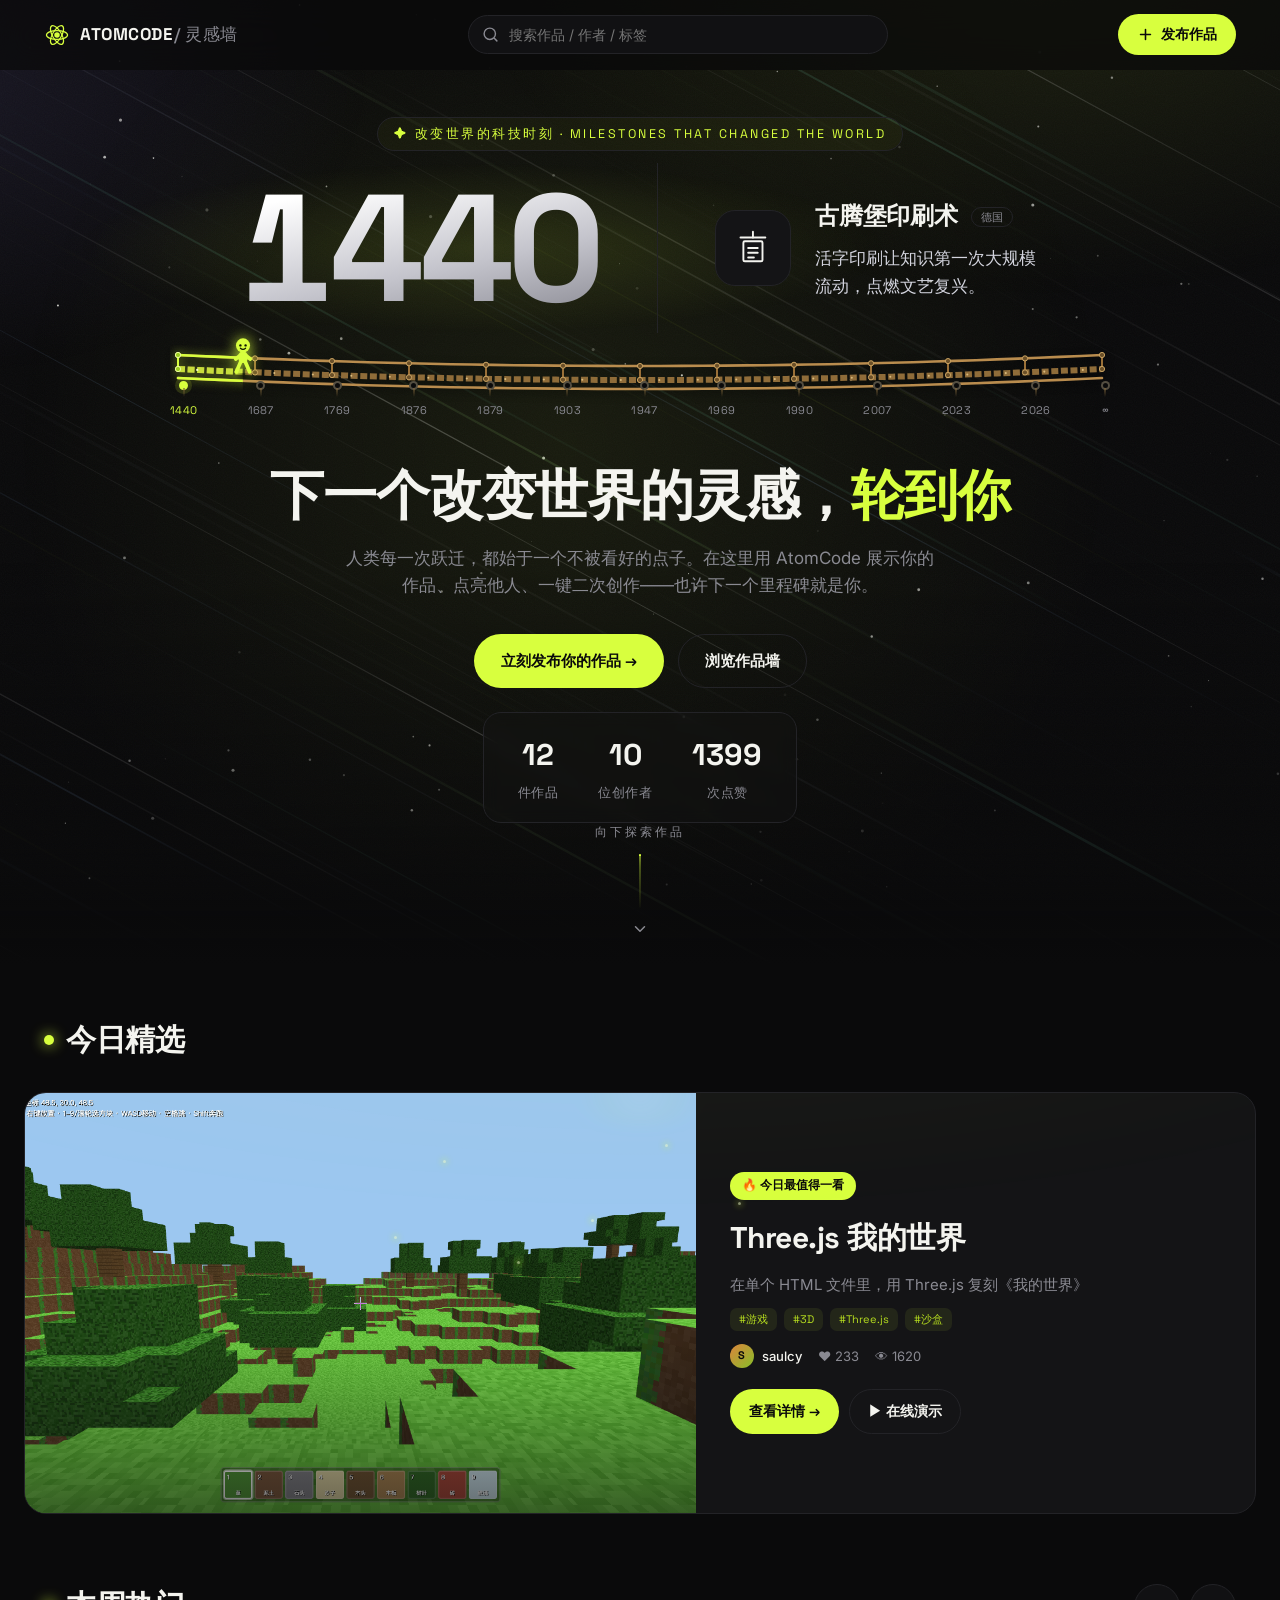
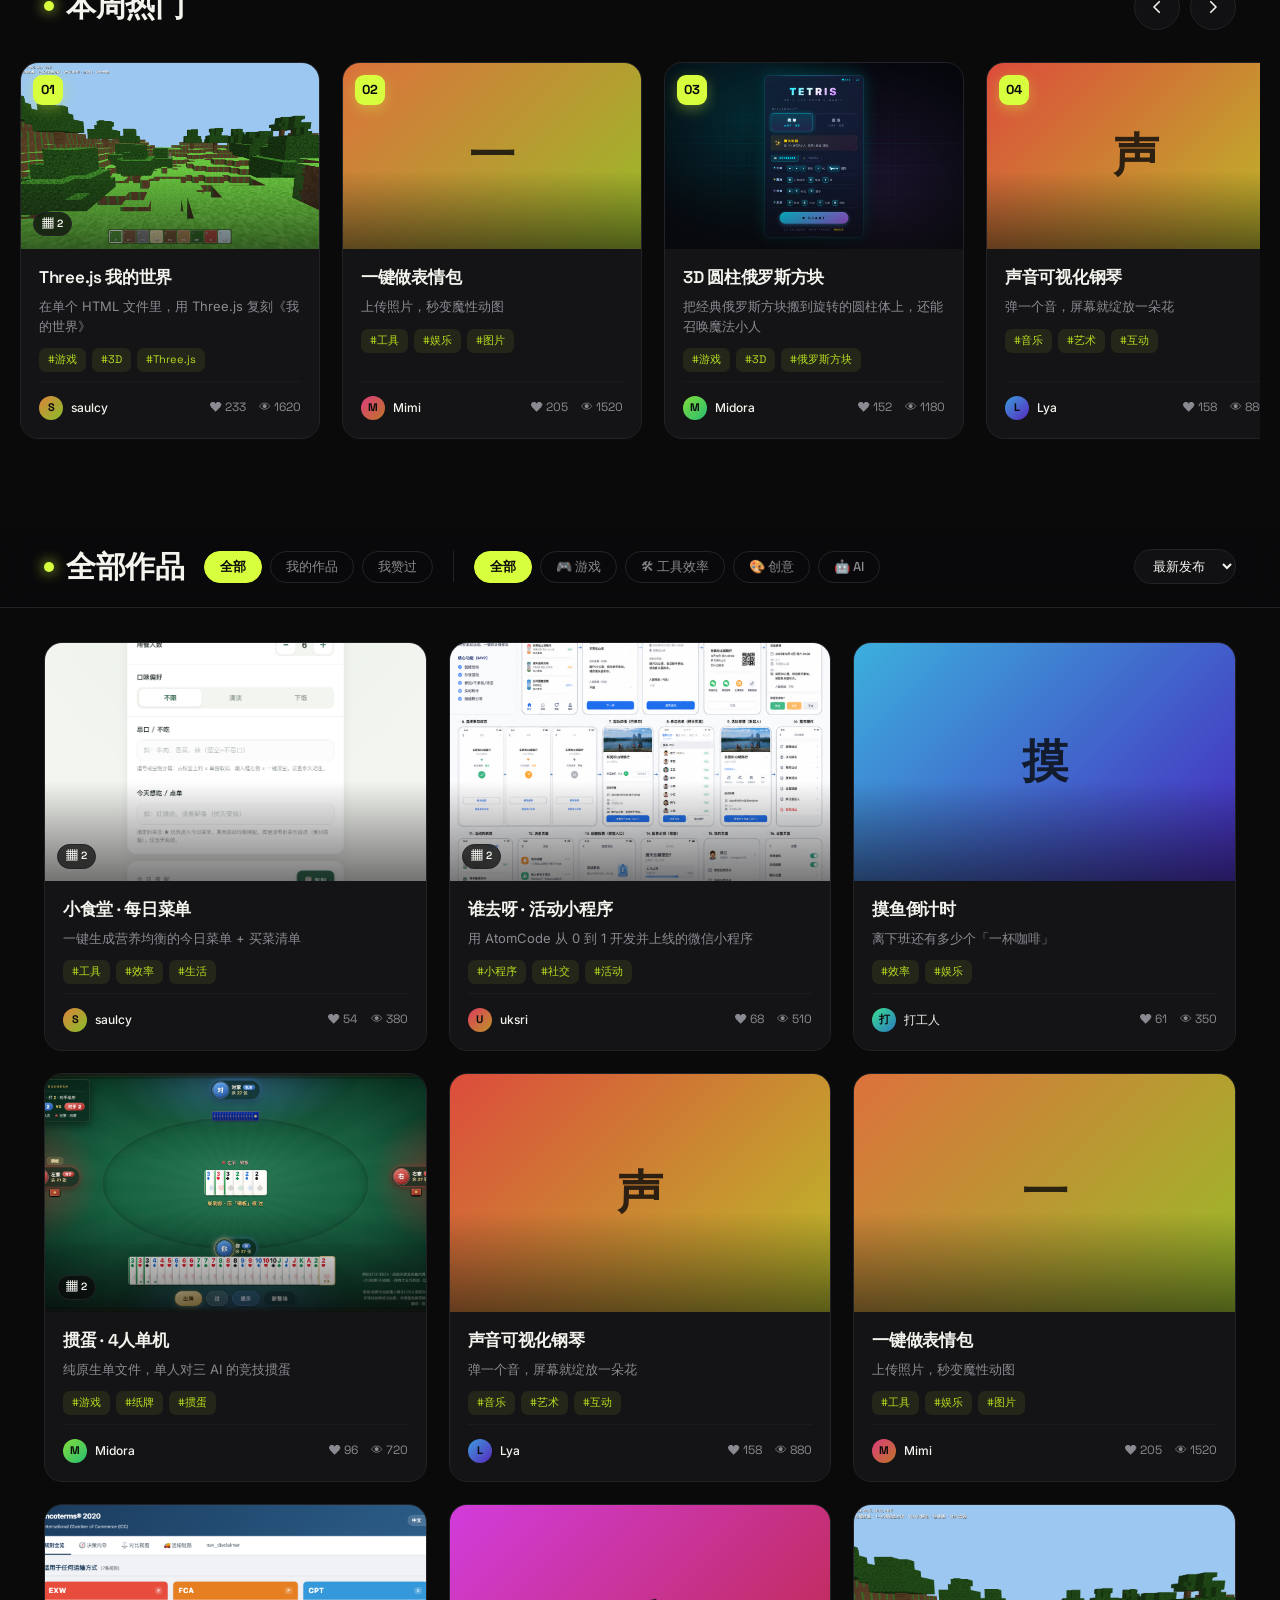
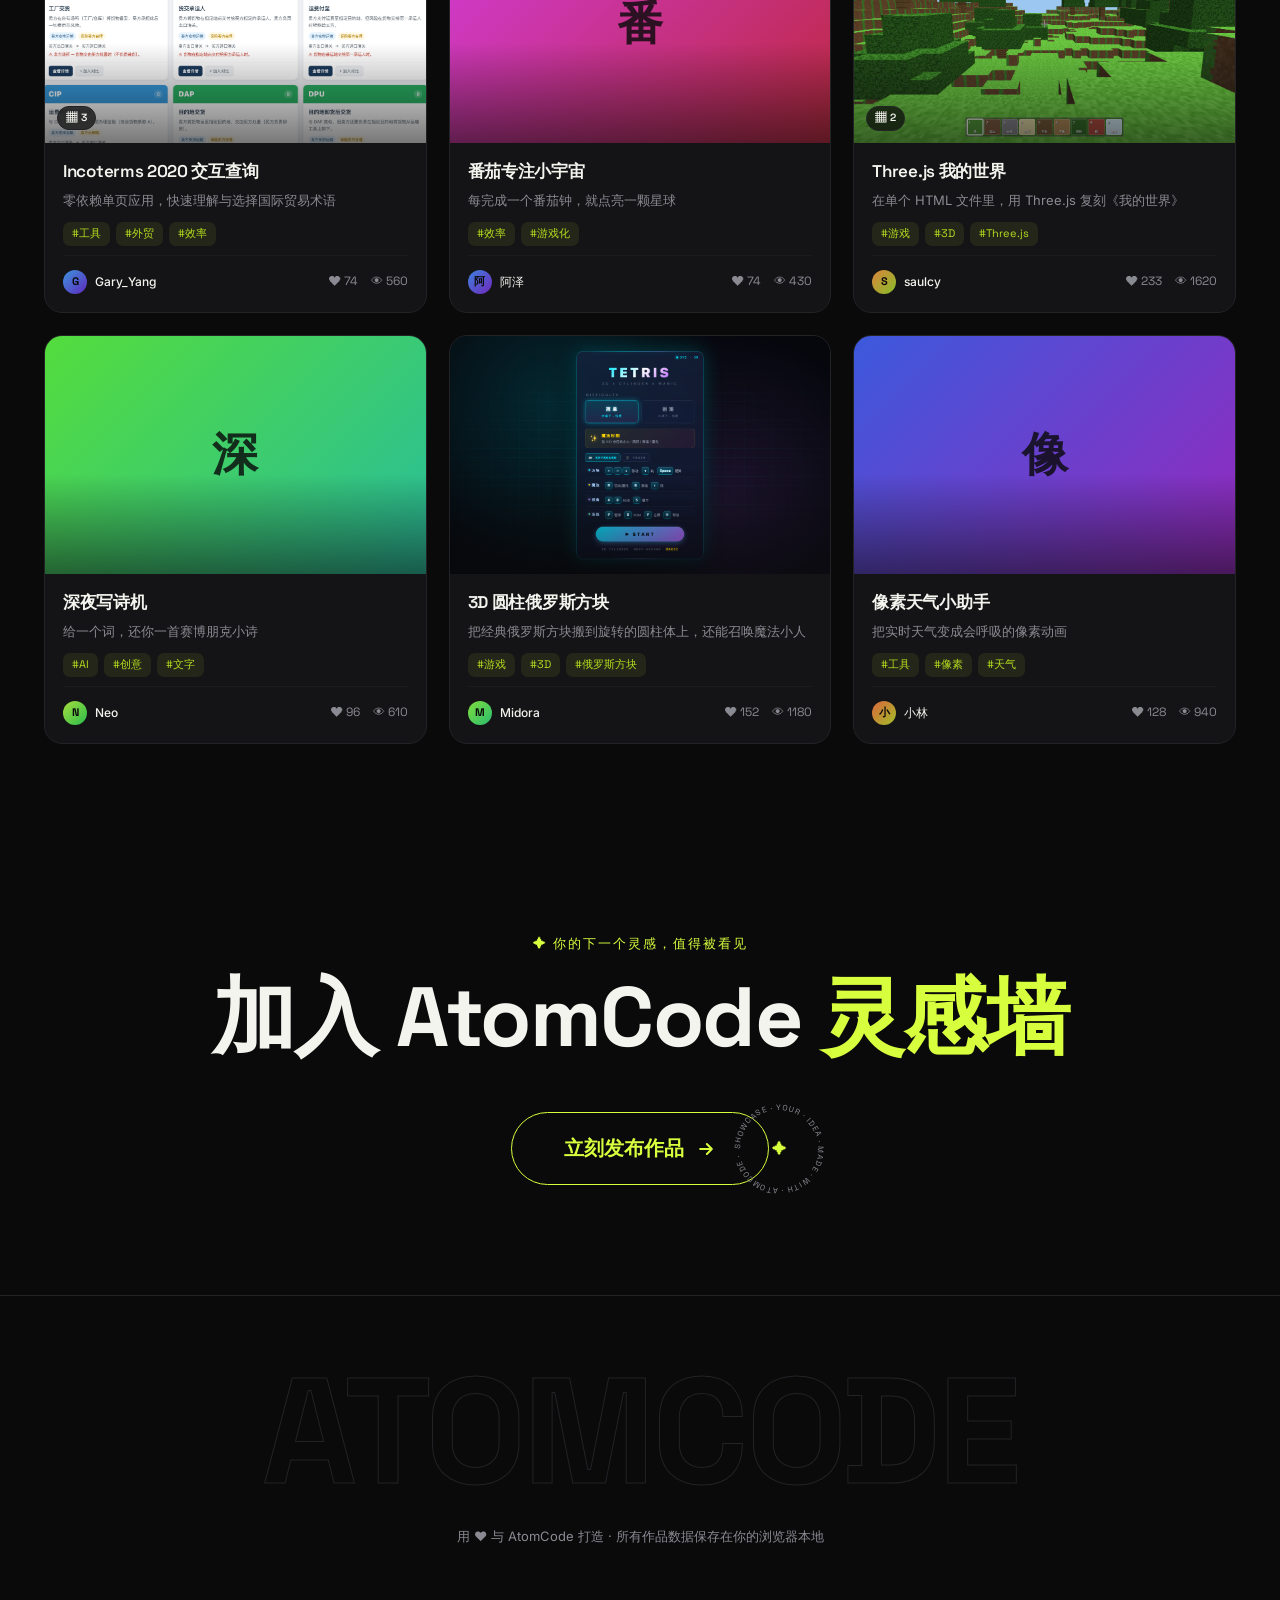
==== commit 0dae7273: "第一屏标题下移+增加呼吸感（焦点簇上置、中段留大间距、连接器钉底）；新增案例：小食堂·每日菜单（saulcy/order_a_meal） Co-Authored-By: Claude Opus 4.8" ====
--- a/index.html
+++ b/index.html
@@ -9,7 +9,7 @@
   <link rel="preconnect" href="https://fonts.googleapis.com" />
   <link rel="preconnect" href="https://fonts.gstatic.com" crossorigin />
   <link href="https://fonts.googleapis.com/css2?family=Space+Grotesk:wght@400;500;600;700&family=Inter:wght@400;500;600&display=swap" rel="stylesheet" />
-  <link rel="stylesheet" href="styles.css?v=20" />
+  <link rel="stylesheet" href="styles.css?v=21" />
 </head>
 <body>
   <!-- 宇宙流星背景 -->
@@ -284,6 +284,6 @@
 
   <div class="toast" id="toast" hidden></div>
 
-  <script src="app.js?v=20"></script>
+  <script src="app.js?v=21"></script>
 </body>
 </html>
--- a/styles.css
+++ b/styles.css
@@ -100,14 +100,14 @@
           backdrop-filter: blur(calc(var(--warp, 0) * 4px));
 }
 .hero::after { content: ""; position: absolute; inset: 0; z-index: 0; pointer-events: none; background: linear-gradient(to bottom, transparent 55%, rgba(10,10,11,.5) 85%, var(--bg) 100%); }
-.hero__inner { position: relative; z-index: 1; max-width: 960px; margin: 0 auto; text-align: center; width: 100%; display: flex; flex-direction: column; align-items: center; justify-content: center; }
-/* 顶部焦点簇（眉标+里程碑+桥）收紧，整块居中偏上；下方内容整体下移、中段留白 */
-.hero__inner > .hero__eyebrow { margin: 0 0 10px; }
+.hero__inner { position: relative; z-index: 1; max-width: 960px; margin: 0 auto; text-align: center; width: 100%; display: flex; flex-direction: column; align-items: center; justify-content: flex-start; }
+/* 顶部焦点簇（眉标+里程碑+桥）收紧居中偏上；标题及以下整体下移、留出呼吸；连接器钉底 */
+.hero__inner > .hero__eyebrow { margin: 2.6vh 0 12px; }
 .hero__inner > .mstage { margin-top: 0; }
-.hero__inner > .timeline { margin-top: 8px; }
-.hero__inner > .hero__pitch { margin-top: 2.2vh; }
-.hero__inner > .hero__stats { margin-top: 16px; }
-.hero__inner > .hero__connect { margin-top: 14px; }
+.hero__inner > .timeline { margin-top: 12px; }
+.hero__inner > .hero__pitch { margin-top: 5.5vh; }
+.hero__inner > .hero__stats { margin-top: 24px; }
+.hero__inner > .hero__connect { margin-top: auto; }
 .hero__pitch { display: flex; flex-direction: column; align-items: center; }
 .hero__pitch .hero__title { margin-top: 0; }
 .hero__scroll { z-index: 1; }
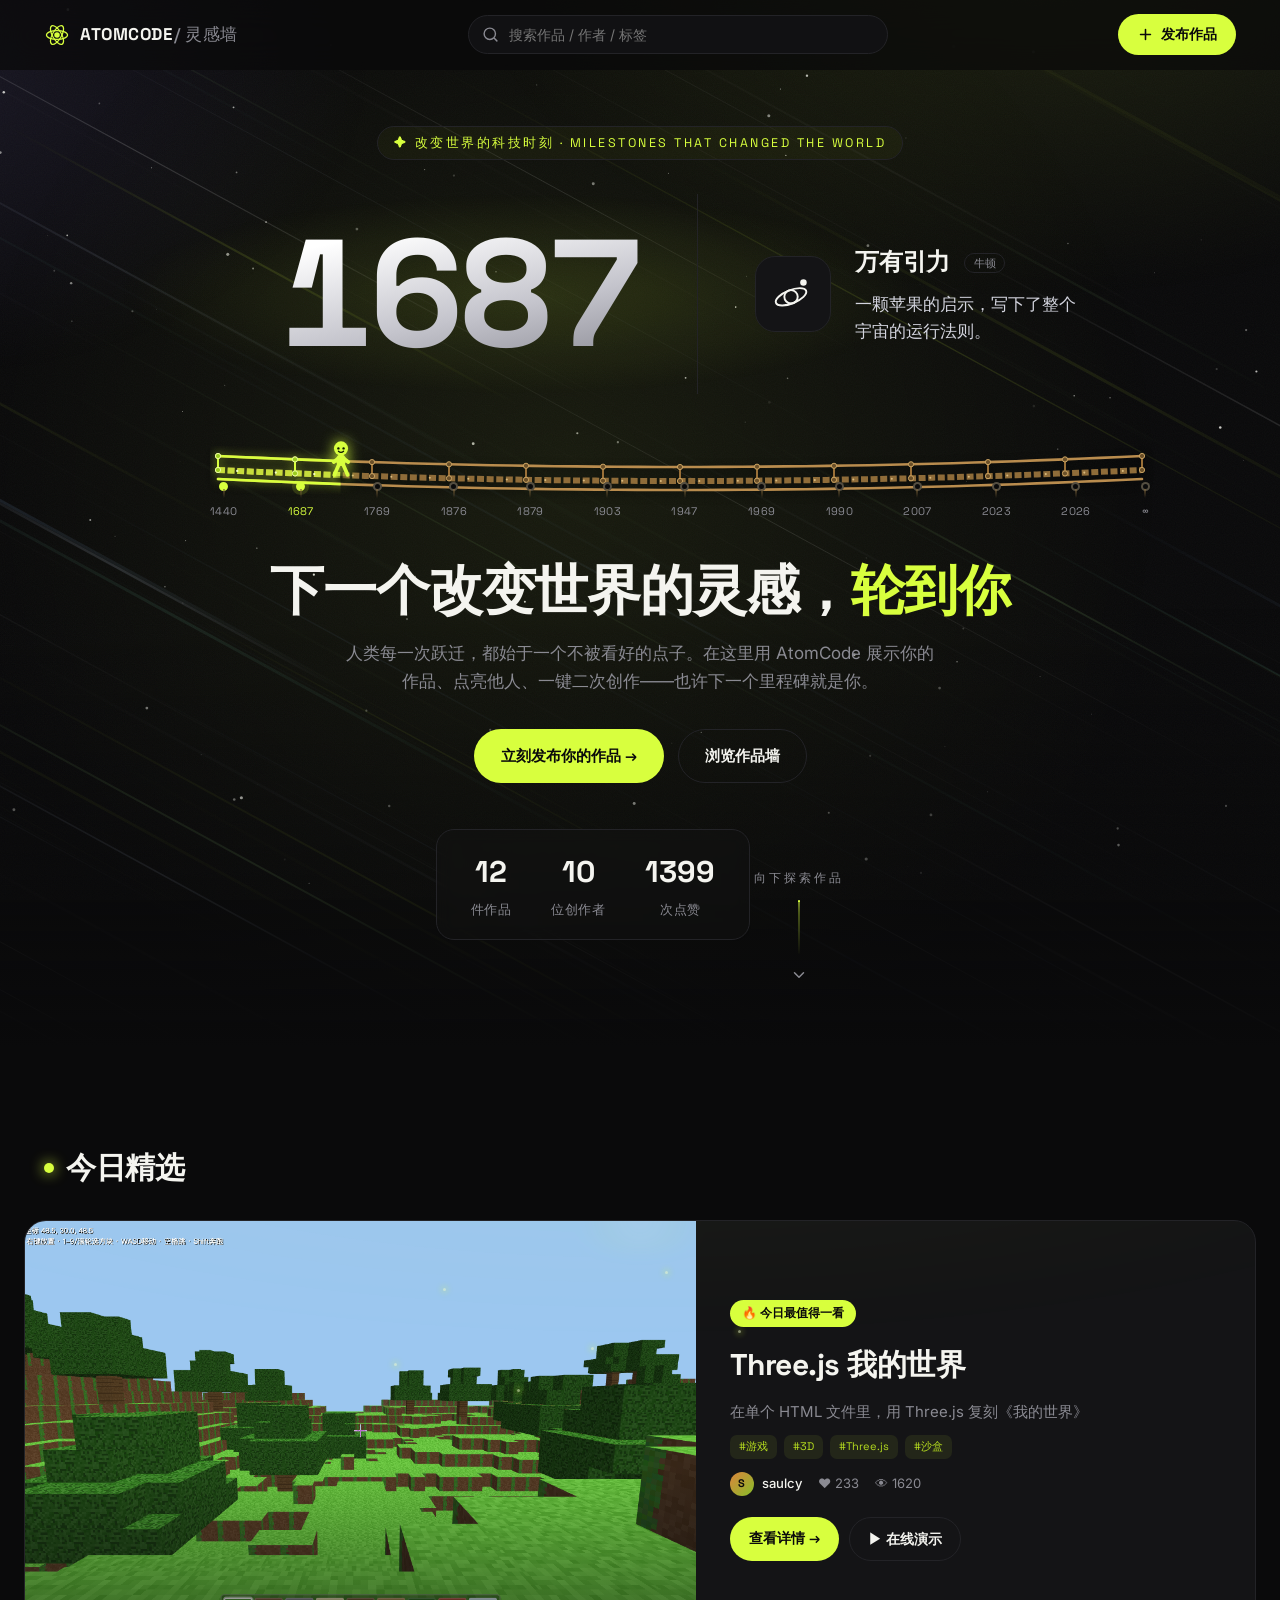
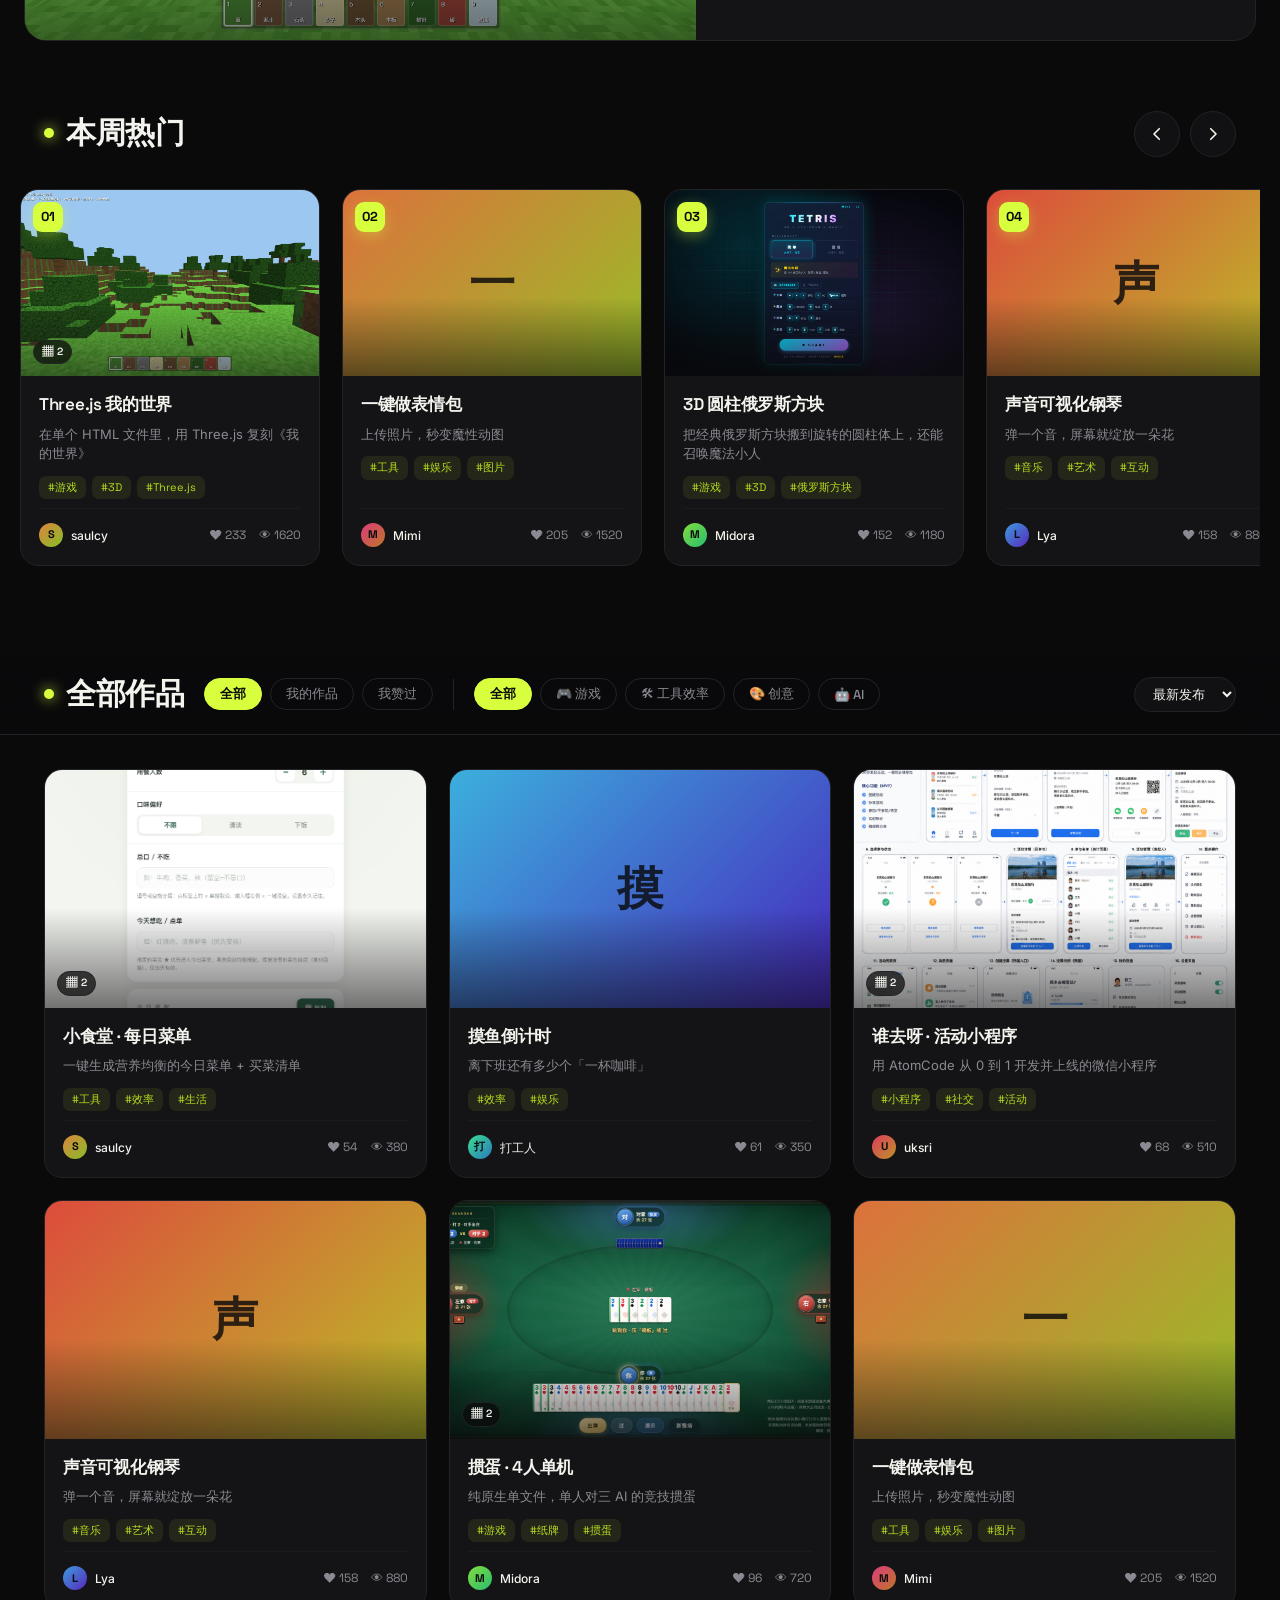
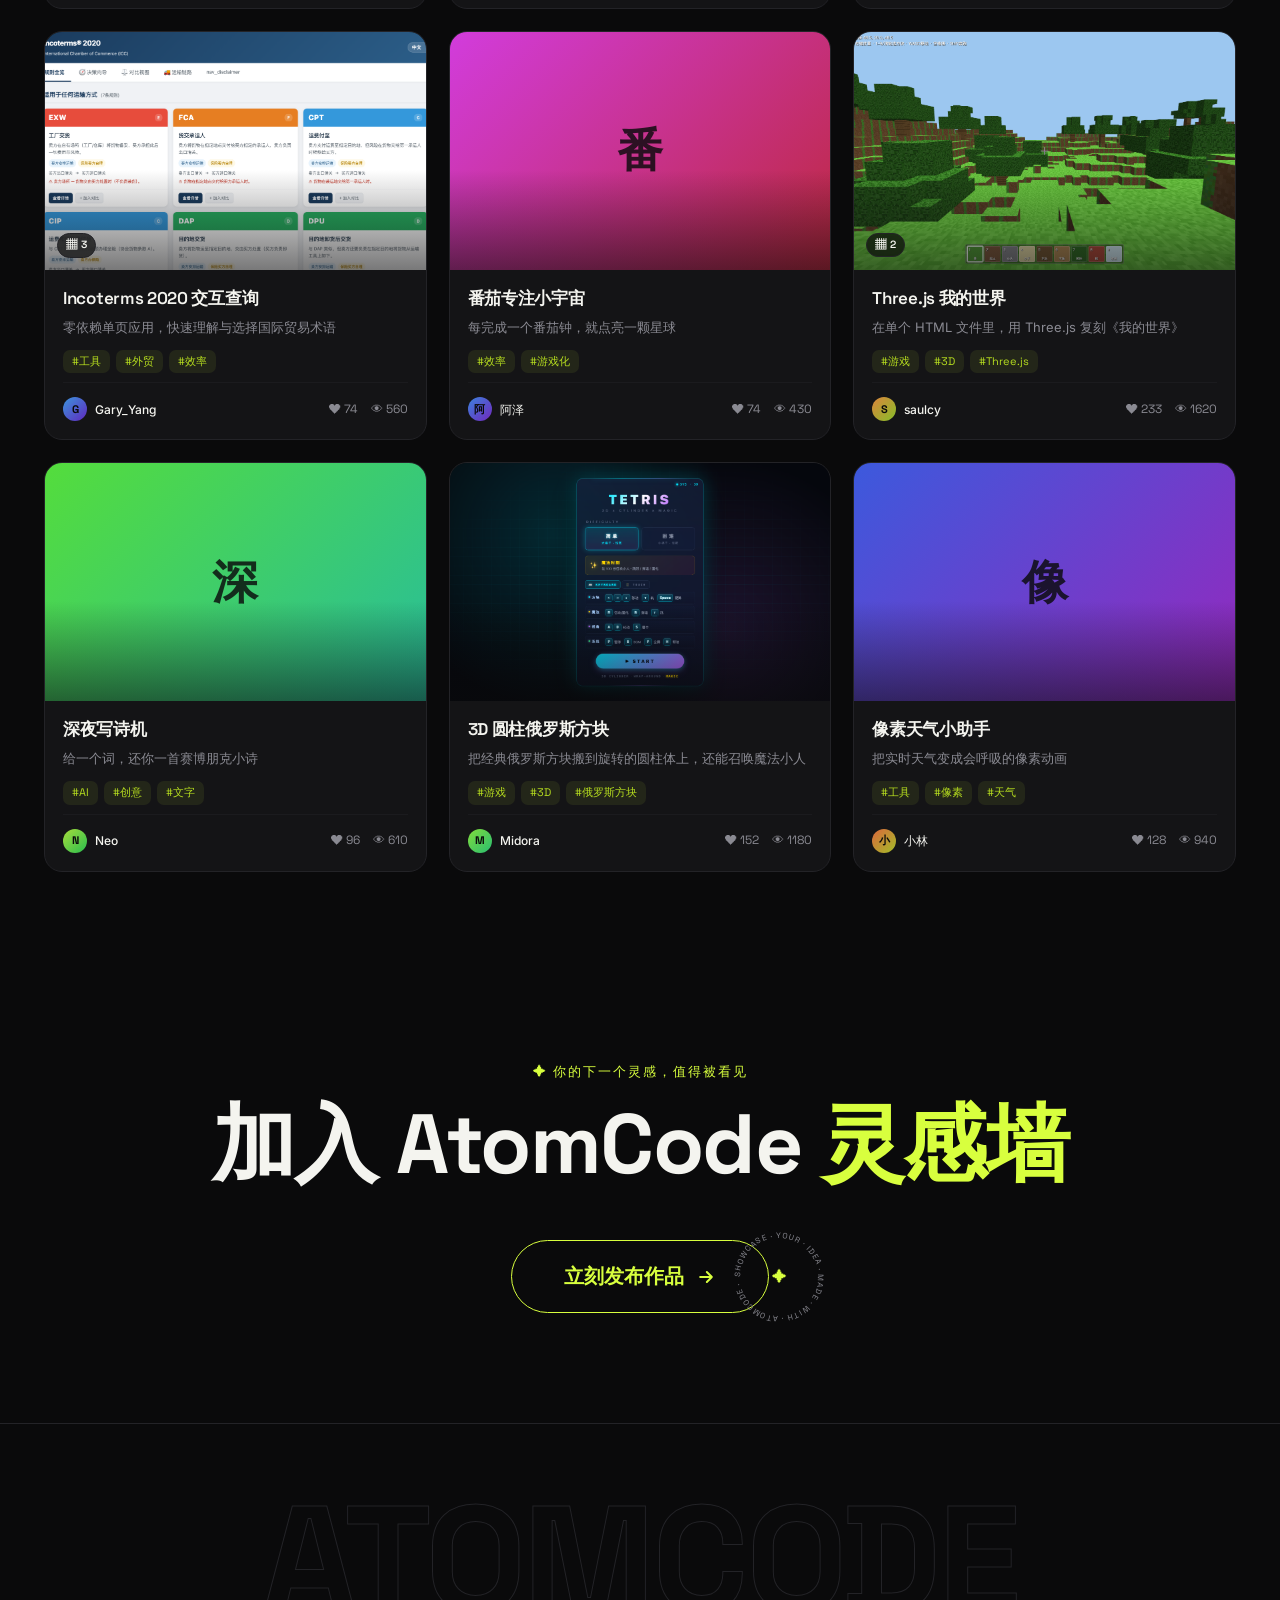
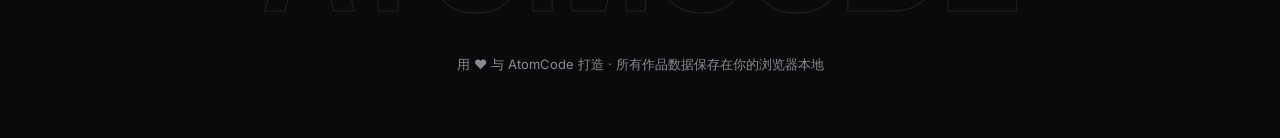
==== commit 1ee623ba: "恢复第一屏为原始居中布局（撤销行距/位置调整） Co-Authored-By: Claude Opus 4.8 <noreply@anthropic.com>" ====
--- a/index.html
+++ b/index.html
@@ -9,7 +9,7 @@
   <link rel="preconnect" href="https://fonts.googleapis.com" />
   <link rel="preconnect" href="https://fonts.gstatic.com" crossorigin />
   <link href="https://fonts.googleapis.com/css2?family=Space+Grotesk:wght@400;500;600;700&family=Inter:wght@400;500;600&display=swap" rel="stylesheet" />
-  <link rel="stylesheet" href="styles.css?v=21" />
+  <link rel="stylesheet" href="styles.css?v=22" />
 </head>
 <body>
   <!-- 宇宙流星背景 -->
@@ -105,15 +105,13 @@
         <div class="timeline__nodes" id="tlNodes"></div>
       </div>
 
-      <div class="hero__pitch">
-        <h1 class="hero__title reveal" style="--d:.28s">下一个改变世界的灵感，<b class="hl">轮到你</b></h1>
-        <p class="hero__sub reveal" style="--d:.36s">
-          人类每一次跃迁，都始于一个不被看好的点子。在这里用 AtomCode 展示你的作品、点亮他人、一键二次创作——也许下一个里程碑就是你。
-        </p>
-        <div class="hero__cta reveal" style="--d:.44s">
-          <button class="btn btn--primary btn--lg" id="heroSubmit">立刻发布你的作品 →</button>
-          <a class="btn btn--ghost btn--lg" href="#wallSection">浏览作品墙</a>
-        </div>
+      <h1 class="hero__title reveal" style="--d:.28s">下一个改变世界的灵感，<b class="hl">轮到你</b></h1>
+      <p class="hero__sub reveal" style="--d:.36s">
+        人类每一次跃迁，都始于一个不被看好的点子。在这里用 AtomCode 展示你的作品、点亮他人、一键二次创作——也许下一个里程碑就是你。
+      </p>
+      <div class="hero__cta reveal" style="--d:.44s">
+        <button class="btn btn--primary btn--lg" id="heroSubmit">立刻发布你的作品 →</button>
+        <a class="btn btn--ghost btn--lg" href="#wallSection">浏览作品墙</a>
       </div>
       <div class="hero__stats reveal" id="heroStats" style="--d:.52s"></div>
       <a class="hero__connect reveal" href="#featuredSection" style="--d:.6s" aria-label="向下浏览作品">
@@ -284,6 +282,6 @@
 
   <div class="toast" id="toast" hidden></div>
 
-  <script src="app.js?v=21"></script>
+  <script src="app.js?v=22"></script>
 </body>
 </html>
--- a/styles.css
+++ b/styles.css
@@ -88,7 +88,7 @@
 .topbar__search input:focus { outline: none; border-color: var(--lime); }
 
 /* ---------- Hero ---------- */
-.hero { position: relative; padding: 24px 24px 26px; min-height: calc(100vh - 66px); display: flex; align-items: stretch; overflow: hidden; }
+.hero { position: relative; padding: 56px 24px 64px; min-height: calc(100vh - 66px); display: flex; align-items: center; overflow: hidden; }
 .hero__flow { position: absolute; inset: 0; width: 100%; height: 100%; z-index: 0; pointer-events: none; }
 /* warp 时的边缘径向速度模糊 + 暗角（速度隧道感） */
 .warp-vig {
@@ -100,23 +100,14 @@
           backdrop-filter: blur(calc(var(--warp, 0) * 4px));
 }
 .hero::after { content: ""; position: absolute; inset: 0; z-index: 0; pointer-events: none; background: linear-gradient(to bottom, transparent 55%, rgba(10,10,11,.5) 85%, var(--bg) 100%); }
-.hero__inner { position: relative; z-index: 1; max-width: 960px; margin: 0 auto; text-align: center; width: 100%; display: flex; flex-direction: column; align-items: center; justify-content: flex-start; }
-/* 顶部焦点簇（眉标+里程碑+桥）收紧居中偏上；标题及以下整体下移、留出呼吸；连接器钉底 */
-.hero__inner > .hero__eyebrow { margin: 2.6vh 0 12px; }
-.hero__inner > .mstage { margin-top: 0; }
-.hero__inner > .timeline { margin-top: 12px; }
-.hero__inner > .hero__pitch { margin-top: 5.5vh; }
-.hero__inner > .hero__stats { margin-top: 24px; }
-.hero__inner > .hero__connect { margin-top: auto; }
-.hero__pitch { display: flex; flex-direction: column; align-items: center; }
-.hero__pitch .hero__title { margin-top: 0; }
+.hero__inner { position: relative; z-index: 1; max-width: 860px; margin: 0 auto; text-align: center; width: 100%; }
 .hero__scroll { z-index: 1; }
 .hero__eyebrow { display: inline-block; font-family: var(--font-display); font-size: 12.5px; letter-spacing: 2.5px; color: var(--lime); border: 1px solid var(--border); border-radius: 999px; padding: 6px 16px; margin-bottom: 10px; background: rgba(216,255,62,.04); }
 
 /* 里程碑主舞台 */
 .mstage {
   position: relative; display: flex; align-items: center; justify-content: center; gap: clamp(24px, 4.5vw, 60px);
-  width: min(940px, 94vw); margin: 24px auto 0; min-height: 170px; text-align: left;
+  width: min(940px, 94vw); margin: 24px auto 0; min-height: 200px; text-align: left;
 }
 .mstage__spot {
   position: absolute; inset: -20% -10%; z-index: -1; pointer-events: none; opacity: 0;
@@ -344,7 +335,7 @@
 .section-head--inline { padding: 0; margin: 0; }
 
 /* ---------- Featured ---------- */
-.featured { padding: 52px 0 20px; position: relative; }
+.featured { padding: 96px 0 20px; position: relative; }
 .hotweek { padding: 48px 0 20px; }
 /* 舞台聚光灯揭幕：滚入时一束聚光从上方倾泻，把「今日精选」的卡片从暗中抬升点亮 + 高光扫过 */
 .spotlight { transform-style: preserve-3d; }
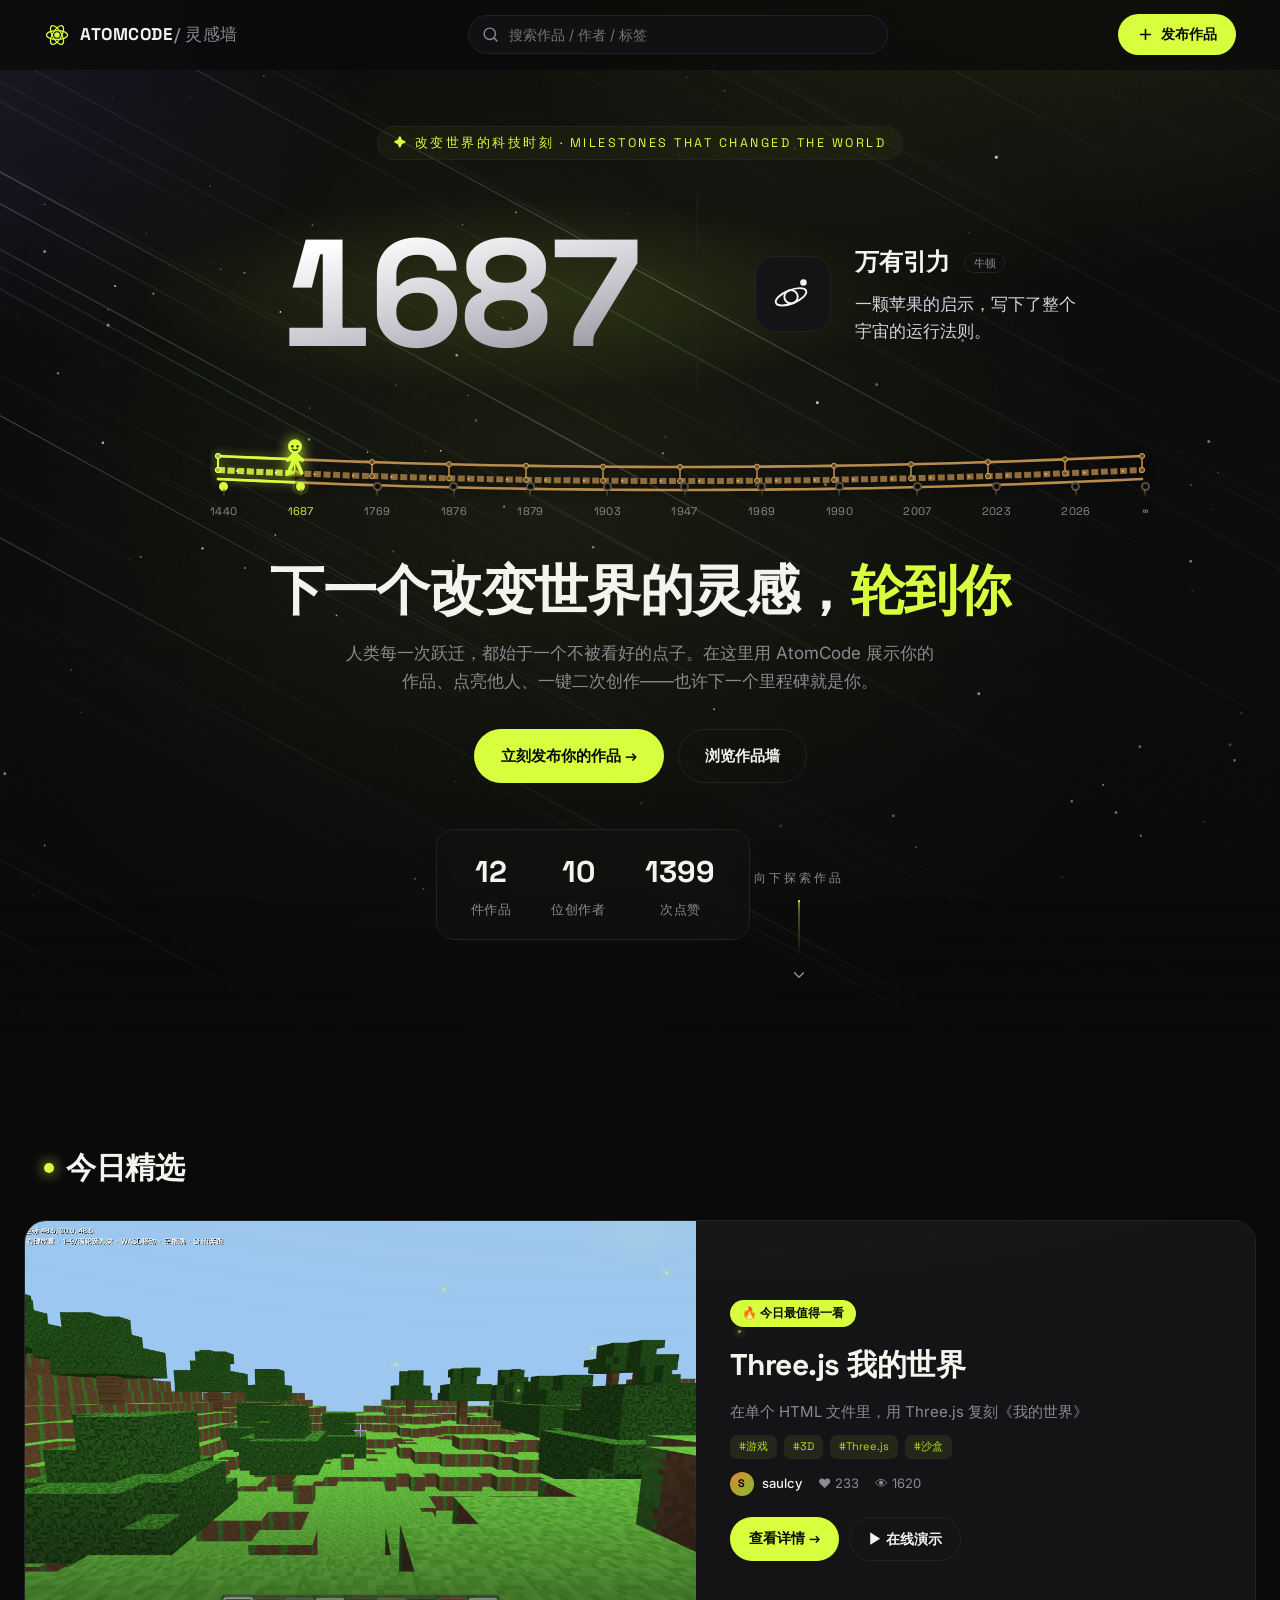
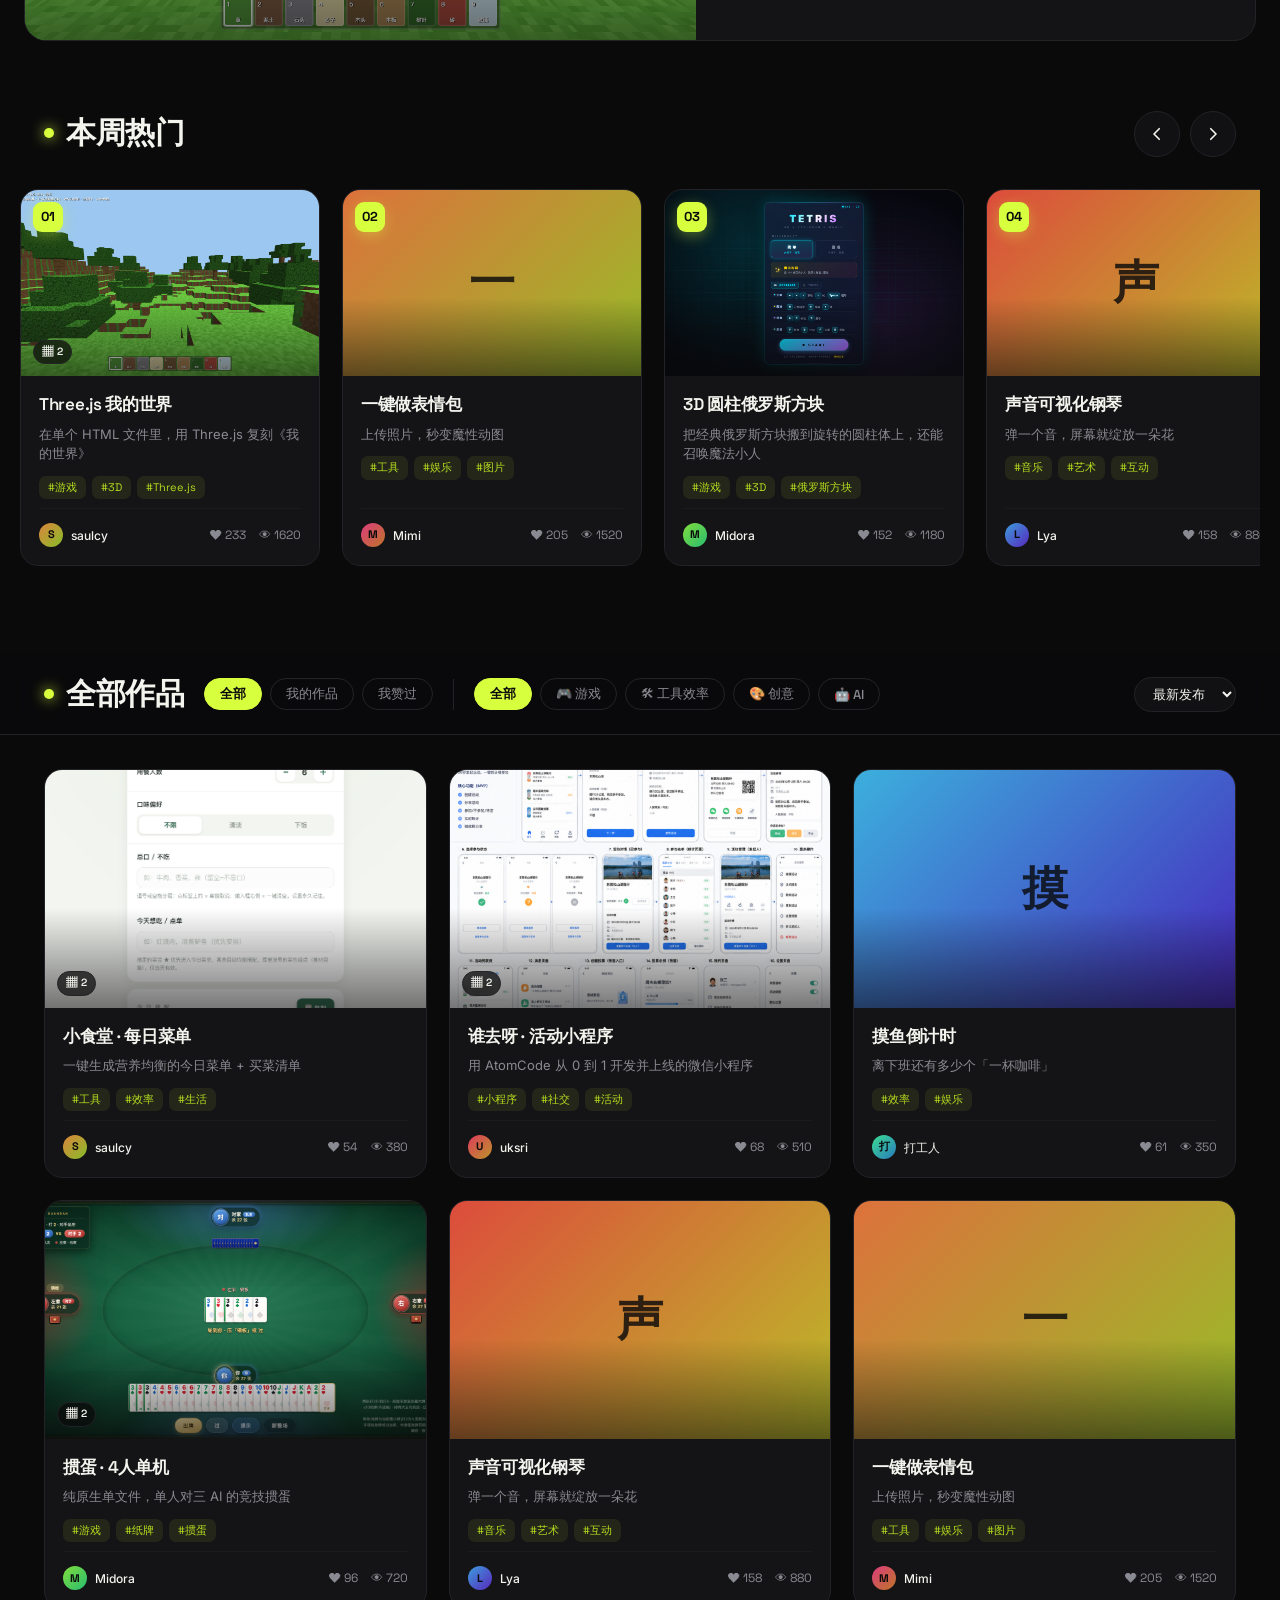
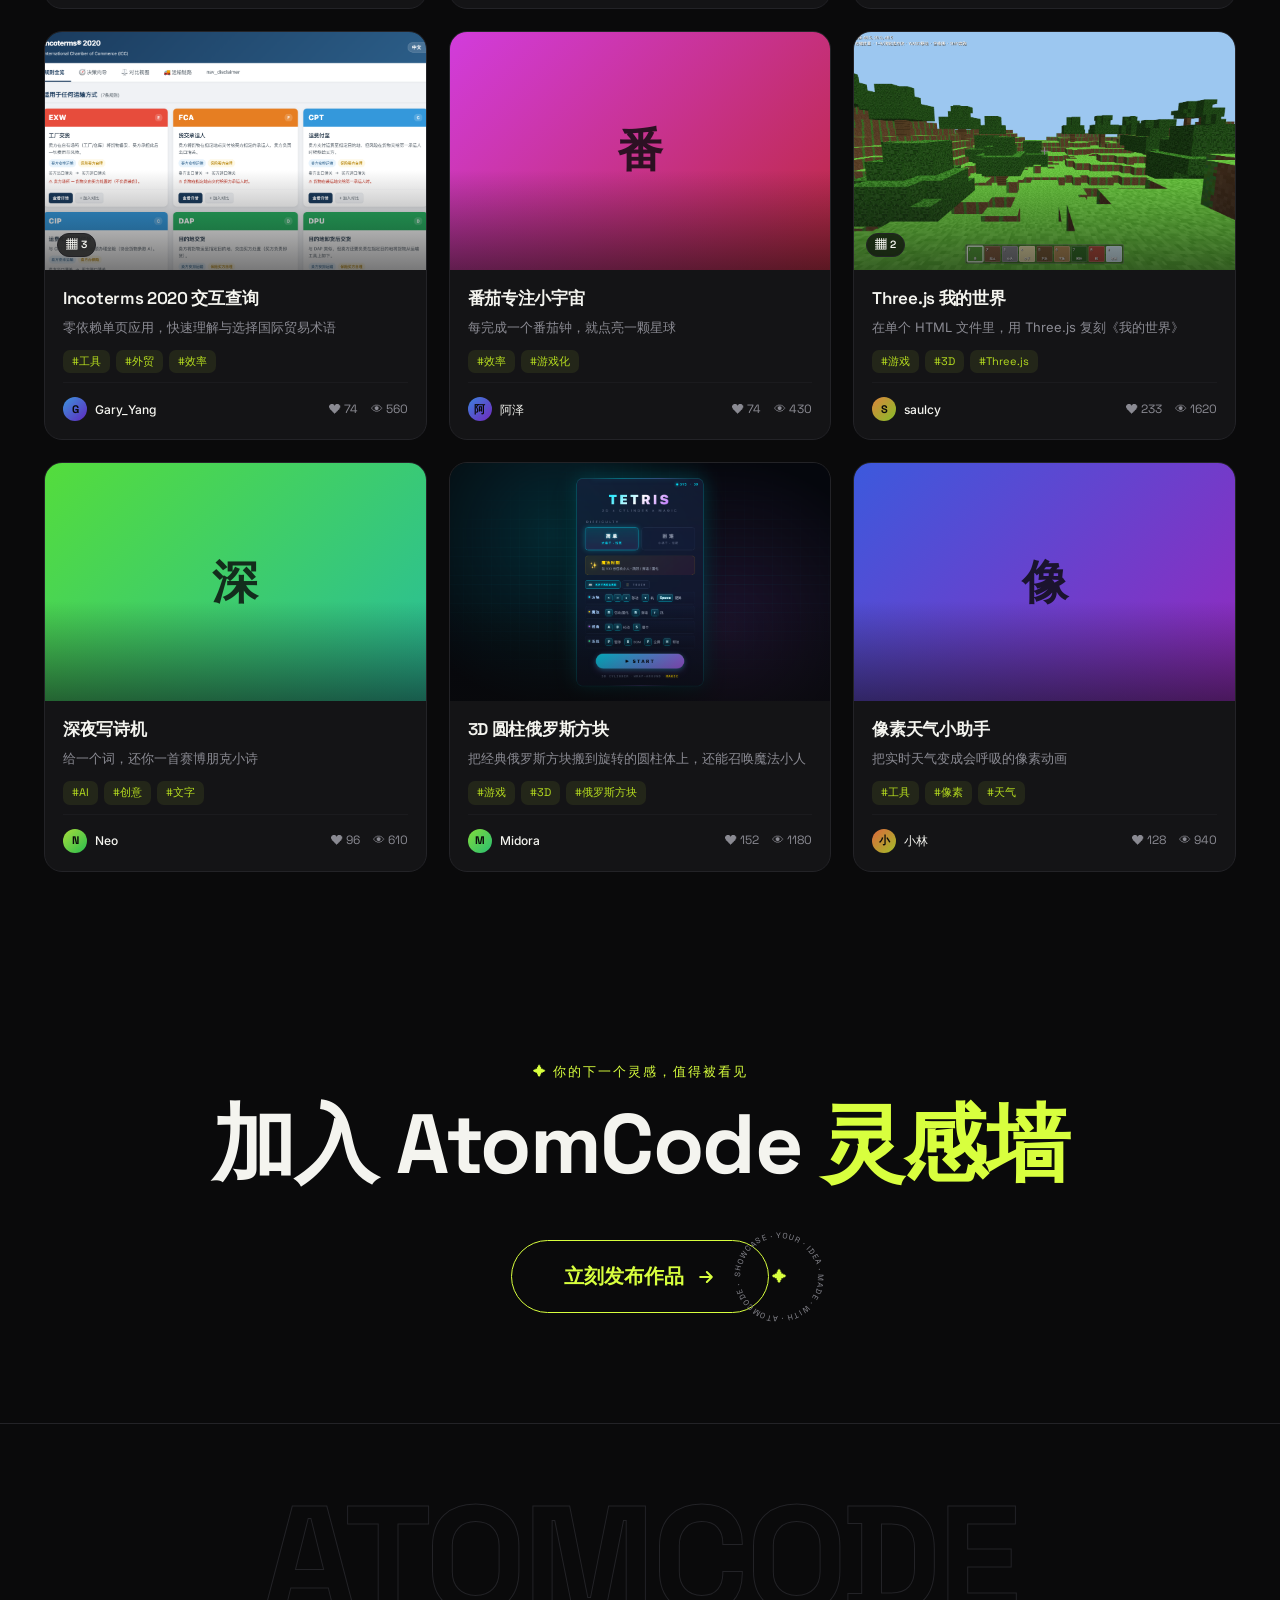
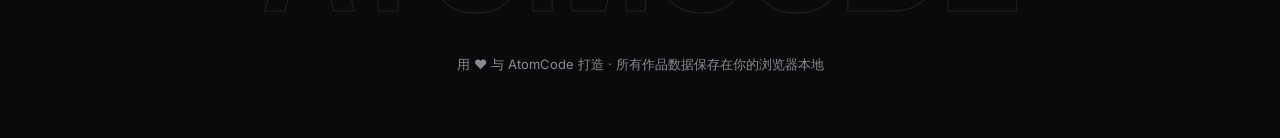
==== commit f7e54fe1: "WAP 适配：修复移动端工具栏筛选区堆叠 + 小屏细节 Co-Authored-By: Claude Opus 4.8 <noreply@anthropic.com>" ====
--- a/index.html
+++ b/index.html
@@ -9,7 +9,7 @@
   <link rel="preconnect" href="https://fonts.googleapis.com" />
   <link rel="preconnect" href="https://fonts.gstatic.com" crossorigin />
   <link href="https://fonts.googleapis.com/css2?family=Space+Grotesk:wght@400;500;600;700&family=Inter:wght@400;500;600&display=swap" rel="stylesheet" />
-  <link rel="stylesheet" href="styles.css?v=22" />
+  <link rel="stylesheet" href="styles.css?v=23" />
 </head>
 <body>
   <!-- 宇宙流星背景 -->
@@ -282,6 +282,6 @@
 
   <div class="toast" id="toast" hidden></div>
 
-  <script src="app.js?v=22"></script>
+  <script src="app.js?v=23"></script>
 </body>
 </html>
--- a/styles.css
+++ b/styles.css
@@ -665,5 +665,21 @@
   .mstage__nav { display: none; }
   .node__yr { display: none; }
   .toolbar { top: 60px; }
-  .toolbar__inner { flex-direction: column; align-items: stretch; gap: 12px; }
-}
+  .toolbar__inner { flex-direction: column; align-items: stretch; gap: 14px; }
+  .toolbar__controls { flex-direction: column; align-items: stretch; gap: 12px; }
+  .toolbar__sep { display: none; }
+  .chips { flex: 0 1 auto; }
+  .chips--scope { order: -1; }
+  #tagFilters { gap: 8px; }
+  .sort { width: 100%; }
+  .sort select { width: 100%; }
+  .featured__head { flex-wrap: wrap; gap: 12px; }
+  .featured__row, .wall { padding-left: 16px; padding-right: 16px; }
+  .featured__head, .toolbar__inner { padding-left: 16px; padding-right: 16px; }
+}
+
+@media (max-width: 400px) {
+  .hero__title { font-size: clamp(26px, 8.5vw, 34px); }
+  .hero__stats { gap: 20px; flex-wrap: wrap; justify-content: center; }
+  .spotlight__actions .btn { flex: 1 1 auto; justify-content: center; }
+}
